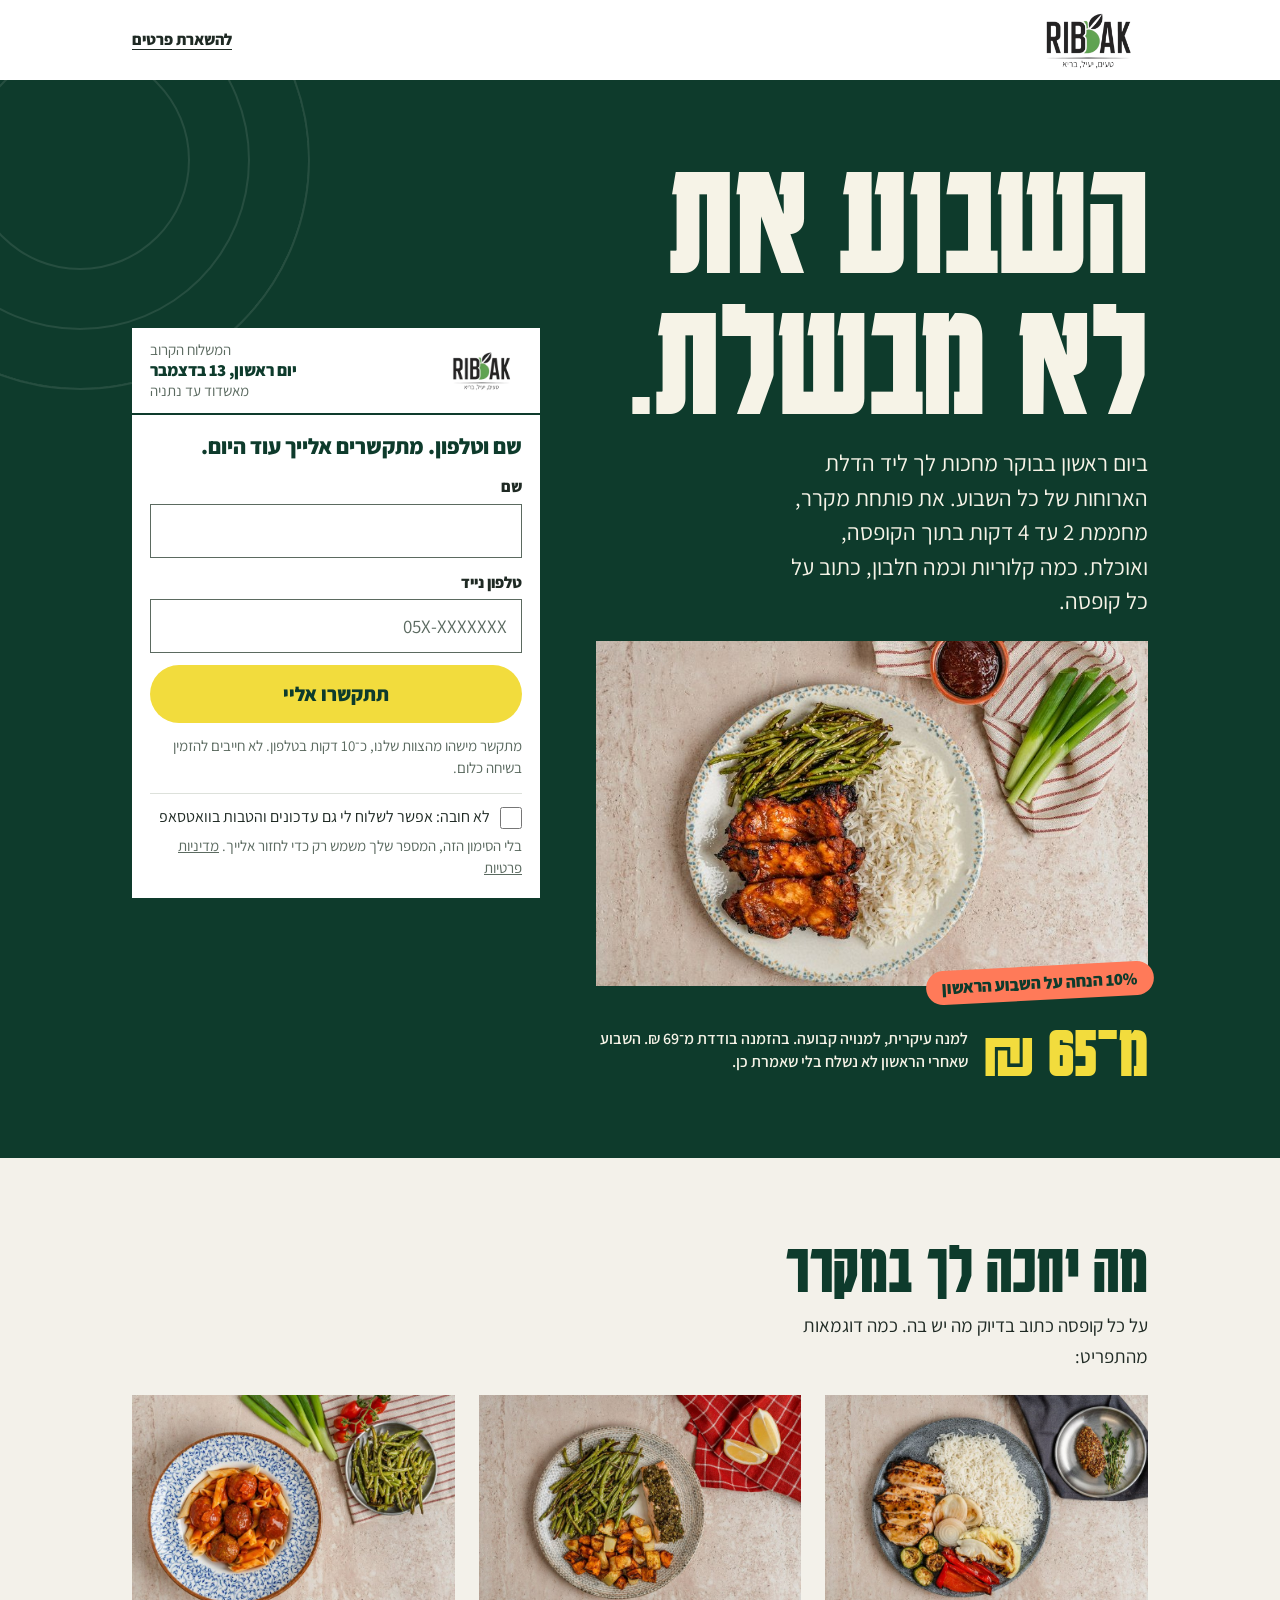
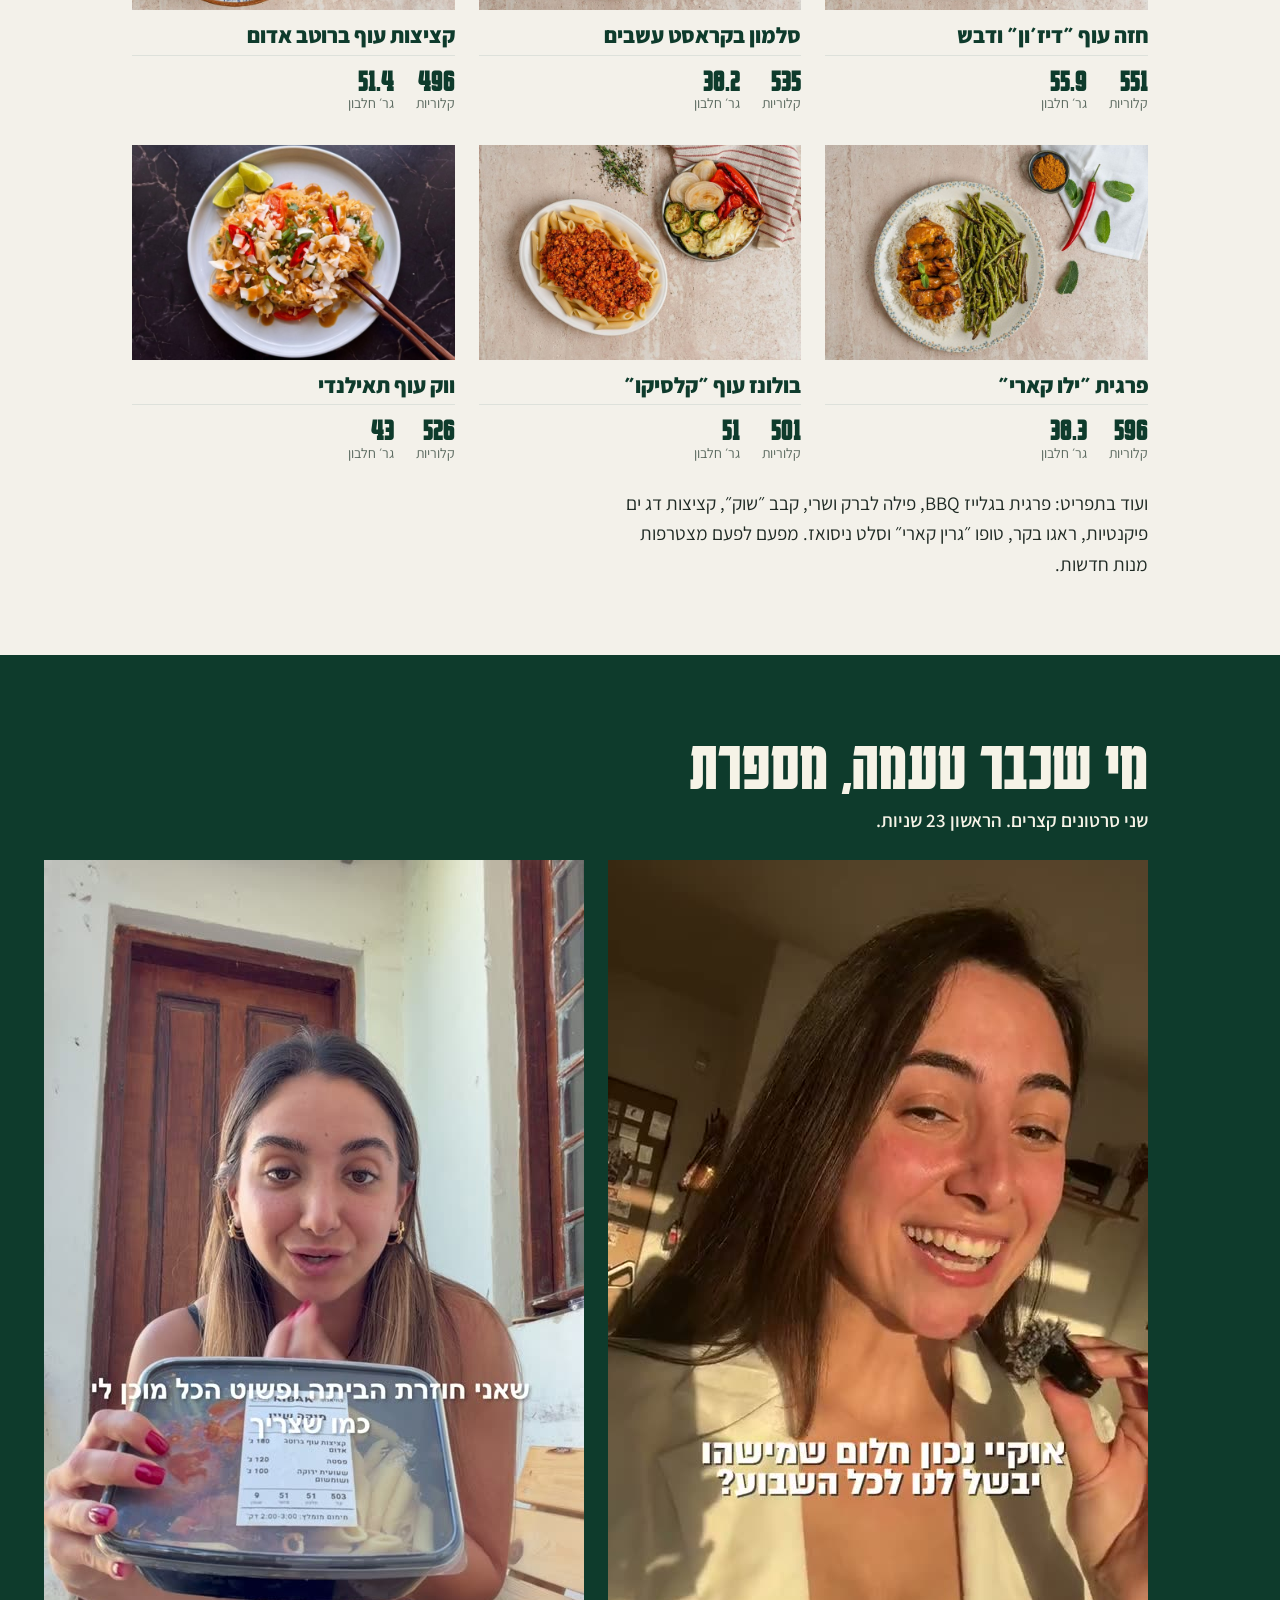
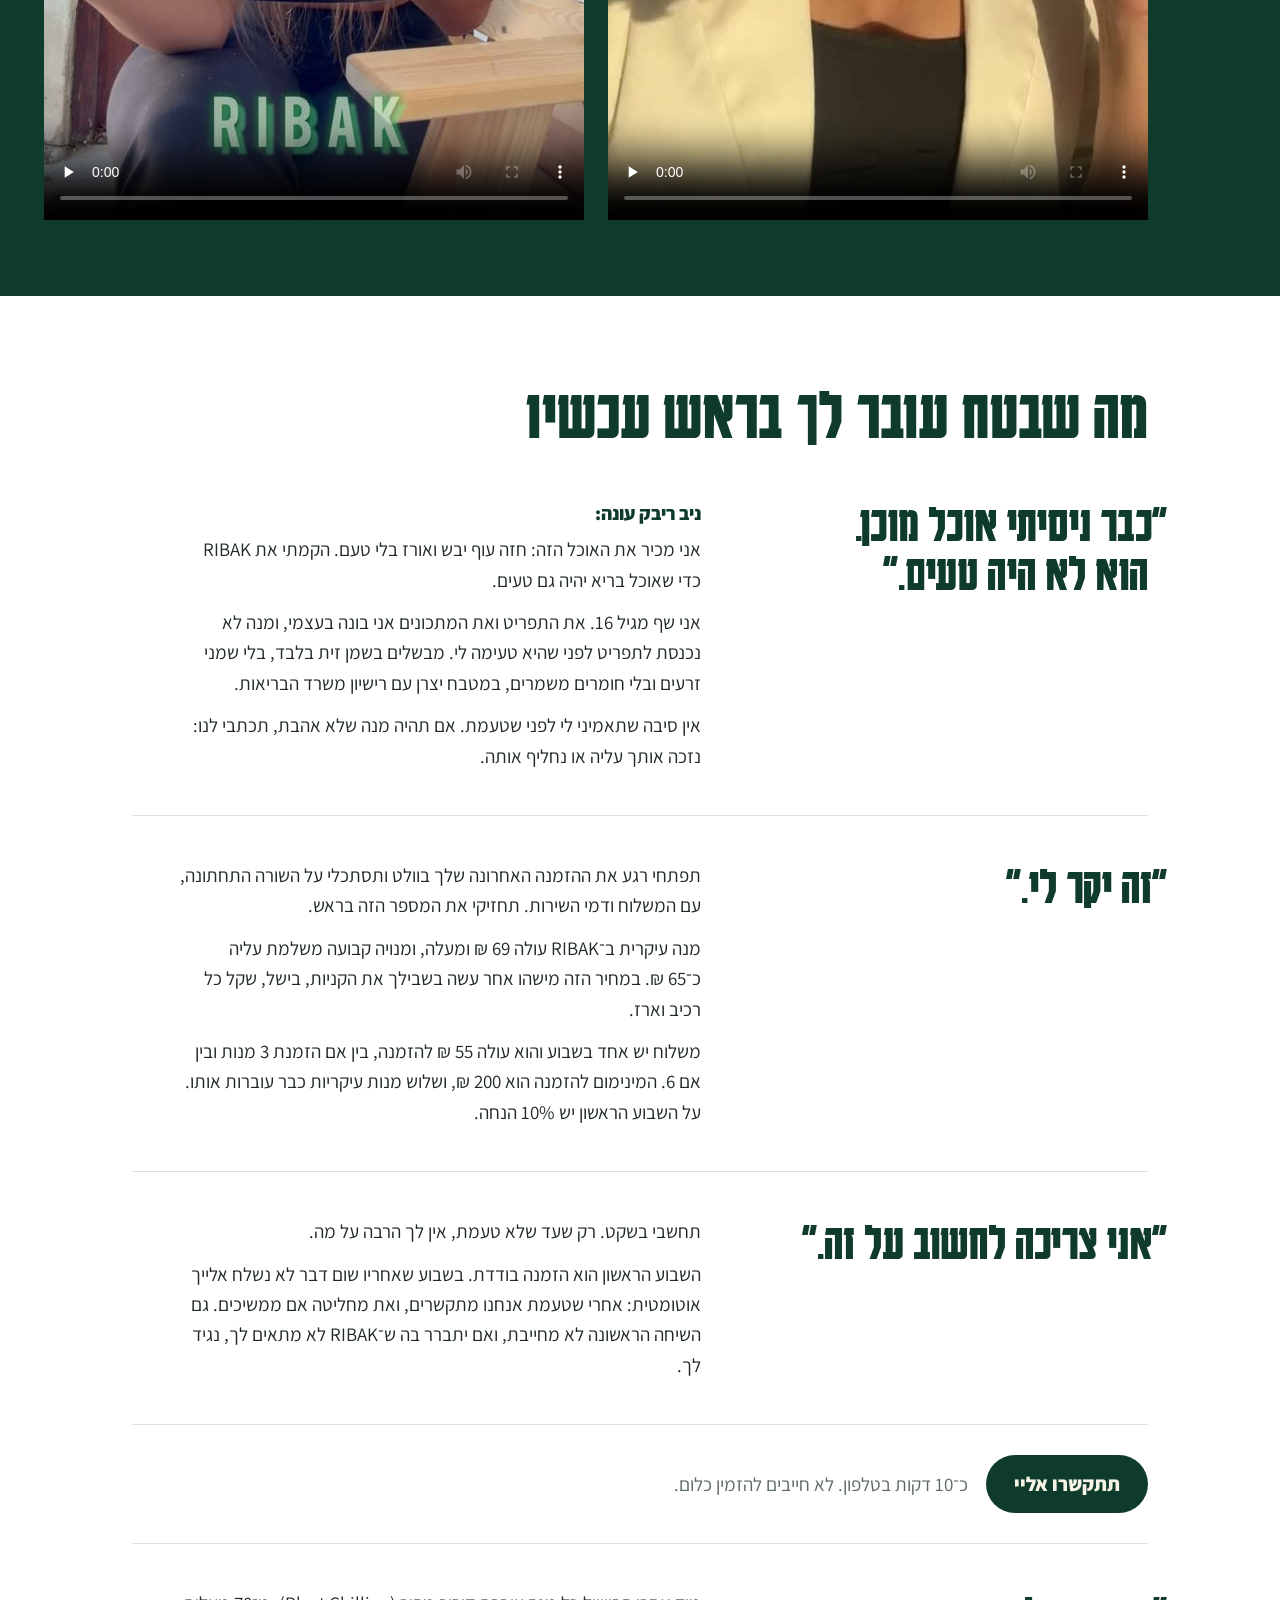
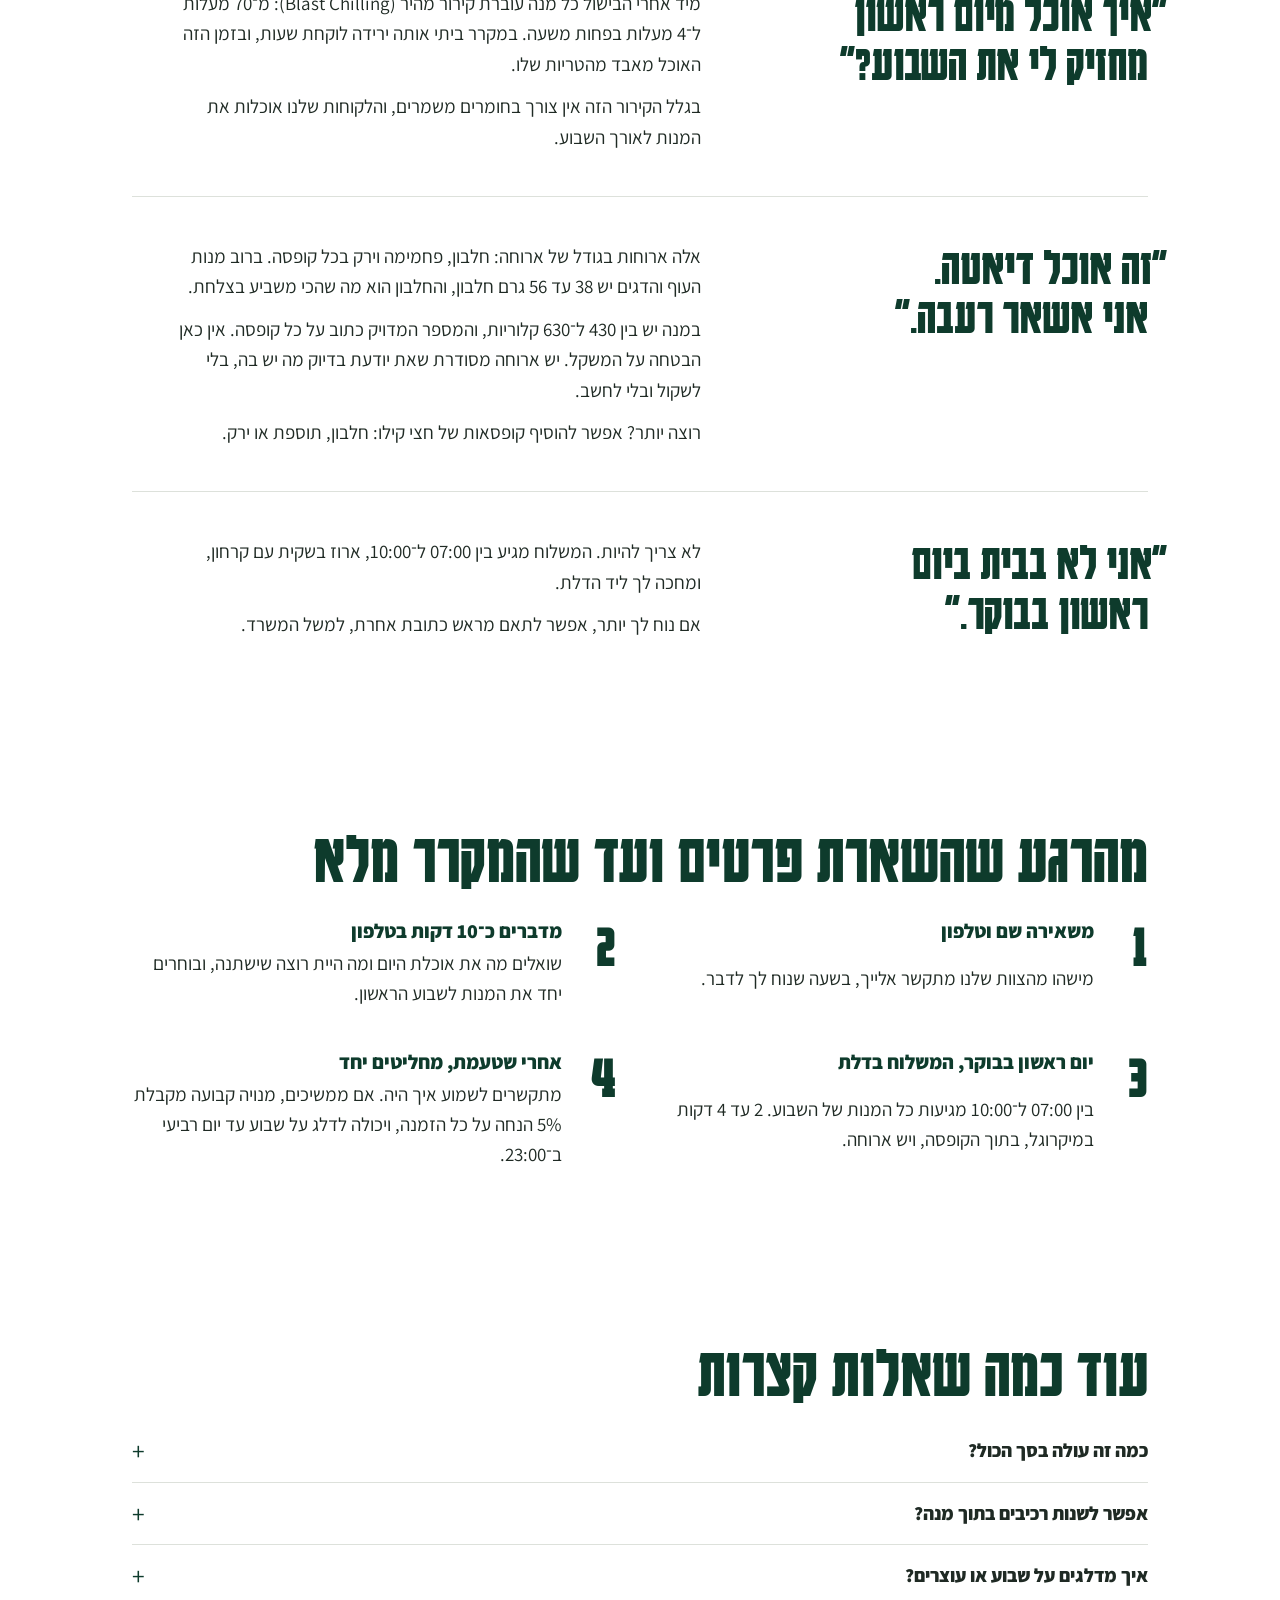
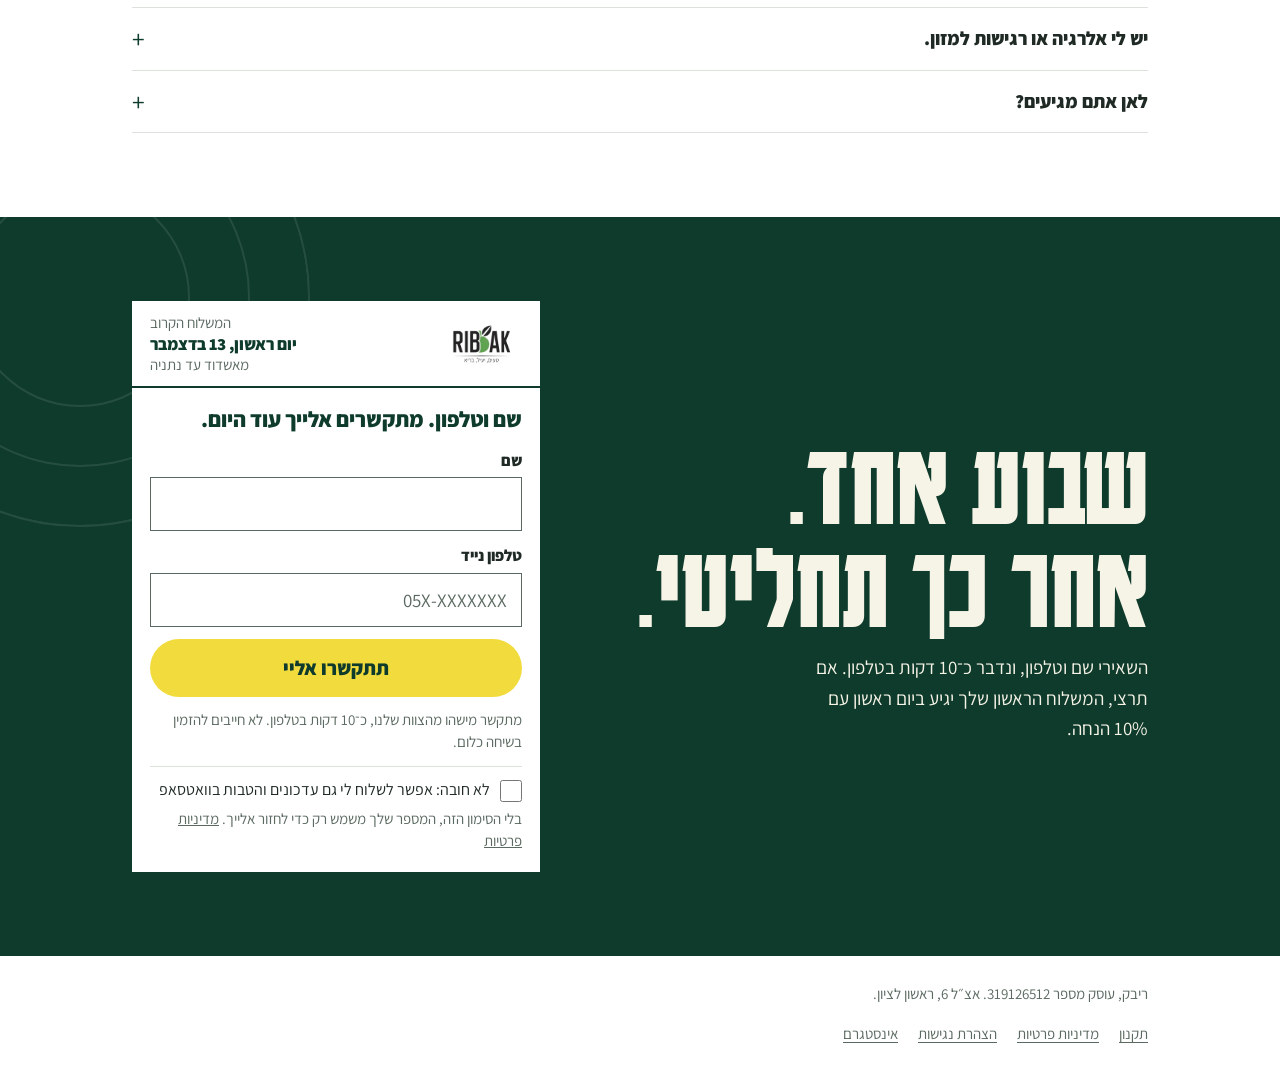
==== index.html @ 4ce4525b "RIBAK landing page: review preview Co-Authored-By: Claude Fable 5.2 <noreply@anthropic.com>" ====
<!doctype html>
<html lang="he" dir="rtl">
<head>
<meta charset="utf-8">
<meta name="viewport" content="width=device-width, initial-scale=1">
<title>RIBAK | השבוע את לא מבשלת</title>
<meta name="description" content="מנות שף טריות ושקולות, עם ערכים תזונתיים על כל מנה, מגיעות אלייך ביום ראשון בבוקר. השאירי פרטים ונחזור אלייך עוד היום.">
<meta name="robots" content="noindex">
<meta name="theme-color" content="#0e3b2c">
<meta property="og:title" content="RIBAK | השבוע את לא מבשלת">
<meta property="og:description" content="מנות שף טריות ושקולות, מגיעות אלייך ביום ראשון בבוקר. 10% הנחה על השבוע הראשון.">
<meta property="og:image" content="assets/og.jpg">
<meta property="og:type" content="website">
<link rel="icon" href="assets/logo.png">
<link rel="preconnect" href="https://fonts.googleapis.com">
<link rel="preconnect" href="https://fonts.gstatic.com" crossorigin>
<link href="https://fonts.googleapis.com/css2?family=Assistant:wght@400;600;800&family=Karantina:wght@700&display=swap" rel="stylesheet">
<link rel="stylesheet" href="styles.css">
</head>
<body>

<a class="skip" href="#call">דלגי לטופס</a>

<header class="top">
  <div class="wrap top__in">
    <img class="top__logo" src="assets/logo.png" alt="RIBAK. טעים, יעיל, בריא" width="121" height="60">
    <a class="top__link" href="#start">להשארת פרטים</a>
  </div>
</header>

<main>

<!-- ============ פתיחה ============ -->
<section class="hero">
  <div class="wrap hero__in">
    <div class="hero__copy">
      <h1>השבוע את<br>לא מבשלת.</h1>
      <p class="hero__sub">ביום ראשון בבוקר מחכות לך ליד הדלת הארוחות של כל השבוע. את פותחת מקרר, מחממת 2 עד 4 דקות בתוך הקופסה, ואוכלת. כמה קלוריות וכמה חלבון, כתוב על כל קופסה.</p>
      <figure class="hero__plate">
        <img src="assets/dishes/pargit-bbq.jpg" alt="פרגית בגלייז BBQ עם אורז לבן ושעועית ירוקה" width="800" height="534">
        <figcaption class="hero__off">10% הנחה על השבוע הראשון</figcaption>
      </figure>
      <p class="hero__price"><b>מ־<span class="nw">65 ₪</span></b><span>למנה עיקרית, למנויה קבועה. בהזמנה בודדת מ־<span class="nw">69 ₪</span>. השבוע שאחרי הראשון לא נשלח בלי שאמרת כן.</span></p>
    </div>

    <form class="tag" id="start" data-lead novalidate>
      <div class="tag__head">
        <img src="assets/logo.png" alt="" width="89" height="44">
        <p class="tag__when">המשלוח הקרוב<br><strong data-next-sunday>יום ראשון</strong><br>מאשדוד עד נתניה</p>
      </div>
      <div class="tag__body">
        <h2 class="tag__title">שם וטלפון. <span data-callback>מתקשרים אלייך עוד היום.</span></h2>
        <label class="field">
          <span class="field__label">שם</span>
          <input type="text" name="name" autocomplete="given-name" maxlength="60" required>
        </label>
        <label class="field">
          <span class="field__label">טלפון נייד</span>
          <input type="tel" name="phone" inputmode="tel" autocomplete="tel" dir="ltr" placeholder="05X-XXXXXXX" maxlength="16" required>
        </label>
        <label class="trap" aria-hidden="true">אין למלא<input type="text" name="company" tabindex="-1" autocomplete="off"></label>
        <p class="tag__error" role="alert" hidden></p>
        <button class="btn" type="submit">תתקשרו אליי</button>
        <p class="tag__fine tag__fine--call">מתקשר מישהו מהצוות שלנו, כ־10 דקות בטלפון. לא חייבים להזמין בשיחה כלום.</p>
        <label class="check">
          <input type="checkbox" name="consent">
          <span>לא חובה: אפשר לשלוח לי גם עדכונים והטבות בוואטסאפ</span>
        </label>
        <p class="tag__fine">בלי הסימון הזה, המספר שלך משמש רק כדי לחזור אלייך. <a href="https://www.ribakfood.co.il/privacy" target="_blank" rel="noopener">מדיניות פרטיות</a></p>
      </div>
      <div class="tag__done" aria-live="polite" hidden>
        <p class="stamp" aria-hidden="true">נרשם ✓</p>
        <p class="tag__thanks" data-thanks></p>
        <p data-thanks-when></p>
      </div>
    </form>
  </div>
</section>

<!-- ============ המנות ============ -->
<section class="menu" aria-labelledby="menu-h">
  <div class="wrap">
    <h2 id="menu-h">מה יחכה לך במקרר</h2>
    <p class="menu__lead">על כל קופסה כתוב בדיוק מה יש בה. כמה דוגמאות מהתפריט:</p>
  </div>
  <div class="dishes" tabindex="0" role="region" aria-label="מנות מהתפריט, אפשר לגלול הצידה">
    <article class="dish">
      <img src="assets/dishes/chicken-dijon.jpg" alt="חזה עוף בזיגוג חרדל ודבש עם אורז לבן ואנטיפסטי" width="800" height="534" loading="lazy">
      <h3>חזה עוף ״דיז׳ון״ ודבש</h3>
      <p class="dish__nums"><span><b>551</b> קלוריות</span><span><b>55.9</b> גר׳ חלבון</span></p>
    </article>
    <article class="dish">
      <img src="assets/dishes/salmon.jpg" alt="סלמון בקראסט עשבים עם תפוחי אדמה, בטטה ושעועית ירוקה" width="800" height="534" loading="lazy">
      <h3>סלמון בקראסט עשבים</h3>
      <p class="dish__nums"><span><b>535</b> קלוריות</span><span><b>38.2</b> גר׳ חלבון</span></p>
    </article>
    <article class="dish">
      <img src="assets/dishes/chicken-meatballs.jpg" alt="קציצות עוף ברוטב אדום עם פסטה ושעועית ירוקה" width="800" height="534" loading="lazy">
      <h3>קציצות עוף ברוטב אדום</h3>
      <p class="dish__nums"><span><b>496</b> קלוריות</span><span><b>51.4</b> גר׳ חלבון</span></p>
    </article>
    <article class="dish">
      <img src="assets/dishes/pargit-yellow-curry.jpg" alt="פרגית בקארי צהוב עם אורז לבן ושעועית ירוקה" width="800" height="534" loading="lazy">
      <h3>פרגית ״ילו קארי״</h3>
      <p class="dish__nums"><span><b>596</b> קלוריות</span><span><b>38.3</b> גר׳ חלבון</span></p>
    </article>
    <article class="dish">
      <img src="assets/dishes/bolognese-chicken.jpg" alt="בולונז עוף על פסטה עם אנטיפסטי" width="800" height="534" loading="lazy">
      <h3>בולונז עוף ״קלסיקו״</h3>
      <p class="dish__nums"><span><b>501</b> קלוריות</span><span><b>51</b> גר׳ חלבון</span></p>
    </article>
    <article class="dish">
      <img src="assets/dishes/wok.jpg" alt="ווק עוף תאילנדי עם אטריות שעועית וירקות" width="794" height="800" loading="lazy">
      <h3>ווק עוף תאילנדי</h3>
      <p class="dish__nums"><span><b>526</b> קלוריות</span><span><b>43</b> גר׳ חלבון</span></p>
    </article>
  </div>
  <div class="wrap">
    <p class="menu__more">ועוד בתפריט: פרגית בגלייז BBQ, פילה לברק ושרי, קבב ״שוק״, קציצות דג ים פיקנטיות, ראגו בקר, טופו ״גרין קארי״ וסלט ניסואז. מפעם לפעם מצטרפות מנות חדשות.</p>
  </div>
</section>

<!-- ============ מי שכבר טעמה ============ -->
<section class="voices" aria-labelledby="voices-h">
  <div class="wrap">
    <h2 id="voices-h">מי שכבר טעמה, מספרת</h2>
    <p class="voices__lead">שני סרטונים קצרים. הראשון 23 שניות.</p>
  </div>
  <div class="reels" tabindex="0" role="region" aria-label="שני סרטונים, אפשר לגלול הצידה">
    <video controls playsinline preload="none" poster="assets/video/ugc-2.jpg" width="540" height="960" aria-label="סרטון: חלום שמישהו יבשל לנו לכל השבוע">
      <source src="assets/video/ugc-2.mp4" type="video/mp4">
    </video>
    <video controls playsinline preload="none" poster="assets/video/ugc-1.jpg" width="540" height="960" aria-label="סרטון: הקופסה, המדבקה והערכים שעליה">
      <source src="assets/video/ugc-1.mp4" type="video/mp4">
    </video>
  </div>
  <!-- צילומי מסך של המלצות: להוסיף כאן כשיגיעו לתיקייה assets/reviews -->
</section>

<!-- ============ ההתנגדויות ============ -->
<section class="doubts" aria-labelledby="doubts-h">
  <div class="wrap">
    <h2 id="doubts-h">מה שבטח עובר לך בראש עכשיו</h2>

    <article class="doubt">
      <h3 class="doubt__q">״כבר ניסיתי אוכל מוכן. הוא לא היה טעים.״</h3>
      <div class="doubt__a">
        <p class="doubt__by">ניב ריבק עונה:</p>
        <p>אני מכיר את האוכל הזה: חזה עוף יבש ואורז בלי טעם. הקמתי את RIBAK כדי שאוכל בריא יהיה גם טעים.</p>
        <p>אני שף מגיל 16. את התפריט ואת המתכונים אני בונה בעצמי, ומנה לא נכנסת לתפריט לפני שהיא טעימה לי. מבשלים בשמן זית בלבד, בלי שמני זרעים ובלי חומרים משמרים, במטבח יצרן עם רישיון משרד הבריאות.</p>
        <p>אין סיבה שתאמיני לי לפני שטעמת. אם תהיה מנה שלא אהבת, תכתבי לנו: נזכה אותך עליה או נחליף אותה.</p>
      </div>
    </article>

    <article class="doubt">
      <h3 class="doubt__q">״זה יקר לי.״</h3>
      <div class="doubt__a">
        <p>תפתחי רגע את ההזמנה האחרונה שלך בוולט ותסתכלי על השורה התחתונה, עם המשלוח ודמי השירות. תחזיקי את המספר הזה בראש.</p>
        <p>מנה עיקרית ב־RIBAK עולה <span class="nw">69 ₪</span> ומעלה, ומנויה קבועה משלמת עליה כ־<span class="nw">65 ₪</span>. במחיר הזה מישהו אחר עשה בשבילך את הקניות, בישל, שקל כל רכיב וארז.</p>
        <p>משלוח יש אחד בשבוע והוא עולה <span class="nw">55 ₪</span> להזמנה, בין אם הזמנת 3 מנות ובין אם 6. המינימום להזמנה הוא <span class="nw">200 ₪</span>, ושלוש מנות עיקריות כבר עוברות אותו. על השבוע הראשון יש 10% הנחה.</p>
      </div>
    </article>

    <article class="doubt">
      <h3 class="doubt__q">״אני צריכה לחשוב על זה.״</h3>
      <div class="doubt__a">
        <p>תחשבי בשקט. רק שעד שלא טעמת, אין לך הרבה על מה.</p>
        <p>השבוע הראשון הוא הזמנה בודדת. בשבוע שאחריו שום דבר לא נשלח אלייך אוטומטית: אחרי שטעמת אנחנו מתקשרים, ואת מחליטה אם ממשיכים. גם השיחה הראשונה לא מחייבת, ואם יתברר בה ש־RIBAK לא מתאים לך, נגיד לך.</p>
      </div>
    </article>

    <p class="doubts__cta"><a class="btn btn--dark" href="#call">תתקשרו אליי</a><span>כ־10 דקות בטלפון. לא חייבים להזמין כלום.</span></p>

    <article class="doubt">
      <h3 class="doubt__q">״איך אוכל מיום ראשון מחזיק לי את השבוע?״</h3>
      <div class="doubt__a">
        <p>מיד אחרי הבישול כל מנה עוברת קירור מהיר (Blast Chilling): מ־70 מעלות ל־4 מעלות בפחות משעה. במקרר ביתי אותה ירידה לוקחת שעות, ובזמן הזה האוכל מאבד מהטריות שלו.</p>
        <p>בגלל הקירור הזה אין צורך בחומרים משמרים, והלקוחות שלנו אוכלות את המנות לאורך השבוע.</p>
      </div>
    </article>

    <article class="doubt">
      <h3 class="doubt__q">״זה אוכל דיאטה. אני אשאר רעבה.״</h3>
      <div class="doubt__a">
        <p>אלה ארוחות בגודל של ארוחה: חלבון, פחמימה וירק בכל קופסה. ברוב מנות העוף והדגים יש 38 עד 56 גרם חלבון, והחלבון הוא מה שהכי משביע בצלחת.</p>
        <p>במנה יש בין 430 ל־630 קלוריות, והמספר המדויק כתוב על כל קופסה. אין כאן הבטחה על המשקל. יש ארוחה מסודרת שאת יודעת בדיוק מה יש בה, בלי לשקול ובלי לחשב.</p>
        <p>רוצה יותר? אפשר להוסיף קופסאות של חצי קילו: חלבון, תוספת או ירק.</p>
      </div>
    </article>

    <article class="doubt">
      <h3 class="doubt__q">״אני לא בבית ביום ראשון בבוקר.״</h3>
      <div class="doubt__a">
        <p>לא צריך להיות. המשלוח מגיע בין 07:00 ל־10:00, ארוז בשקית עם קרחון, ומחכה לך ליד הדלת.</p>
        <p>אם נוח לך יותר, אפשר לתאם מראש כתובת אחרת, למשל המשרד.</p>
      </div>
    </article>
  </div>
</section>

<!-- ============ איך זה עובד ============ -->
<section class="steps" aria-labelledby="steps-h">
  <div class="wrap">
    <h2 id="steps-h">מהרגע שהשארת פרטים ועד שהמקרר מלא</h2>
    <ol class="steps__list">
      <li>
        <h3>משאירה שם וטלפון</h3>
        <p>מישהו מהצוות שלנו מתקשר אלייך, בשעה שנוח לך לדבר.</p>
      </li>
      <li>
        <h3>מדברים כ־10 דקות בטלפון</h3>
        <p>שואלים מה את אוכלת היום ומה היית רוצה שישתנה, ובוחרים יחד את המנות לשבוע הראשון.</p>
      </li>
      <li>
        <h3>יום ראשון בבוקר, המשלוח בדלת</h3>
        <p>בין 07:00 ל־10:00 מגיעות כל המנות של השבוע. 2 עד 4 דקות במיקרוגל, בתוך הקופסה, ויש ארוחה.</p>
      </li>
      <li>
        <h3>אחרי שטעמת, מחליטים יחד</h3>
        <p>מתקשרים לשמוע איך היה. אם ממשיכים, מנויה קבועה מקבלת 5% הנחה על כל הזמנה, ויכולה לדלג על שבוע עד יום רביעי ב־23:00.</p>
      </li>
    </ol>
  </div>
</section>

<!-- ============ שאלות קצרות ============ -->
<section class="faq" aria-labelledby="faq-h">
  <div class="wrap">
    <h2 id="faq-h">עוד כמה שאלות קצרות</h2>
    <details>
      <summary>כמה זה עולה בסך הכול?</summary>
      <p>ניקח שבוע של 4 מנות עיקריות ב־<span class="nw">69 ₪</span>: <span class="nw">276 ₪</span> על המנות ועוד <span class="nw">55 ₪</span> משלוח, <span class="nw">331 ₪</span>. דמי המשלוח נשארים <span class="nw">55 ₪</span> גם אם הזמנת 6 מנות. מחיר מנה נע בין 59 ל־<span class="nw">99 ₪</span> לפי המנה, והמינימום להזמנה הוא <span class="nw">200 ₪</span>. מנויה קבועה מקבלת 5% הנחה על כל הזמנה.</p>
    </details>
    <details>
      <summary>אפשר לשנות רכיבים בתוך מנה?</summary>
      <p>לא. כל מנה נבנית ונשקלת כהרכב אחד, וזה מה שמאפשר לנו לכתוב עליה ערכים תזונתיים מדויקים ולשמור על אותו טעם בכל שבוע. את בוחרת אילו מנות יגיעו אלייך, ואם חסר לך משהו אפשר להוסיף קופסאות של חצי קילו של חלבון, תוספת או ירק.</p>
    </details>
    <details>
      <summary>איך מדלגים על שבוע או עוצרים?</summary>
      <p>בפורטל המנויות, עד יום רביעי ב־23:00. לפני כן נשלחת אלייך הודעת תזכורת, כך שלא יוצא משלוח שלא רצית.</p>
    </details>
    <details>
      <summary>יש לי אלרגיה או רגישות למזון.</summary>
      <p>חשוב שתדעי: המטבח שלנו לא מותאם לאלרגיות ואינו נקי מאלרגנים. אם יש לך אלרגיה או רגישות, ספרי לנו בשיחה לפני שמזמינים.</p>
    </details>
    <details>
      <summary>לאן אתם מגיעים?</summary>
      <p>לכל האזור שבין אשדוד לנתניה, ולא מזרחית מראש העין. אם את לא בטוחה שהכתובת שלך בפנים, השאירי פרטים ונבדוק.</p>
    </details>
  </div>
</section>

<!-- ============ סיום ============ -->
<section class="final" id="call" aria-labelledby="final-h">
  <div class="wrap final__in">
    <div class="final__copy">
      <h2 id="final-h">שבוע אחד.<br>אחר כך תחליטי.</h2>
      <p>השאירי שם וטלפון, ונדבר כ־10 דקות בטלפון. אם תרצי, המשלוח הראשון שלך יגיע ביום ראשון עם 10% הנחה.</p>
    </div>

    <form class="tag" data-lead novalidate>
      <div class="tag__head">
        <img src="assets/logo.png" alt="" width="89" height="44">
        <p class="tag__when">המשלוח הקרוב<br><strong data-next-sunday>יום ראשון</strong><br>מאשדוד עד נתניה</p>
      </div>
      <div class="tag__body">
        <h3 class="tag__title">שם וטלפון. <span data-callback>מתקשרים אלייך עוד היום.</span></h3>
        <label class="field">
          <span class="field__label">שם</span>
          <input type="text" name="name" autocomplete="given-name" maxlength="60" required>
        </label>
        <label class="field">
          <span class="field__label">טלפון נייד</span>
          <input type="tel" name="phone" inputmode="tel" autocomplete="tel" dir="ltr" placeholder="05X-XXXXXXX" maxlength="16" required>
        </label>
        <label class="trap" aria-hidden="true">אין למלא<input type="text" name="company" tabindex="-1" autocomplete="off"></label>
        <p class="tag__error" role="alert" hidden></p>
        <button class="btn" type="submit">תתקשרו אליי</button>
        <p class="tag__fine tag__fine--call">מתקשר מישהו מהצוות שלנו, כ־10 דקות בטלפון. לא חייבים להזמין בשיחה כלום.</p>
        <label class="check">
          <input type="checkbox" name="consent">
          <span>לא חובה: אפשר לשלוח לי גם עדכונים והטבות בוואטסאפ</span>
        </label>
        <p class="tag__fine">בלי הסימון הזה, המספר שלך משמש רק כדי לחזור אלייך. <a href="https://www.ribakfood.co.il/privacy" target="_blank" rel="noopener">מדיניות פרטיות</a></p>
      </div>
      <div class="tag__done" aria-live="polite" hidden>
        <p class="stamp" aria-hidden="true">נרשם ✓</p>
        <p class="tag__thanks" data-thanks></p>
        <p data-thanks-when></p>
      </div>
    </form>
  </div>
</section>

</main>

<footer class="foot">
  <div class="wrap foot__in">
    <p>ריבק, עוסק מספר 319126512. אצ״ל 6, ראשון לציון.</p>
    <p class="foot__links">
      <a href="https://www.ribakfood.co.il/terms" target="_blank" rel="noopener">תקנון</a>
      <a href="https://www.ribakfood.co.il/privacy" target="_blank" rel="noopener">מדיניות פרטיות</a>
      <a href="https://www.ribakfood.co.il/accessibility" target="_blank" rel="noopener">הצהרת נגישות</a>
      <a href="https://www.instagram.com/ribak.food/" target="_blank" rel="noopener">אינסטגרם</a>
    </p>
  </div>
</footer>

<a class="dock" href="#call" data-dock>
  <span>10% הנחה על השבוע הראשון</span>
  <strong>תתקשרו אליי</strong>
</a>

<script src="main.js" defer></script>
</body>
</html>
---- styles.css ----
/* RIBAK landing page
   Tokens are the RIBAK design system's: forest, cream and lemon, coral once,
   Karantina for headlines and numbers, Assistant for everything else.
   Page mode: white ground, straight corners, rules instead of shadowed cards;
   forest blocks carry the offer. */
:root {
  --forest: #0e3b2c;
  --cream: #f6f3e7;
  --lemon: #f2dc3d;
  --coral: #ff7a59;
  --turmeric: #e5a93a;
  --bg: #ffffff;
  --surface: #f3f1ea;
  --ink: #0e3b2c;
  --text-c: #1f2a24;
  --muted: #5b6a60;
  --rule: #dde1db;
  --chili: #b8321b;
  --ok: #1e6b43;

  /* names the rules below were first written with */
  --paper: var(--bg);
  --stone: var(--surface);
  --line: var(--rule);
  --bottle: var(--forest);
  --bottle-deep: var(--forest);
  --leaf: var(--forest);
  --butter: var(--lemon);
  --error: var(--chili);

  --display: "Karantina", "Arial Narrow", sans-serif;
  --text: "Assistant", system-ui, -apple-system, "Segoe UI", Arial, sans-serif;

  --gutter: 20px;
  --max: 1080px;
}

*, *::before, *::after { box-sizing: border-box; }

html { scroll-behavior: smooth; -webkit-text-size-adjust: 100%; }

body {
  margin: 0;
  background: var(--bg);
  color: var(--text-c);
  font-family: var(--text);
  font-size: 1.125rem;
  line-height: 1.6;
  padding-bottom: 76px; /* room for the mobile dock */
}

img, video { max-width: 100%; height: auto; display: block; }

h1, h2, h3, p, ul, ol { margin: 0; }
ul, ol { padding: 0; list-style: none; }

h1, h2, .doubt__q {
  font-family: var(--display);
  font-weight: 700;
  line-height: 0.92;
  color: var(--ink);
  text-wrap: balance;
}
.hero h1, .final__copy h2, .voices h2 { color: var(--cream); }

h2 { font-size: clamp(2.9rem, 11vw, 4.5rem); }

a { color: inherit; }
.nw { white-space: nowrap; }

.wrap {
  width: 100%;
  max-width: var(--max);
  margin-inline: auto;
  padding-inline: var(--gutter);
}

.skip {
  position: absolute;
  inset-inline-start: 8px;
  top: -60px;
  background: var(--butter);
  color: var(--ink);
  padding: 10px 14px;
  border-radius: 8px;
  font-weight: 800;
  z-index: 20;
}
.skip:focus { top: 8px; }

:focus-visible { outline: 3px solid var(--turmeric); outline-offset: 3px; }

/* ---------- top bar ---------- */
.top { background: var(--paper); }
.top__in {
  display: flex;
  align-items: center;
  justify-content: space-between;
  padding-block: 10px;
}
.top__logo { width: 97px; height: auto; }
.top__link {
  font-weight: 800;
  font-size: 1rem;
  text-underline-offset: 4px;
  padding: 10px 0;
}

/* ---------- button ---------- */
.btn {
  display: inline-flex;
  align-items: center;
  justify-content: center;
  width: 100%;
  min-height: 58px;
  padding: 12px 28px;
  border: 0;
  border-radius: 999px;
  background: var(--lemon);
  color: var(--forest);
  font: inherit;
  font-weight: 800;
  font-size: 1.25rem;
  text-decoration: none;
  cursor: pointer;
  transition: transform 0.12s ease, background-color 0.12s ease;
}
.btn:hover { background: var(--turmeric); }
.btn:active { transform: scale(0.98); }
.btn[disabled] { opacity: 0.6; cursor: progress; }
.btn--dark { background: var(--forest); color: var(--cream); width: auto; }
.btn--dark:hover { background: var(--text-c); }

/* ---------- hero ---------- */
.hero {
  background: var(--forest);
  color: var(--cream);
  padding-block: 32px 44px;
  position: relative;
  overflow: hidden;
}
/* the design system's motif: thin concentric rings in cream, in a corner of forest */
.hero::before, .final::before {
  content: "";
  position: absolute;
  inset-inline-end: -150px;
  top: -150px;
  width: 460px;
  height: 460px;
  border-radius: 50%;
  border: 2px solid rgba(246, 243, 231, 0.1);
  box-shadow:
    inset 0 0 0 58px var(--forest), inset 0 0 0 60px rgba(246, 243, 231, 0.1),
    inset 0 0 0 118px var(--forest), inset 0 0 0 120px rgba(246, 243, 231, 0.1);
  pointer-events: none;
}
.hero__in, .final__in { position: relative; }
.hero__in { display: grid; gap: 32px; }
.hero h1 {
  font-size: clamp(5.4rem, 27vw, 10.5rem);
  line-height: 0.84;
}
.hero__sub {
  margin-top: 20px;
  font-size: 1.25rem;
  line-height: 1.5;
  max-width: 34ch;
}
/* food on the first screen, like the ad she clicked. Coral is used once on the page: here. */
.hero__plate { margin: 22px 0 0; position: relative; }
.hero__plate img { width: 100%; aspect-ratio: 16 / 10; object-fit: cover; }
.hero__off {
  position: absolute;
  inset-inline-start: -6px;
  bottom: -15px;
  background: var(--coral);
  color: var(--forest);
  font-weight: 800;
  font-size: 1.0625rem;
  line-height: 1.2;
  border-radius: 999px;
  padding: 7px 16px;
  transform: rotate(-3deg);
}
.hero__price { display: flex; align-items: center; gap: 16px; margin-top: 32px; }
.hero__price b {
  flex: none;
  font-family: var(--display);
  font-weight: 700;
  font-size: 4.75rem;
  line-height: 0.85;
  color: var(--lemon);
  white-space: nowrap;
}
.hero__price > span { font-size: 1rem; line-height: 1.45; font-weight: 600; }

/* ---------- the tag: the form, dressed as the label on the box ---------- */
.tag {
  background: var(--bg);
  color: var(--text-c);
  border-radius: 0;
  overflow: hidden;
  position: relative;
}
.tag__head {
  display: flex;
  align-items: center;
  justify-content: space-between;
  gap: 12px;
  padding: 12px 18px;
  border-bottom: 2px solid var(--ink);
}
.tag__head img { width: 82px; height: auto; }
.tag__when {
  font-size: 0.9375rem;
  line-height: 1.3;
  text-align: end;
  color: var(--muted);
}
.tag__when strong { color: var(--ink); font-size: 1.0625rem; font-weight: 800; }
.tag__body { padding: 18px 18px 20px; }
.tag__title {
  font-family: var(--text);
  font-weight: 800;
  font-size: 1.375rem;
  line-height: 1.25;
  color: var(--ink);
  margin-bottom: 14px;
  text-wrap: balance;
}
.field { display: block; margin-bottom: 12px; }
.field__label {
  display: block;
  font-size: 1rem;
  font-weight: 800;
  margin-bottom: 4px;
}
.field input {
  width: 100%;
  min-height: 54px;
  padding: 10px 14px;
  border: 1.5px solid var(--muted);
  border-radius: 0;
  background: var(--bg);
  color: var(--text-c);
  font: inherit;
  font-size: 1.1875rem;
}
.field input[dir="ltr"] { text-align: right; }
.field input::placeholder { color: var(--muted); }
.field input[aria-invalid="true"] { border-color: var(--error); border-width: 2px; }
.trap { position: absolute; left: -9999px; width: 1px; height: 1px; overflow: hidden; }
.check {
  display: flex;
  gap: 10px;
  align-items: flex-start;
  font-size: 1rem;
  line-height: 1.4;
  margin: 14px 0 6px;
  padding-top: 12px;
  border-top: 1px solid var(--rule);
  cursor: pointer;
}
.check input {
  flex: none;
  width: 22px;
  height: 22px;
  margin: 1px 0 0;
  accent-color: var(--bottle);
}
.tag__error {
  color: var(--error);
  font-weight: 800;
  font-size: 1rem;
  margin: -4px 0 12px;
}
.tag__fine--call { color: var(--text-c); margin-bottom: 4px; }
.check + .tag__fine { margin-top: 0; }
.tag__fine {
  margin-top: 12px;
  font-size: 0.9375rem;
  line-height: 1.45;
  color: var(--muted);
}
.tag__done { padding: 26px 18px 30px; position: relative; }
.tag__thanks {
  font-family: var(--display);
  font-weight: 700;
  font-size: 3rem;
  line-height: 0.92;
  color: var(--ink);
  margin-bottom: 8px;
  max-width: 12ch;
}
.stamp {
  position: absolute;
  inset-inline-end: 18px;
  top: 20px;
  border: 3px solid var(--ok);
  color: var(--ok);
  border-radius: 0;
  padding: 4px 12px;
  font-weight: 800;
  font-size: 1.125rem;
  transform: rotate(-7deg);
  animation: stamp 0.3s cubic-bezier(0.2, 1.4, 0.4, 1) both;
}
@keyframes stamp {
  from { transform: rotate(-7deg) scale(1.8); opacity: 0; }
  to { transform: rotate(-7deg) scale(1); opacity: 1; }
}

/* ---------- menu ---------- */
.menu { background: var(--stone); padding-block: 48px; }
.menu__lead { margin-top: 10px; max-width: 46ch; }
.dishes {
  display: flex;
  gap: 14px;
  margin-top: 24px;
  padding-inline: var(--gutter);
  overflow-x: auto;
  scroll-snap-type: x mandatory;
  scroll-padding-inline: var(--gutter);
  -webkit-overflow-scrolling: touch;
  scrollbar-width: none;
}
.dishes::-webkit-scrollbar { display: none; }
.dish {
  flex: 0 0 76%;
  max-width: 320px;
  scroll-snap-align: start;
}
.dish img {
  width: 100%;
  aspect-ratio: 3 / 2;
  object-fit: cover;
}
.dish h3 {
  font-family: var(--text);
  font-weight: 800;
  font-size: 1.375rem;
  line-height: 1.2;
  color: var(--ink);
  margin-top: 12px;
}
/* numbers, not adjectives: the figure in Karantina, its label small under it */
.dish__nums {
  display: flex;
  gap: 22px;
  margin-top: 6px;
  padding-top: 8px;
  border-top: 1px solid var(--rule);
}
.dish__nums span {
  display: grid;
  font-size: 0.875rem;
  line-height: 1.3;
  color: var(--muted);
}
.dish__nums b {
  font-family: var(--display);
  font-weight: 700;
  font-size: 2.125rem;
  line-height: 0.9;
  color: var(--ink);
}
.menu__more { margin-top: 26px; max-width: 60ch; }

/* ---------- doubts ---------- */
.doubts { padding-block: 56px 40px; }
.doubts h2 { margin-bottom: 8px; }
.doubt {
  padding-block: 30px;
  border-bottom: 1px solid var(--line);
  display: grid;
  gap: 14px;
}
.doubt:last-of-type { border-bottom: 0; }
/* smaller than the section heading, so six doubts do not out-shout the answers;
   the opening quote mark hangs in the margin */
.doubt__q {
  font-size: clamp(2.25rem, 9vw, 3.25rem);
  line-height: 0.95;
  text-indent: -0.36em;
}
.doubt__by { font-weight: 800; color: var(--ink); margin-bottom: -6px; }
.doubt__a { display: grid; gap: 12px; max-width: 58ch; }
.doubts__cta {
  display: flex;
  flex-wrap: wrap;
  align-items: center;
  gap: 12px 18px;
  padding-block: 30px;
  border-bottom: 1px solid var(--line);
  color: var(--muted);
}

/* ---------- voices ---------- */
.voices { background: var(--forest); color: var(--cream); padding-block: 48px; }
.voices__lead { margin-top: 8px; font-weight: 600; }
.reels {
  display: flex;
  gap: 14px;
  margin-top: 24px;
  padding-inline: var(--gutter);
  overflow-x: auto;
  scroll-snap-type: x mandatory;
  scroll-padding-inline: var(--gutter);
  scrollbar-width: none;
}
.reels::-webkit-scrollbar { display: none; }
.reels video {
  flex: 0 0 72%;
  max-width: 300px;
  aspect-ratio: 9 / 16;
  object-fit: cover;
  background: #000;
  scroll-snap-align: start;
}

/* ---------- steps ---------- */
.steps { padding-block: 56px; }
.steps__list {
  counter-reset: step;
  margin-top: 28px;
  display: grid;
  gap: 26px;
}
.steps__list li {
  counter-increment: step;
  display: grid;
  grid-template-columns: 40px 1fr;
  column-gap: 14px;
  align-items: start;
}
.steps__list li::before {
  content: counter(step);
  grid-row: span 2;
  font-family: var(--display);
  font-weight: 700;
  font-size: 4rem;
  line-height: 0.8;
  color: var(--ink);
}
.steps__list h3 { font-size: 1.25rem; font-weight: 800; line-height: 1.3; color: var(--ink); }
.steps__list p { grid-column: 2; margin-top: 4px; max-width: 52ch; }

/* ---------- about ---------- */
.about { background: var(--stone); padding-block: 48px; }
.about__in { display: grid; gap: 24px; }
.about h2 { margin-bottom: 14px; }
.about p { max-width: 58ch; }
.about p + p { margin-top: 12px; }
.about img { width: 100%; max-width: 360px; }

/* ---------- faq ---------- */
.faq { padding-block: 56px; }
.faq h2 { margin-bottom: 16px; }
.faq details { border-bottom: 1px solid var(--line); }
.faq summary {
  list-style: none;
  cursor: pointer;
  padding: 18px 0;
  font-weight: 800;
  font-size: 1.1875rem;
  line-height: 1.35;
  display: flex;
  justify-content: space-between;
  gap: 16px;
}
.faq summary::-webkit-details-marker { display: none; }
.faq summary::after {
  content: "+";
  flex: none;
  font-weight: 400;
  font-size: 1.6rem;
  line-height: 1;
  color: var(--ink);
}
.faq details[open] summary::after { content: "–"; }
.faq details p { padding-bottom: 20px; max-width: 60ch; }

/* ---------- final ---------- */
#start { scroll-margin-top: 12px; }
.final {
  background: var(--forest);
  color: var(--cream);
  padding-block: 52px 56px;
  scroll-margin-top: 12px;
  position: relative;
  overflow: hidden;
}
.final__in { display: grid; gap: 28px; }
.final h2 { font-size: clamp(4.2rem, 19vw, 7.5rem); line-height: 0.86; }
.final__copy p { margin-top: 16px; font-size: 1.1875rem; max-width: 38ch; }

/* ---------- footer ---------- */
.foot { padding-block: 26px; font-size: 0.9375rem; color: var(--muted); }
.foot__in { display: grid; gap: 10px; }
.foot__links { display: flex; flex-wrap: wrap; gap: 6px 20px; }
.foot__links a { padding: 6px 0; text-underline-offset: 3px; }

/* ---------- mobile dock ---------- */
.dock {
  position: fixed;
  inset-inline: 0;
  bottom: 0;
  z-index: 10;
  display: flex;
  align-items: center;
  justify-content: space-between;
  gap: 12px;
  padding: 10px var(--gutter) calc(10px + env(safe-area-inset-bottom));
  background: var(--forest);
  color: var(--cream);
  border-top: 1px solid rgba(246, 243, 231, 0.18);
  text-decoration: none;
  font-weight: 600;
  font-size: 1rem;
  transform: translateY(110%);
  transition: transform 0.2s ease;
}
.dock[data-show="true"] { transform: none; }
.dock strong {
  flex: none;
  background: var(--lemon);
  color: var(--forest);
  border-radius: 999px;
  padding: 11px 22px;
  font-weight: 800;
  font-size: 1.0625rem;
}

/* ---------- wider screens ---------- */
@media (min-width: 860px) {
  :root { --gutter: 32px; }
  body { font-size: 1.1875rem; padding-bottom: 0; }
  .dock { display: none; }
  .top__logo { width: 121px; }

  .hero { padding-block: 64px 76px; }
  .hero__in {
    grid-template-columns: minmax(0, 1.15fr) minmax(340px, 0.85fr);
    align-items: center;
    gap: 56px;
  }
  .hero__sub { font-size: 1.4375rem; }

  .menu, .voices, .about { padding-block: 76px; }
  .dishes, .reels {
    max-width: var(--max);
    margin-inline: auto;
    overflow: visible;
  }
  .dishes { display: grid; grid-template-columns: repeat(3, 1fr); gap: 32px 24px; }
  .dish { max-width: none; }
  .reels { gap: 24px; }
  .reels video { flex: 0 0 270px; max-width: none; }

  .doubts { padding-block: 84px 56px; }
  .doubt {
    grid-template-columns: minmax(0, 5fr) minmax(0, 7fr);
    gap: 40px;
    padding-block: 44px;
  }

  .steps, .faq { padding-block: 84px; }
  .steps__list { grid-template-columns: repeat(2, 1fr); gap: 40px 48px; }

  .final { padding-block: 84px; }
  .final__in {
    grid-template-columns: minmax(0, 1.15fr) minmax(340px, 0.85fr);
    align-items: center;
    gap: 56px;
  }
  .about__in:has(img) { grid-template-columns: auto 1fr; align-items: center; gap: 48px; }
}

@media (prefers-reduced-motion: reduce) {
  html { scroll-behavior: auto; }
  .stamp { animation: none; }
  .btn, .dock { transition: none; }
}
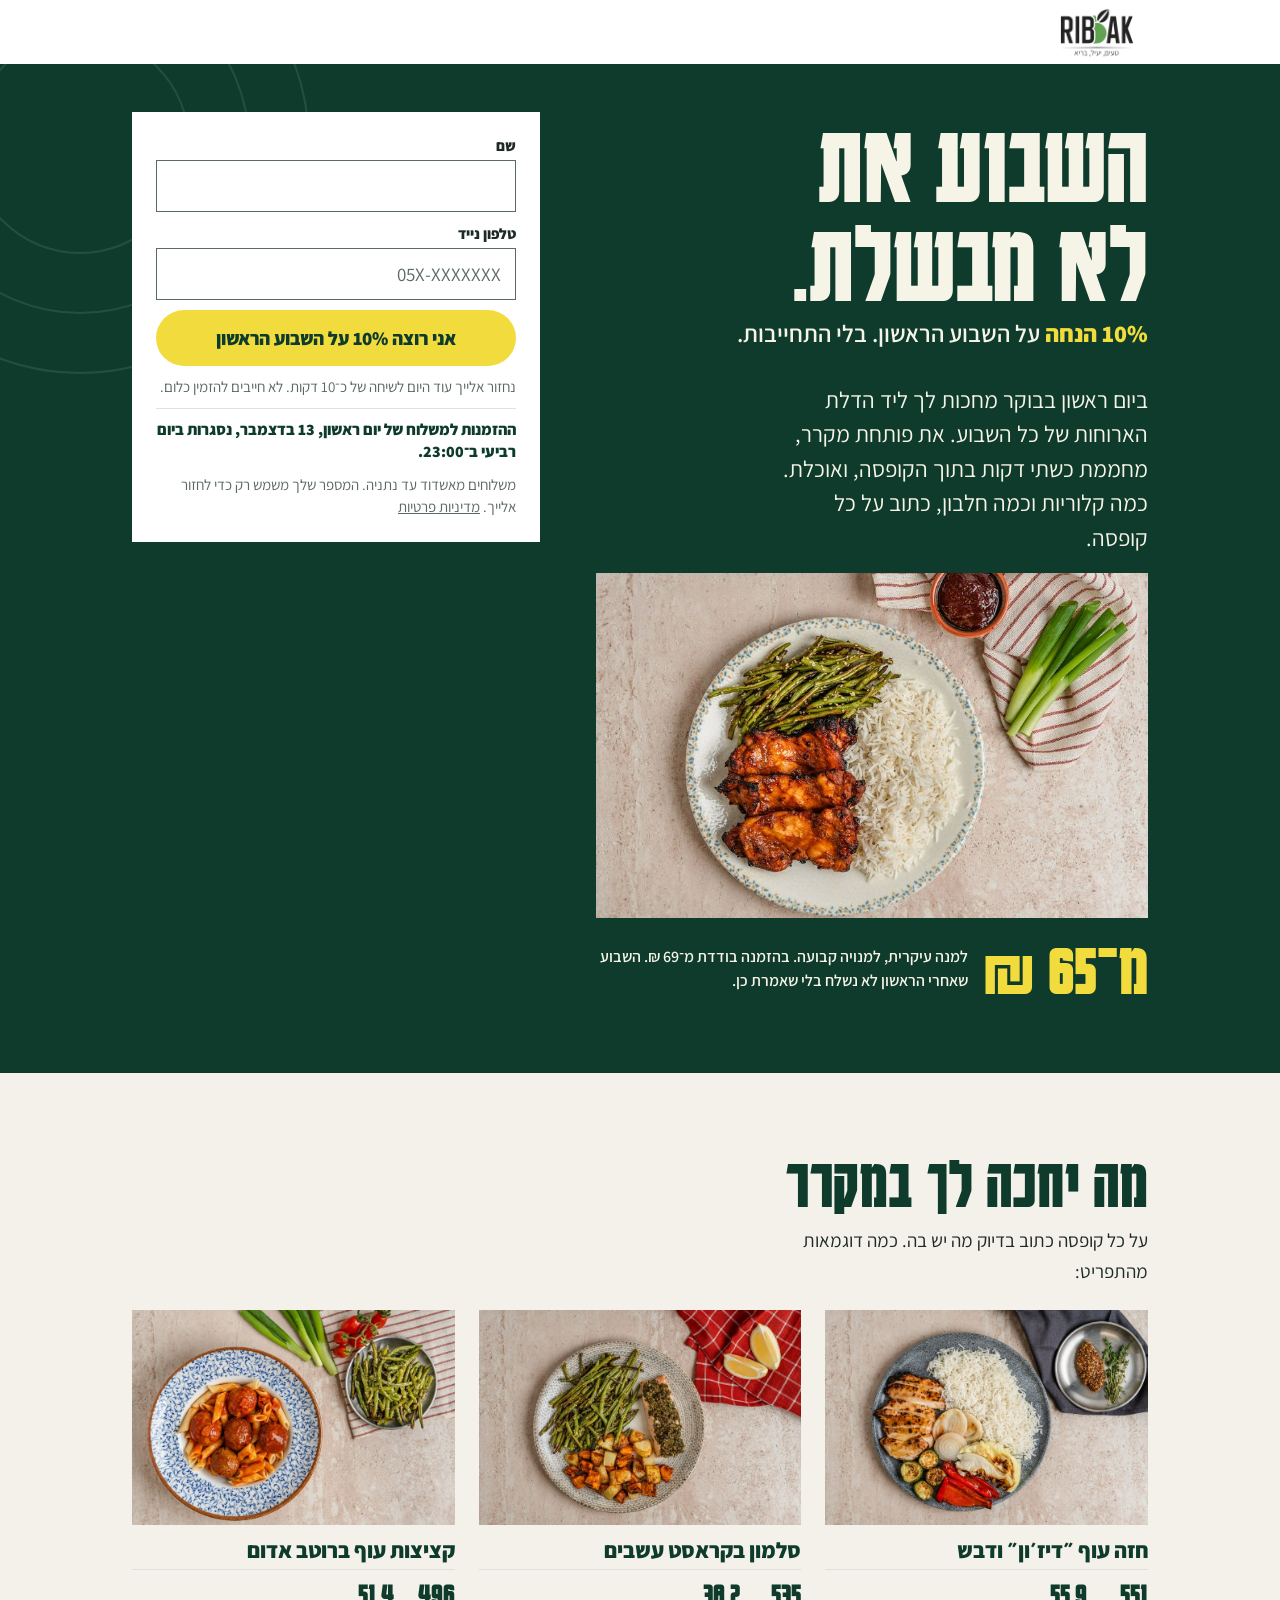
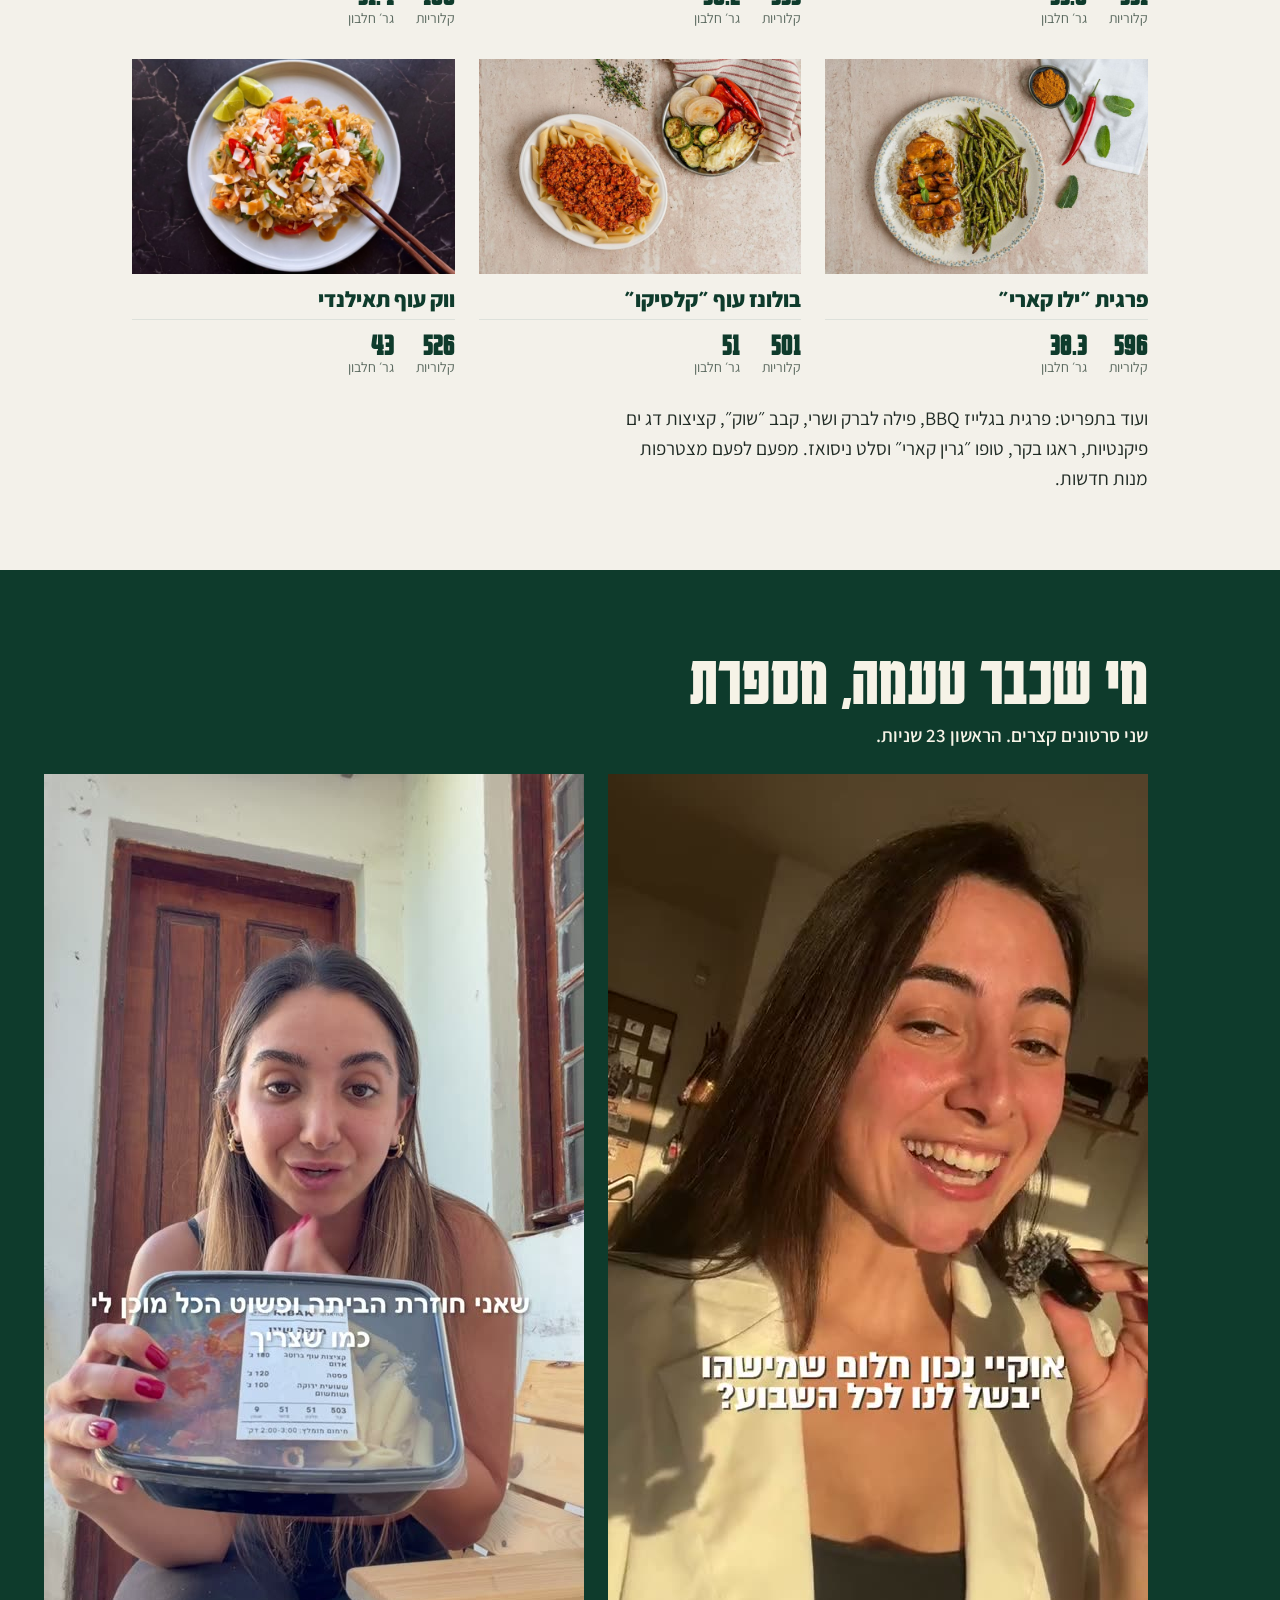
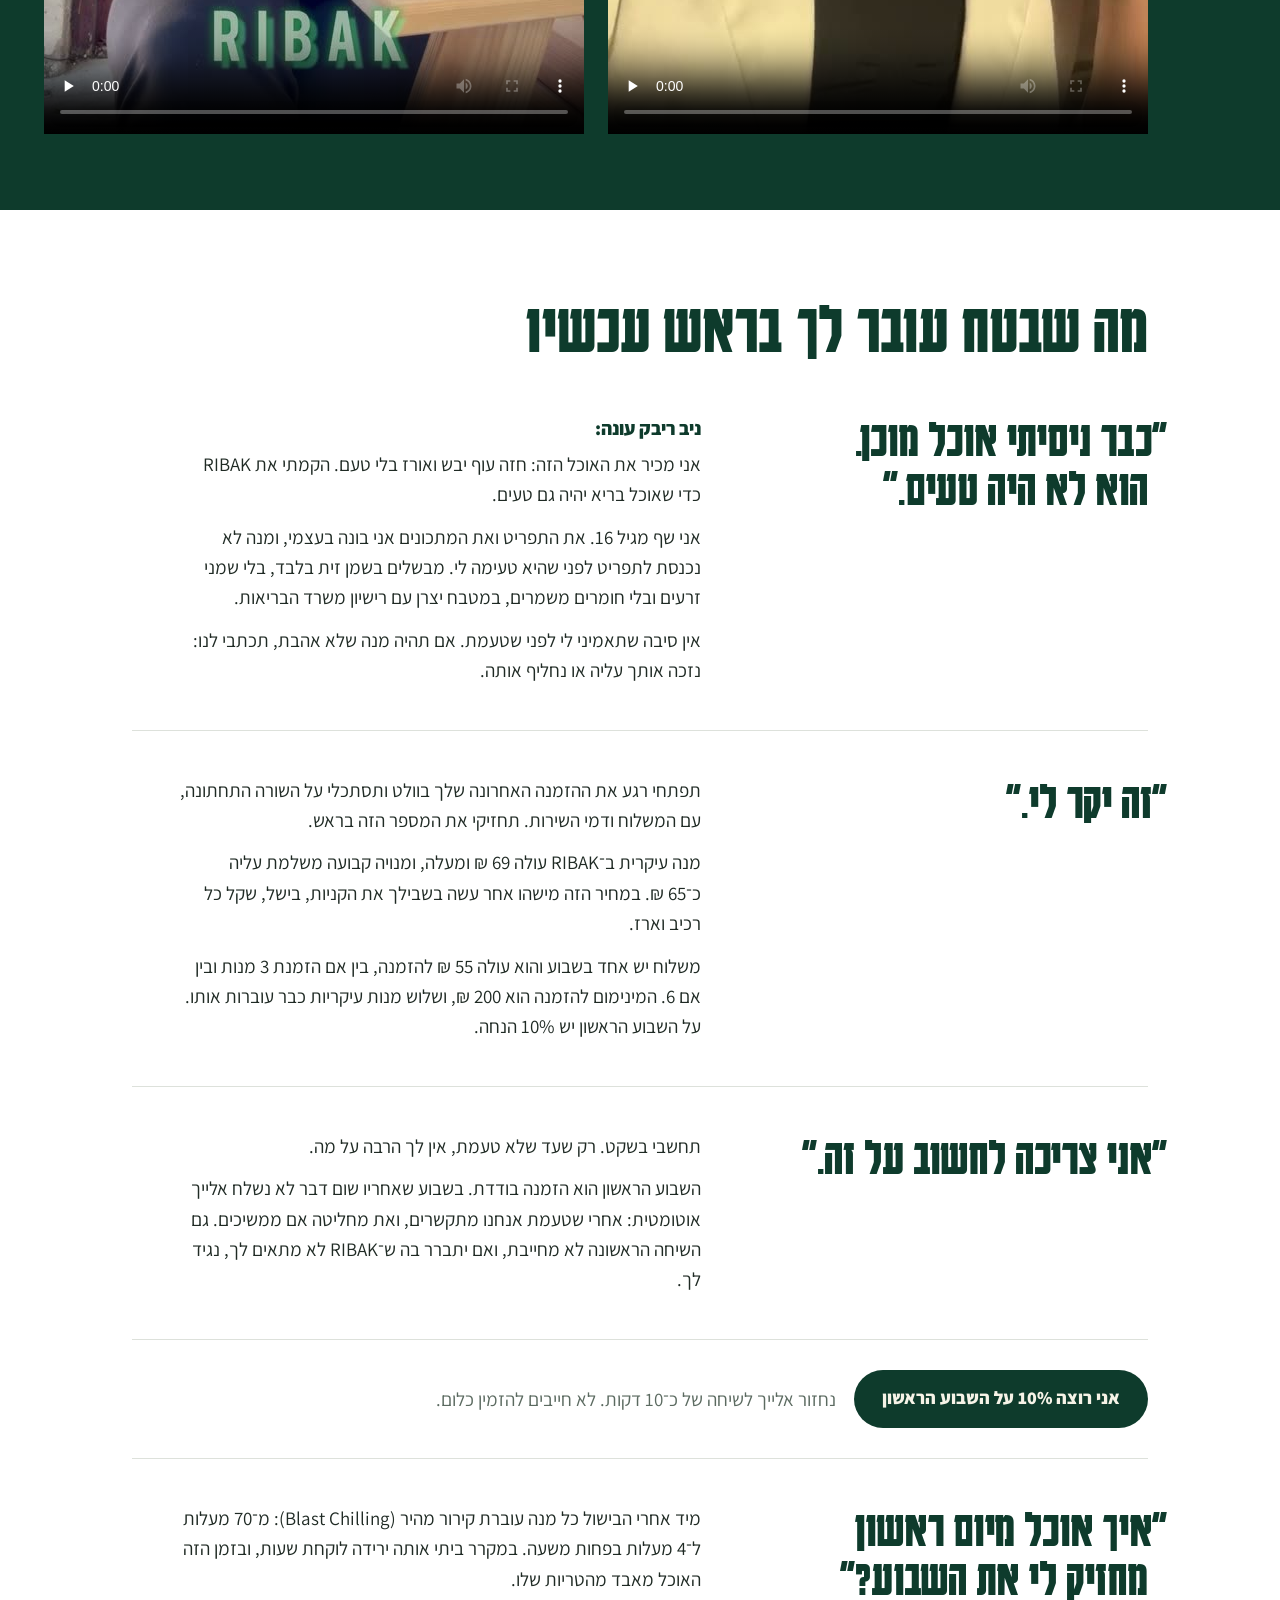
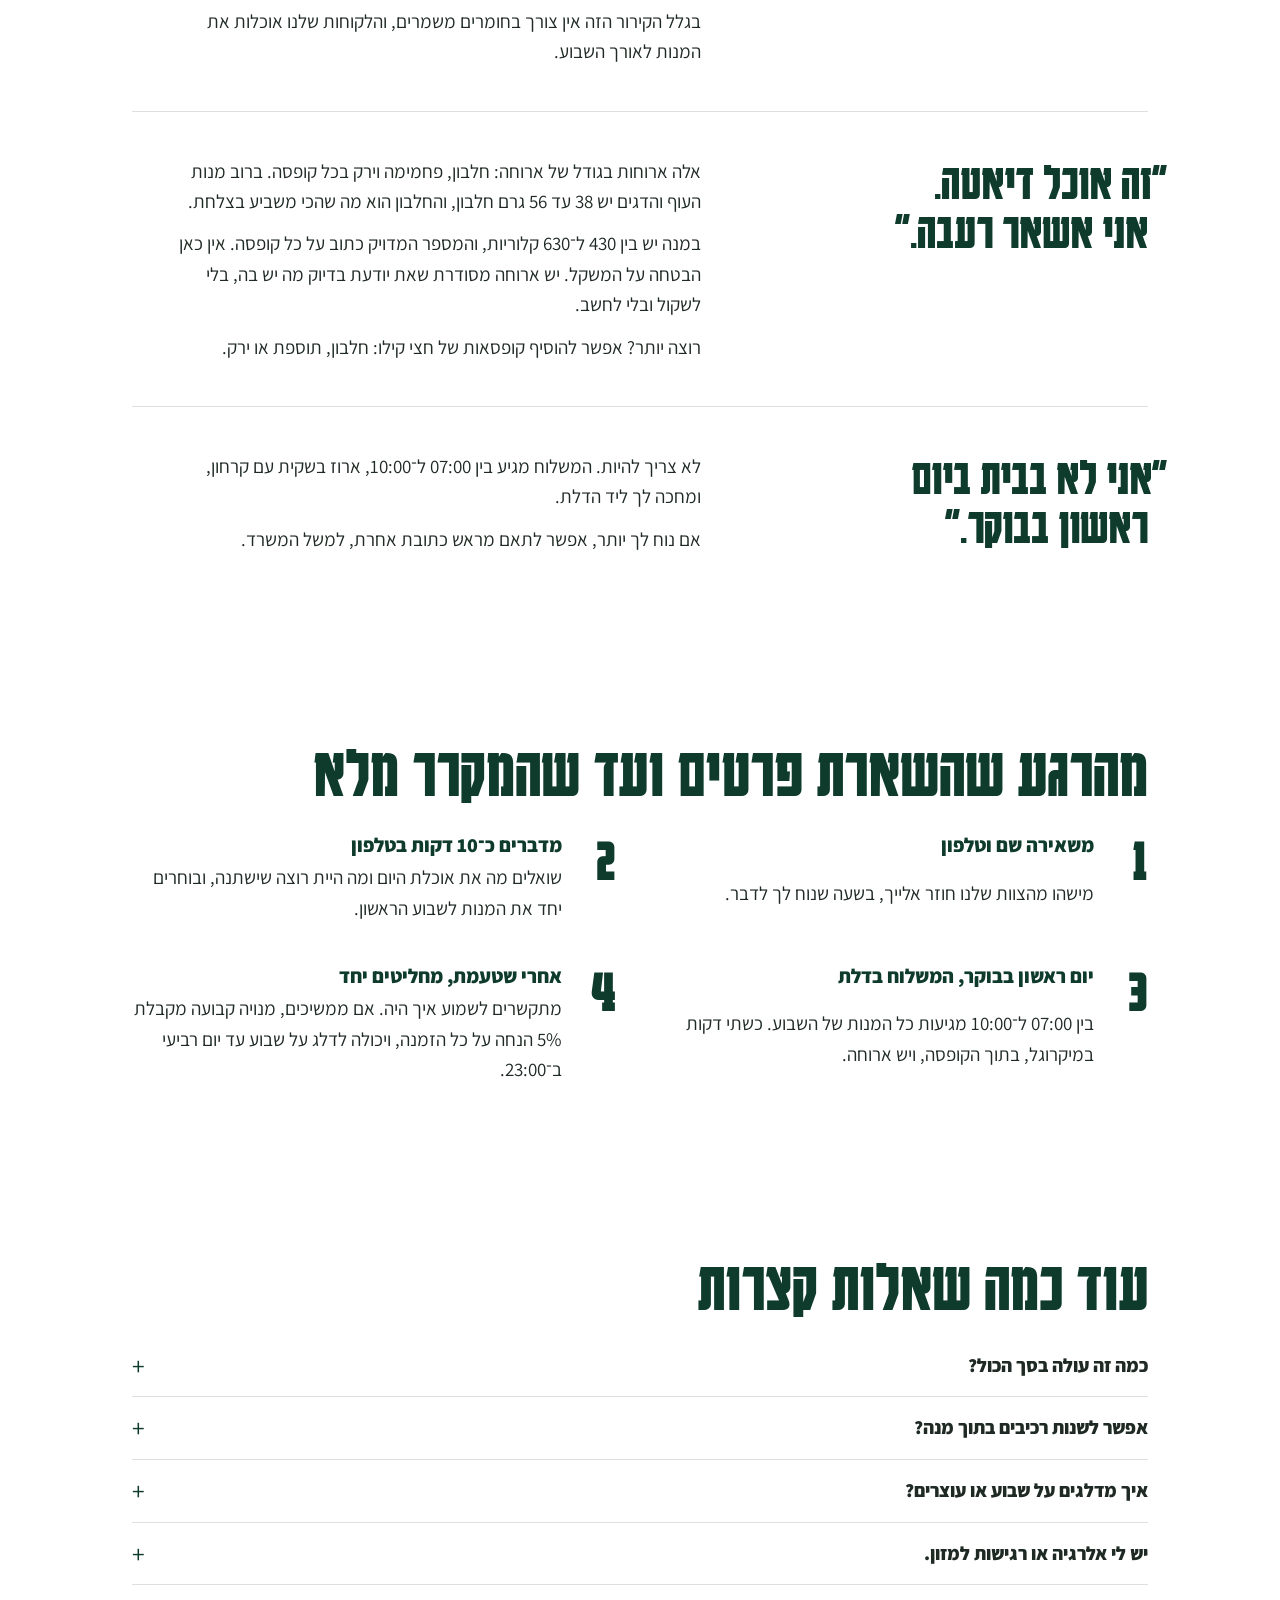
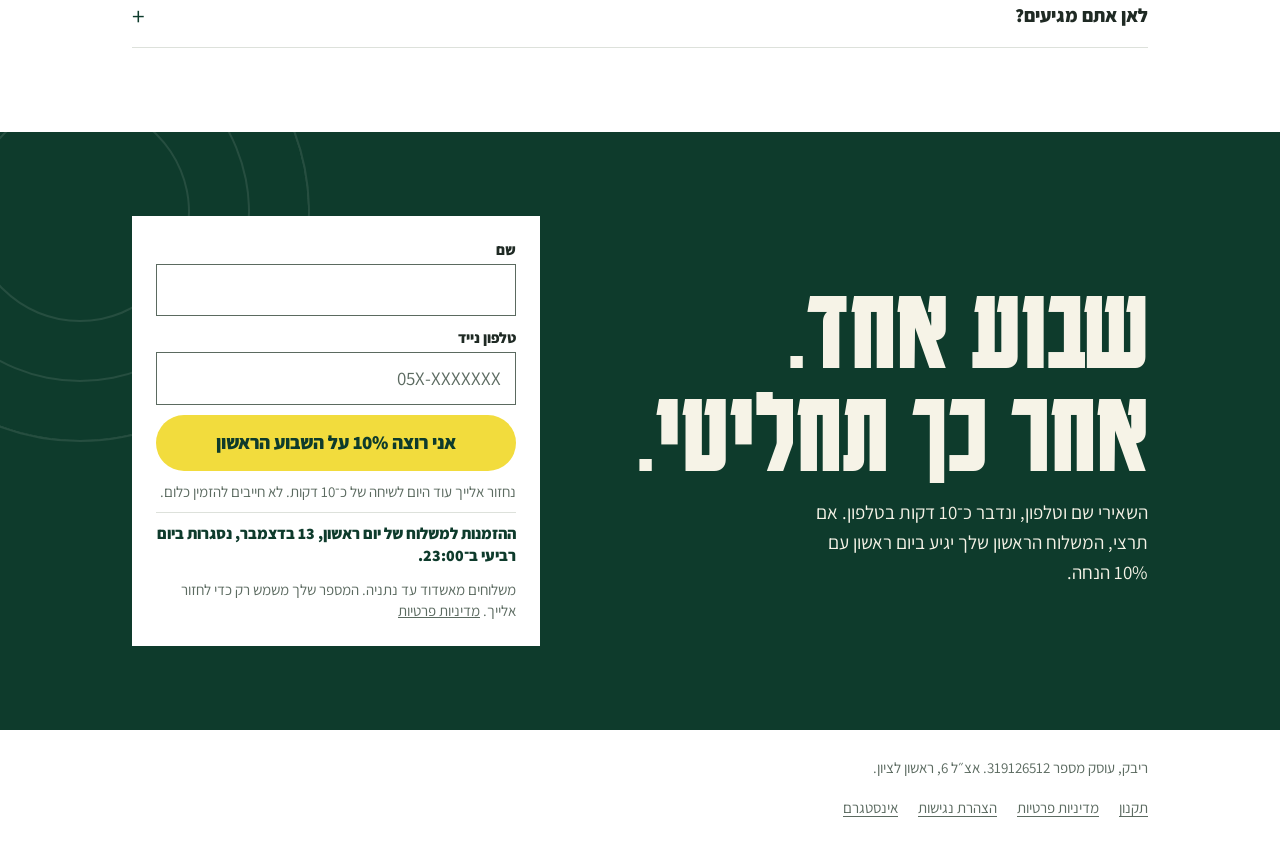
==== commit 8df76f4c: "Put the form on the first screen and continue the ad she came from The form (name, phone, button) no" ====
--- a/index.html
+++ b/index.html
@@ -24,7 +24,6 @@
 <header class="top">
   <div class="wrap top__in">
     <img class="top__logo" src="assets/logo.png" alt="RIBAK. טעים, יעיל, בריא" width="121" height="60">
-    <a class="top__link" href="#start">להשארת פרטים</a>
   </div>
 </header>
 
@@ -33,47 +32,52 @@
 <!-- ============ פתיחה ============ -->
 <section class="hero">
   <div class="wrap hero__in">
-    <div class="hero__copy">
-      <h1>השבוע את<br>לא מבשלת.</h1>
-      <p class="hero__sub">ביום ראשון בבוקר מחכות לך ליד הדלת הארוחות של כל השבוע. את פותחת מקרר, מחממת 2 עד 4 דקות בתוך הקופסה, ואוכלת. כמה קלוריות וכמה חלבון, כתוב על כל קופסה.</p>
-      <figure class="hero__plate">
-        <img src="assets/dishes/pargit-bbq.jpg" alt="פרגית בגלייז BBQ עם אורז לבן ושעועית ירוקה" width="800" height="534">
-        <figcaption class="hero__off">10% הנחה על השבוע הראשון</figcaption>
-      </figure>
-      <p class="hero__price"><b>מ־<span class="nw">65 ₪</span></b><span>למנה עיקרית, למנויה קבועה. בהזמנה בודדת מ־<span class="nw">69 ₪</span>. השבוע שאחרי הראשון לא נשלח בלי שאמרת כן.</span></p>
+    <div class="hero__lead">
+      <button class="adq" type="button" data-adq hidden>
+        <img class="adq__img" data-adq-img alt="" width="56" height="56">
+        <span class="adq__body"><span class="adq__q" data-adq-q></span><span class="adq__src" data-adq-src></span></span>
+        <svg class="adq__play" viewBox="0 0 24 24" width="26" height="26" fill="none" stroke="currentColor" stroke-width="2.2" stroke-linecap="round" stroke-linejoin="round" aria-hidden="true"><circle cx="12" cy="12" r="10"/><path d="M10 8.5v7l6-3.5z"/></svg>
+      </button>
+      <h1>השבוע את לא מבשלת.</h1>
+      <p class="hero__offer"><b>10% הנחה</b> על השבוע הראשון. בלי התחייבות.</p>
     </div>
 
     <form class="tag" id="start" data-lead novalidate>
-      <div class="tag__head">
-        <img src="assets/logo.png" alt="" width="89" height="44">
-        <p class="tag__when">המשלוח הקרוב<br><strong data-next-sunday>יום ראשון</strong><br>מאשדוד עד נתניה</p>
-      </div>
       <div class="tag__body">
-        <h2 class="tag__title">שם וטלפון. <span data-callback>מתקשרים אלייך עוד היום.</span></h2>
         <label class="field">
           <span class="field__label">שם</span>
-          <input type="text" name="name" autocomplete="given-name" maxlength="60" required>
+          <input type="text" name="name" autocomplete="given-name" autocapitalize="words" enterkeyhint="next" maxlength="60" required>
         </label>
         <label class="field">
           <span class="field__label">טלפון נייד</span>
-          <input type="tel" name="phone" inputmode="tel" autocomplete="tel" dir="ltr" placeholder="05X-XXXXXXX" maxlength="16" required>
+          <input type="tel" name="phone" inputmode="tel" autocomplete="tel" enterkeyhint="send" dir="ltr" placeholder="05X-XXXXXXX" maxlength="16" required>
         </label>
-        <label class="trap" aria-hidden="true">אין למלא<input type="text" name="company" tabindex="-1" autocomplete="off"></label>
+        <label class="trap" aria-hidden="true">אין למלא<input type="text" name="rbk_check" tabindex="-1" autocomplete="off" data-lpignore="true" data-1p-ignore></label>
         <p class="tag__error" role="alert" hidden></p>
-        <button class="btn" type="submit">תתקשרו אליי</button>
-        <p class="tag__fine tag__fine--call">מתקשר מישהו מהצוות שלנו, כ־10 דקות בטלפון. לא חייבים להזמין בשיחה כלום.</p>
-        <label class="check">
-          <input type="checkbox" name="consent">
-          <span>לא חובה: אפשר לשלוח לי גם עדכונים והטבות בוואטסאפ</span>
-        </label>
-        <p class="tag__fine">בלי הסימון הזה, המספר שלך משמש רק כדי לחזור אלייך. <a href="https://www.ribakfood.co.il/privacy" target="_blank" rel="noopener">מדיניות פרטיות</a></p>
+        <button class="btn" type="submit">אני רוצה 10% על השבוע הראשון</button>
+        <p class="tag__fine tag__fine--call"><span data-callback>נחזור אלייך עוד היום</span> לשיחה של כ־10 דקות. לא חייבים להזמין כלום.</p>
+        <p class="tag__deadline" data-deadline hidden></p>
+        <!-- המלצה אמיתית של לקוחה: להוסיף כאן צילום מסך אחד כשניב ישלח (assets/reviews) -->
+        <p class="tag__fine">משלוחים מאשדוד עד נתניה. המספר שלך משמש רק כדי לחזור אלייך. <a href="https://www.ribakfood.co.il/privacy" target="_blank" rel="noopener">מדיניות פרטיות</a></p>
       </div>
       <div class="tag__done" aria-live="polite" hidden>
         <p class="stamp" aria-hidden="true">נרשם ✓</p>
         <p class="tag__thanks" data-thanks></p>
         <p data-thanks-when></p>
+        <div class="tag__wa" data-wa>
+          <p>רוצה לקבל מאיתנו גם עדכונים והטבות בוואטסאפ?</p>
+          <button class="btn btn--line" type="button" data-wa-yes>כן, שלחו לי</button>
+        </div>
       </div>
     </form>
+
+    <div class="hero__more">
+      <p class="hero__sub">ביום ראשון בבוקר מחכות לך ליד הדלת הארוחות של כל השבוע. את פותחת מקרר, מחממת כשתי דקות בתוך הקופסה, ואוכלת. כמה קלוריות וכמה חלבון, כתוב על כל קופסה.</p>
+      <figure class="hero__plate">
+        <img src="assets/dishes/pargit-bbq.jpg" alt="פרגית בגלייז BBQ עם אורז לבן ושעועית ירוקה" width="800" height="534" loading="lazy">
+      </figure>
+      <p class="hero__price"><b><span class="nw">מ־65 ₪</span></b><span>למנה עיקרית, למנויה קבועה. בהזמנה בודדת מ־<span class="nw">69 ₪</span>. השבוע שאחרי הראשון לא נשלח בלי שאמרת כן.</span></p>
+    </div>
   </div>
 </section>
 
@@ -169,7 +173,7 @@
       </div>
     </article>
 
-    <p class="doubts__cta"><a class="btn btn--dark" href="#call">תתקשרו אליי</a><span>כ־10 דקות בטלפון. לא חייבים להזמין כלום.</span></p>
+    <p class="doubts__cta"><a class="btn btn--dark" href="#call">אני רוצה 10% על השבוע הראשון</a><span>נחזור אלייך לשיחה של כ־10 דקות. לא חייבים להזמין כלום.</span></p>
 
     <article class="doubt">
       <h3 class="doubt__q">״איך אוכל מיום ראשון מחזיק לי את השבוע?״</h3>
@@ -205,7 +209,7 @@
     <ol class="steps__list">
       <li>
         <h3>משאירה שם וטלפון</h3>
-        <p>מישהו מהצוות שלנו מתקשר אלייך, בשעה שנוח לך לדבר.</p>
+        <p>מישהו מהצוות שלנו חוזר אלייך, בשעה שנוח לך לדבר.</p>
       </li>
       <li>
         <h3>מדברים כ־10 דקות בטלפון</h3>
@@ -213,7 +217,7 @@
       </li>
       <li>
         <h3>יום ראשון בבוקר, המשלוח בדלת</h3>
-        <p>בין 07:00 ל־10:00 מגיעות כל המנות של השבוע. 2 עד 4 דקות במיקרוגל, בתוך הקופסה, ויש ארוחה.</p>
+        <p>בין 07:00 ל־10:00 מגיעות כל המנות של השבוע. כשתי דקות במיקרוגל, בתוך הקופסה, ויש ארוחה.</p>
       </li>
       <li>
         <h3>אחרי שטעמת, מחליטים יחד</h3>
@@ -259,34 +263,31 @@
     </div>
 
     <form class="tag" data-lead novalidate>
-      <div class="tag__head">
-        <img src="assets/logo.png" alt="" width="89" height="44">
-        <p class="tag__when">המשלוח הקרוב<br><strong data-next-sunday>יום ראשון</strong><br>מאשדוד עד נתניה</p>
-      </div>
       <div class="tag__body">
-        <h3 class="tag__title">שם וטלפון. <span data-callback>מתקשרים אלייך עוד היום.</span></h3>
         <label class="field">
           <span class="field__label">שם</span>
-          <input type="text" name="name" autocomplete="given-name" maxlength="60" required>
+          <input type="text" name="name" autocomplete="given-name" autocapitalize="words" enterkeyhint="next" maxlength="60" required>
         </label>
         <label class="field">
           <span class="field__label">טלפון נייד</span>
-          <input type="tel" name="phone" inputmode="tel" autocomplete="tel" dir="ltr" placeholder="05X-XXXXXXX" maxlength="16" required>
+          <input type="tel" name="phone" inputmode="tel" autocomplete="tel" enterkeyhint="send" dir="ltr" placeholder="05X-XXXXXXX" maxlength="16" required>
         </label>
-        <label class="trap" aria-hidden="true">אין למלא<input type="text" name="company" tabindex="-1" autocomplete="off"></label>
+        <label class="trap" aria-hidden="true">אין למלא<input type="text" name="rbk_check" tabindex="-1" autocomplete="off" data-lpignore="true" data-1p-ignore></label>
         <p class="tag__error" role="alert" hidden></p>
-        <button class="btn" type="submit">תתקשרו אליי</button>
-        <p class="tag__fine tag__fine--call">מתקשר מישהו מהצוות שלנו, כ־10 דקות בטלפון. לא חייבים להזמין בשיחה כלום.</p>
-        <label class="check">
-          <input type="checkbox" name="consent">
-          <span>לא חובה: אפשר לשלוח לי גם עדכונים והטבות בוואטסאפ</span>
-        </label>
-        <p class="tag__fine">בלי הסימון הזה, המספר שלך משמש רק כדי לחזור אלייך. <a href="https://www.ribakfood.co.il/privacy" target="_blank" rel="noopener">מדיניות פרטיות</a></p>
+        <button class="btn" type="submit">אני רוצה 10% על השבוע הראשון</button>
+        <p class="tag__fine tag__fine--call"><span data-callback>נחזור אלייך עוד היום</span> לשיחה של כ־10 דקות. לא חייבים להזמין כלום.</p>
+        <p class="tag__deadline" data-deadline hidden></p>
+        <!-- המלצה אמיתית של לקוחה: להוסיף כאן צילום מסך אחד כשניב ישלח (assets/reviews) -->
+        <p class="tag__fine">משלוחים מאשדוד עד נתניה. המספר שלך משמש רק כדי לחזור אלייך. <a href="https://www.ribakfood.co.il/privacy" target="_blank" rel="noopener">מדיניות פרטיות</a></p>
       </div>
       <div class="tag__done" aria-live="polite" hidden>
         <p class="stamp" aria-hidden="true">נרשם ✓</p>
         <p class="tag__thanks" data-thanks></p>
         <p data-thanks-when></p>
+        <div class="tag__wa" data-wa>
+          <p>רוצה לקבל מאיתנו גם עדכונים והטבות בוואטסאפ?</p>
+          <button class="btn btn--line" type="button" data-wa-yes>כן, שלחו לי</button>
+        </div>
       </div>
     </form>
   </div>
@@ -306,10 +307,15 @@
   </div>
 </footer>
 
-<a class="dock" href="#call" data-dock>
+<a class="dock" href="#start" data-dock>
   <span>10% הנחה על השבוע הראשון</span>
-  <strong>תתקשרו אליי</strong>
+  <strong>אני רוצה</strong>
 </a>
+
+<dialog class="player" data-player aria-label="הסרטון מהמודעה">
+  <button class="player__x" type="button" data-player-close aria-label="סגירת הסרטון">סגירה</button>
+  <div data-player-slot></div>
+</dialog>
 
 <script src="main.js" defer></script>
 </body>
--- a/styles.css
+++ b/styles.css
@@ -157,8 +157,8 @@
 .hero__in, .final__in { position: relative; }
 .hero__in { display: grid; gap: 32px; }
 .hero h1 {
-  font-size: clamp(5.4rem, 27vw, 10.5rem);
-  line-height: 0.84;
+  font-size: clamp(3.4rem, 15.5vw, 4.4rem);
+  line-height: 0.86;
 }
 .hero__sub {
   margin-top: 20px;
@@ -531,6 +531,90 @@
   font-size: 1.0625rem;
 }
 
+/* ---------- first screen: headline, one line, the form ---------- */
+.top__in { padding-block: 6px; }
+.top__logo { width: 76px; }
+.hero { padding-block: 14px 40px; }
+.hero__in { gap: 14px; }
+.hero__offer { margin-top: 8px; font-size: 1.1875rem; line-height: 1.3; font-weight: 600; }
+.hero__offer b { color: var(--lemon); font-weight: 800; }
+.hero__more { display: grid; gap: 18px; margin-top: 12px; }
+.hero__sub { margin-top: 0; }
+.hero__plate { margin: 0; }
+.hero__price { margin-top: 0; }
+
+/* the sentence from the ad she has just watched */
+.adq {
+  display: flex;
+  align-items: center;
+  gap: 12px;
+  width: 100%;
+  margin: 0 0 12px;
+  padding: 8px 10px;
+  background: rgba(246, 243, 231, 0.08);
+  border: 1px solid rgba(246, 243, 231, 0.3);
+  color: var(--cream);
+  font: inherit;
+  text-align: start;
+  cursor: pointer;
+}
+.adq[hidden] { display: none; }
+.adq__img { flex: none; width: 56px; height: 56px; object-fit: cover; }
+.adq__body { flex: 1; min-width: 0; }
+.adq__q { display: block; font-weight: 800; font-size: 1.0625rem; line-height: 1.25; }
+.adq__src { display: block; margin-top: 2px; font-size: 0.875rem; line-height: 1.3; opacity: 0.85; }
+.adq__play { flex: none; color: var(--lemon); }
+
+/* the form, compact enough to sit whole on the first phone screen */
+.tag__body { padding: 14px 16px 16px; }
+.field { margin-bottom: 10px; }
+.field__label { font-size: 0.9375rem; margin-bottom: 2px; }
+.field input { min-height: 50px; }
+.tag .btn { font-size: 1.1875rem; padding-inline: 12px; min-height: 56px; }
+.tag__fine--call { margin-top: 10px; }
+.tag__deadline {
+  margin-top: 10px;
+  padding-top: 10px;
+  border-top: 1px solid var(--rule);
+  font-weight: 800;
+  font-size: 1rem;
+  line-height: 1.35;
+  color: var(--ink);
+}
+.tag__wa { margin-top: 16px; padding-top: 14px; border-top: 1px solid var(--rule); }
+.btn--line {
+  margin-top: 10px;
+  min-height: 48px;
+  background: transparent;
+  border: 2px solid var(--forest);
+  color: var(--forest);
+  font-size: 1.0625rem;
+}
+.btn--line:hover { background: var(--surface); }
+.doubts__cta .btn { font-size: 1.125rem; }
+
+/* the ad's video, opened on tap */
+.player {
+  width: min(92vw, 400px);
+  padding: 0;
+  border: 0;
+  background: var(--forest);
+  color: var(--cream);
+}
+.player::backdrop { background: rgba(14, 59, 44, 0.88); }
+.player video { display: block; width: 100%; max-height: 78vh; background: #000; }
+.player__x {
+  display: block;
+  width: 100%;
+  min-height: 46px;
+  background: var(--forest);
+  border: 0;
+  color: var(--cream);
+  font: inherit;
+  font-weight: 800;
+  cursor: pointer;
+}
+
 /* ---------- wider screens ---------- */
 @media (min-width: 860px) {
   :root { --gutter: 32px; }
@@ -581,3 +665,19 @@
   .stamp { animation: none; }
   .btn, .dock { transition: none; }
 }
+
+@media (min-width: 860px) {
+  .top__logo { width: 104px; }
+  .hero { padding-block: 48px 72px; }
+  .hero__in {
+    grid-template-areas: "lead form" "more form";
+    align-items: start;
+    gap: 22px 56px;
+  }
+  .hero__lead { grid-area: lead; }
+  .hero__in > .tag { grid-area: form; }
+  .hero__more { grid-area: more; }
+  .hero h1 { font-size: clamp(5.5rem, 9vw, 8rem); }
+  .hero__offer { font-size: 1.5rem; }
+  .tag__body { padding: 22px 24px 24px; }
+}
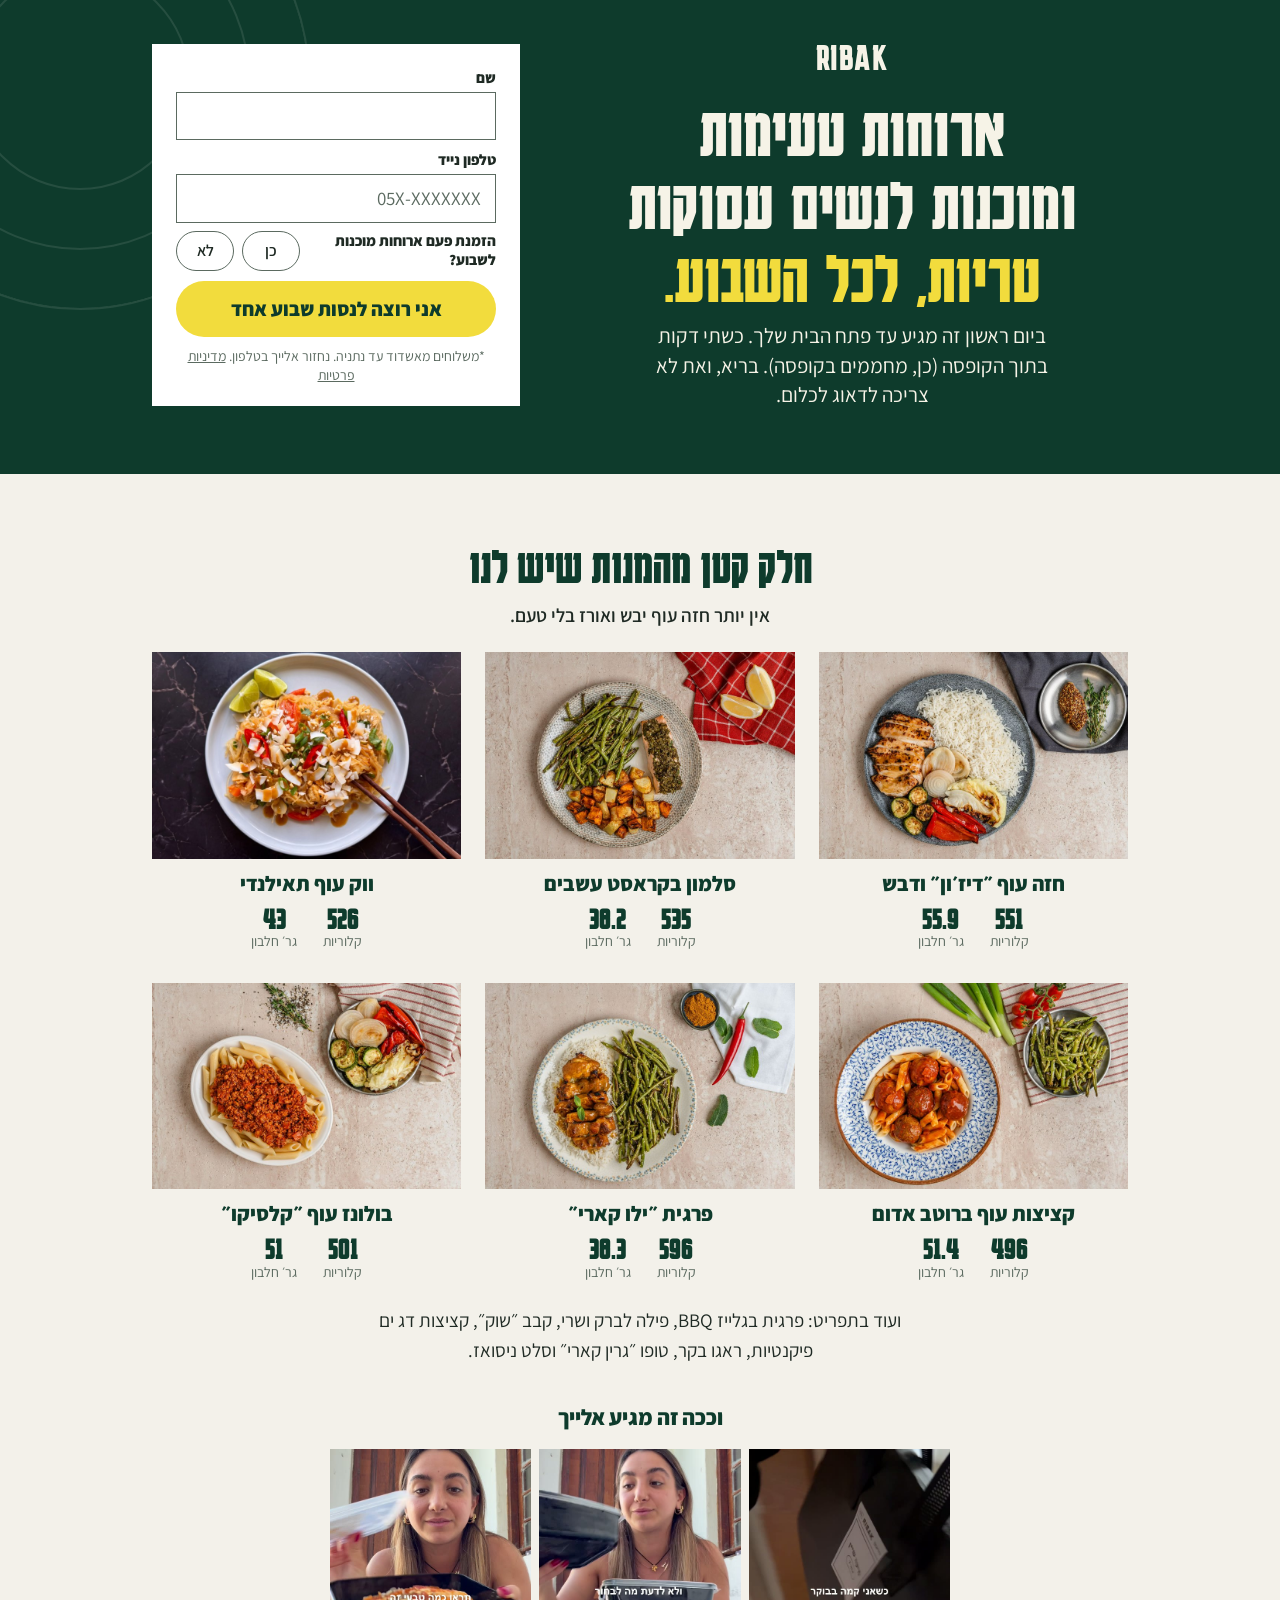
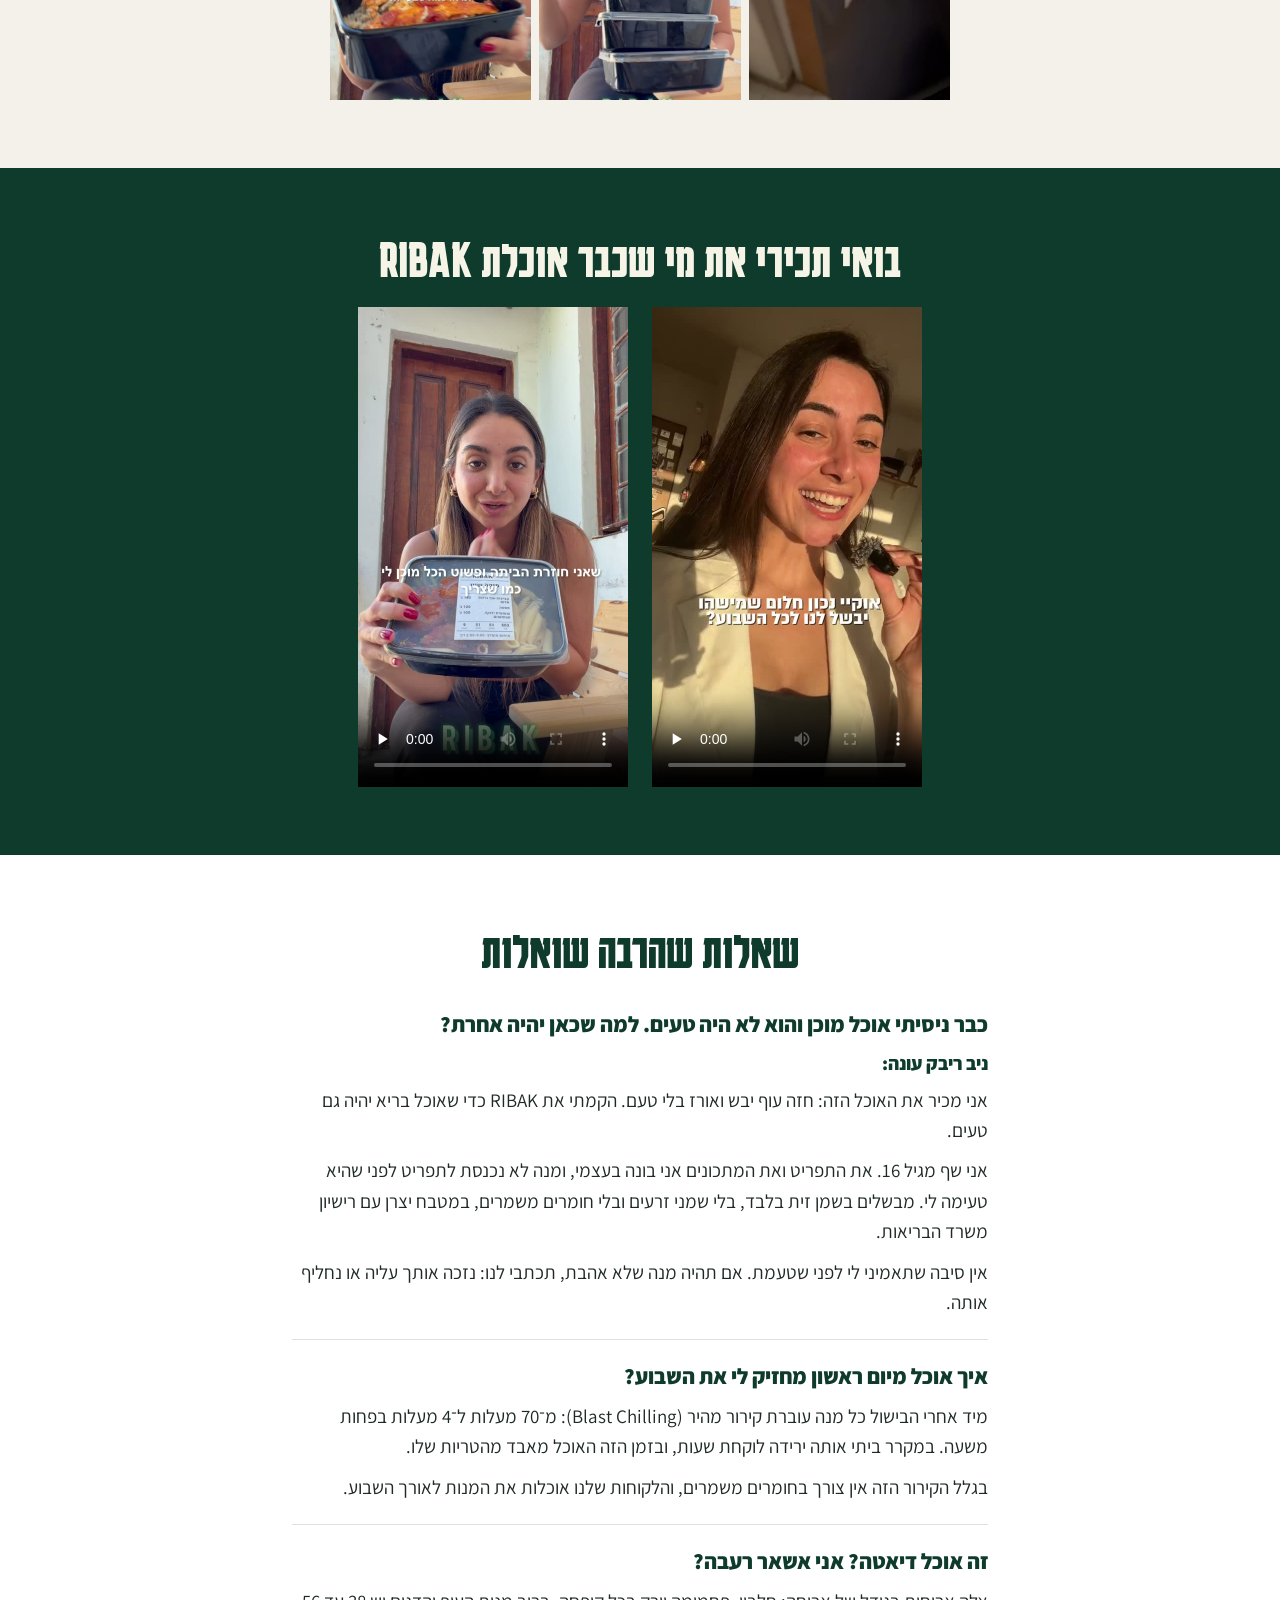
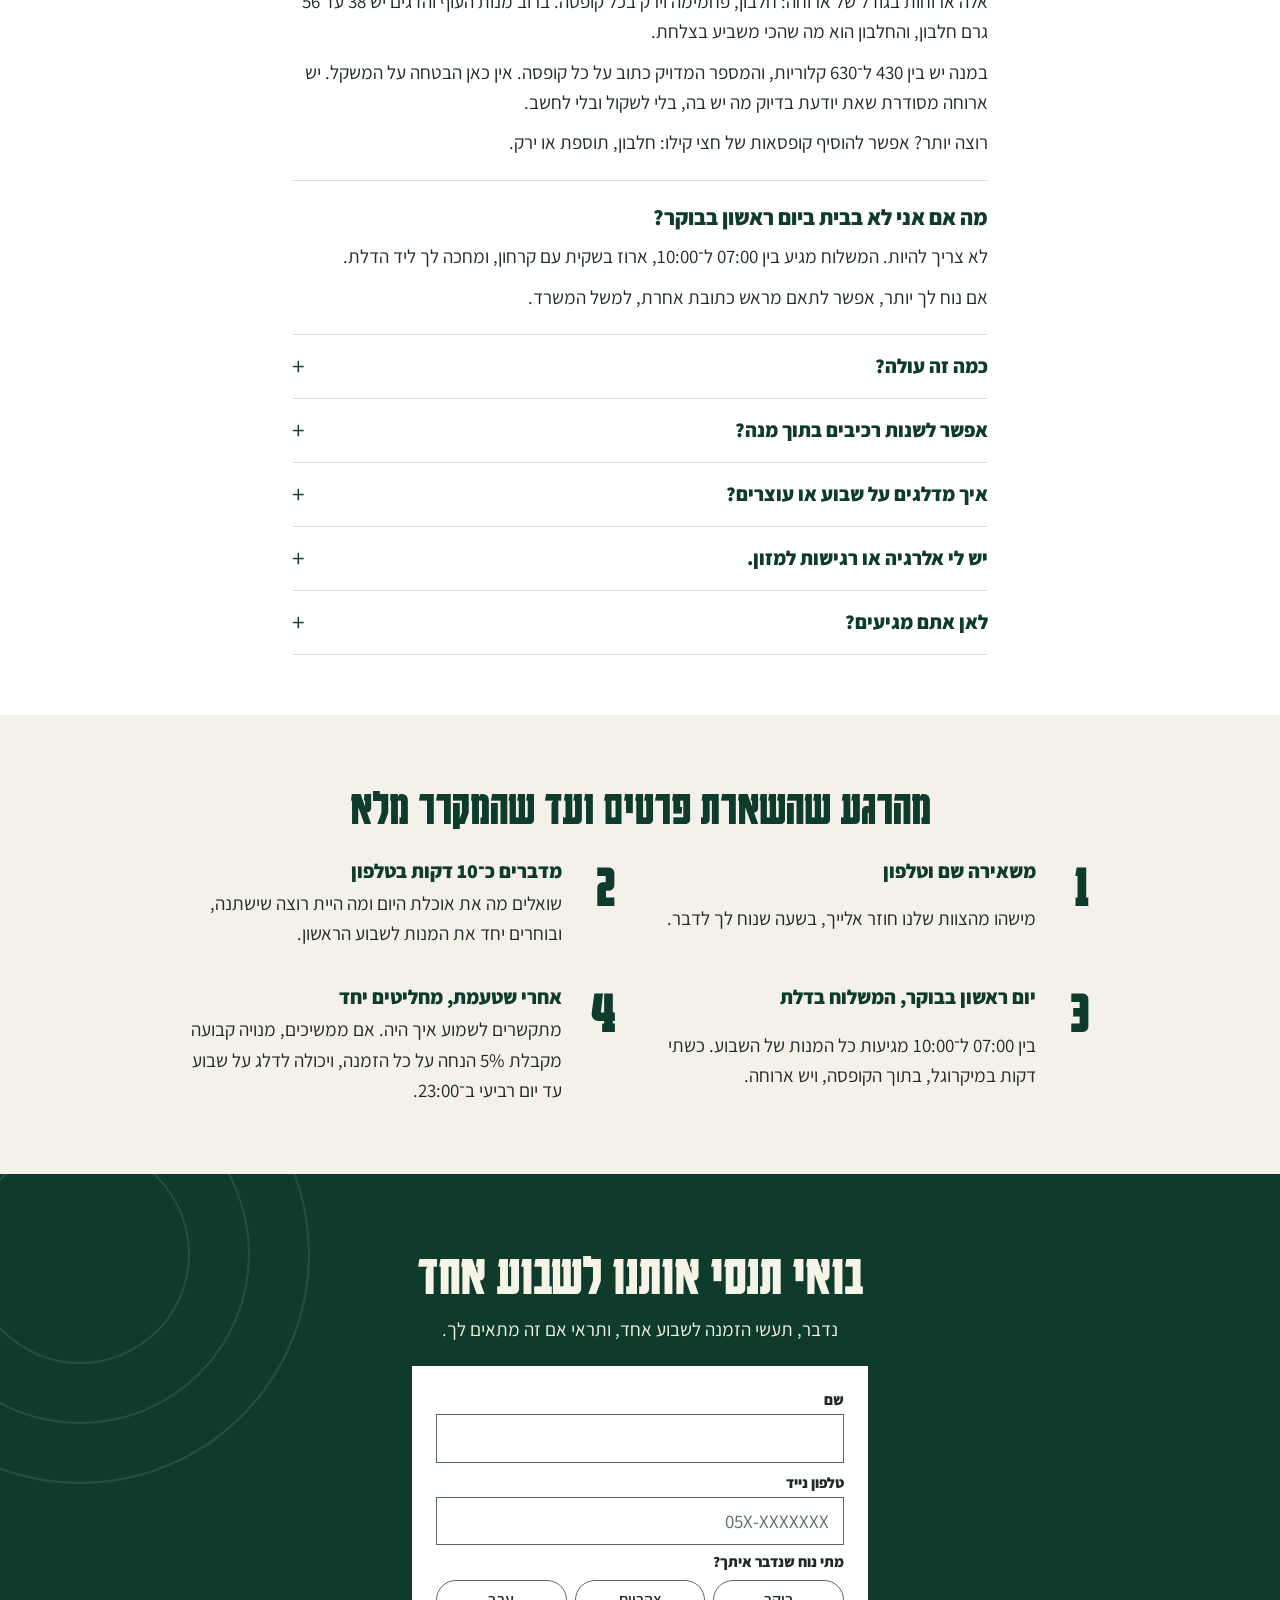
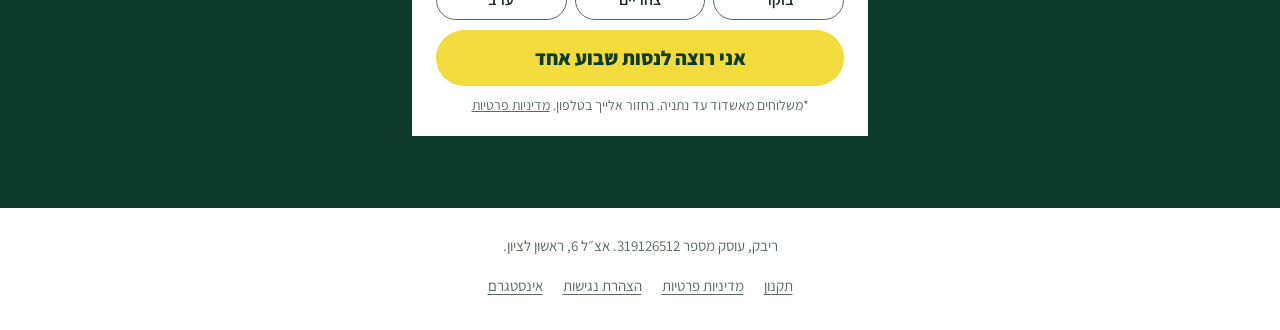
==== commit 28ced8f1: "Rework the page on the marketing consultant's notes Clear headline for busy women instead of the cle" ====
--- a/index.html
+++ b/index.html
@@ -3,12 +3,12 @@
 <head>
 <meta charset="utf-8">
 <meta name="viewport" content="width=device-width, initial-scale=1">
-<title>RIBAK | השבוע את לא מבשלת</title>
-<meta name="description" content="מנות שף טריות ושקולות, עם ערכים תזונתיים על כל מנה, מגיעות אלייך ביום ראשון בבוקר. השאירי פרטים ונחזור אלייך עוד היום.">
+<title>RIBAK | ארוחות טעימות ומוכנות לנשים עסוקות</title>
+<meta name="description" content="ארוחות טעימות ומוכנות לנשים עסוקות, טריות, לכל השבוע. ביום ראשון זה מגיע עד פתח הבית שלך.">
 <meta name="robots" content="noindex">
 <meta name="theme-color" content="#0e3b2c">
-<meta property="og:title" content="RIBAK | השבוע את לא מבשלת">
-<meta property="og:description" content="מנות שף טריות ושקולות, מגיעות אלייך ביום ראשון בבוקר. 10% הנחה על השבוע הראשון.">
+<meta property="og:title" content="RIBAK | ארוחות טעימות ומוכנות לנשים עסוקות">
+<meta property="og:description" content="טריות, לכל השבוע. ביום ראשון זה מגיע עד פתח הבית שלך.">
 <meta property="og:image" content="assets/og.jpg">
 <meta property="og:type" content="website">
 <link rel="icon" href="assets/logo.png">
@@ -19,27 +19,22 @@
 </head>
 <body>
 
-<a class="skip" href="#call">דלגי לטופס</a>
-
-<header class="top">
-  <div class="wrap top__in">
-    <img class="top__logo" src="assets/logo.png" alt="RIBAK. טעים, יעיל, בריא" width="121" height="60">
-  </div>
-</header>
+<a class="skip" href="#start">דלגי לטופס</a>
 
 <main>
 
-<!-- ============ פתיחה ============ -->
+<!-- ============ פתיחה: הדף מתחיל ישר מהירוק ============ -->
 <section class="hero">
   <div class="wrap hero__in">
     <div class="hero__lead">
+      <p class="brand">RIBAK</p>
       <button class="adq" type="button" data-adq hidden>
         <img class="adq__img" data-adq-img alt="" width="56" height="56">
         <span class="adq__body"><span class="adq__q" data-adq-q></span><span class="adq__src" data-adq-src></span></span>
         <svg class="adq__play" viewBox="0 0 24 24" width="26" height="26" fill="none" stroke="currentColor" stroke-width="2.2" stroke-linecap="round" stroke-linejoin="round" aria-hidden="true"><circle cx="12" cy="12" r="10"/><path d="M10 8.5v7l6-3.5z"/></svg>
       </button>
-      <h1>השבוע את לא מבשלת.</h1>
-      <p class="hero__offer"><b>10% הנחה</b> על השבוע הראשון. בלי התחייבות.</p>
+      <h1>ארוחות טעימות ומוכנות לנשים עסוקות<span>טריות, לכל השבוע.</span></h1>
+      <p class="hero__sub">ביום ראשון זה מגיע עד פתח הבית שלך. כשתי דקות בתוך הקופסה (כן, מחממים בקופסה). בריא, ואת לא צריכה לדאוג לכלום.</p>
     </div>
 
     <form class="tag" id="start" data-lead novalidate>
@@ -52,13 +47,16 @@
           <span class="field__label">טלפון נייד</span>
           <input type="tel" name="phone" inputmode="tel" autocomplete="tel" enterkeyhint="send" dir="ltr" placeholder="05X-XXXXXXX" maxlength="16" required>
         </label>
+        <div class="pick" role="radiogroup" aria-label="הזמנת פעם ארוחות מוכנות לשבוע?">
+          <span class="pick__q">הזמנת פעם ארוחות מוכנות לשבוע?</span>
+          <label><input type="radio" name="tried" value="כן"><span>כן</span></label>
+          <label><input type="radio" name="tried" value="לא"><span>לא</span></label>
+        </div>
         <label class="trap" aria-hidden="true">אין למלא<input type="text" name="rbk_check" tabindex="-1" autocomplete="off" data-lpignore="true" data-1p-ignore></label>
         <p class="tag__error" role="alert" hidden></p>
-        <button class="btn" type="submit">אני רוצה 10% על השבוע הראשון</button>
-        <p class="tag__fine tag__fine--call"><span data-callback>נחזור אלייך עוד היום</span> לשיחה של כ־10 דקות. לא חייבים להזמין כלום.</p>
-        <p class="tag__deadline" data-deadline hidden></p>
+        <button class="btn" type="submit">אני רוצה לנסות שבוע אחד</button>
         <!-- המלצה אמיתית של לקוחה: להוסיף כאן צילום מסך אחד כשניב ישלח (assets/reviews) -->
-        <p class="tag__fine">משלוחים מאשדוד עד נתניה. המספר שלך משמש רק כדי לחזור אלייך. <a href="https://www.ribakfood.co.il/privacy" target="_blank" rel="noopener">מדיניות פרטיות</a></p>
+        <p class="tag__fine">*משלוחים מאשדוד עד נתניה. נחזור אלייך בטלפון. <a href="https://www.ribakfood.co.il/privacy" target="_blank" rel="noopener">מדיניות פרטיות</a></p>
       </div>
       <div class="tag__done" aria-live="polite" hidden>
         <p class="stamp" aria-hidden="true">נרשם ✓</p>
@@ -70,22 +68,14 @@
         </div>
       </div>
     </form>
-
-    <div class="hero__more">
-      <p class="hero__sub">ביום ראשון בבוקר מחכות לך ליד הדלת הארוחות של כל השבוע. את פותחת מקרר, מחממת כשתי דקות בתוך הקופסה, ואוכלת. כמה קלוריות וכמה חלבון, כתוב על כל קופסה.</p>
-      <figure class="hero__plate">
-        <img src="assets/dishes/pargit-bbq.jpg" alt="פרגית בגלייז BBQ עם אורז לבן ושעועית ירוקה" width="800" height="534" loading="lazy">
-      </figure>
-      <p class="hero__price"><b><span class="nw">מ־65 ₪</span></b><span>למנה עיקרית, למנויה קבועה. בהזמנה בודדת מ־<span class="nw">69 ₪</span>. השבוע שאחרי הראשון לא נשלח בלי שאמרת כן.</span></p>
-    </div>
-  </div>
-</section>
-
-<!-- ============ המנות ============ -->
+  </div>
+</section>
+
+<!-- ============ המנות, ואיך זה מגיע ============ -->
 <section class="menu" aria-labelledby="menu-h">
   <div class="wrap">
-    <h2 id="menu-h">מה יחכה לך במקרר</h2>
-    <p class="menu__lead">על כל קופסה כתוב בדיוק מה יש בה. כמה דוגמאות מהתפריט:</p>
+    <h2 id="menu-h">חלק קטן מהמנות שיש לנו</h2>
+    <p class="lead">אין יותר חזה עוף יבש ואורז בלי טעם.</p>
   </div>
   <div class="dishes" tabindex="0" role="region" aria-label="מנות מהתפריט, אפשר לגלול הצידה">
     <article class="dish">
@@ -99,6 +89,11 @@
       <p class="dish__nums"><span><b>535</b> קלוריות</span><span><b>38.2</b> גר׳ חלבון</span></p>
     </article>
     <article class="dish">
+      <img src="assets/dishes/wok.jpg" alt="ווק עוף תאילנדי עם אטריות שעועית וירקות" width="794" height="800" loading="lazy">
+      <h3>ווק עוף תאילנדי</h3>
+      <p class="dish__nums"><span><b>526</b> קלוריות</span><span><b>43</b> גר׳ חלבון</span></p>
+    </article>
+    <article class="dish">
       <img src="assets/dishes/chicken-meatballs.jpg" alt="קציצות עוף ברוטב אדום עם פסטה ושעועית ירוקה" width="800" height="534" loading="lazy">
       <h3>קציצות עוף ברוטב אדום</h3>
       <p class="dish__nums"><span><b>496</b> קלוריות</span><span><b>51.4</b> גר׳ חלבון</span></p>
@@ -113,22 +108,23 @@
       <h3>בולונז עוף ״קלסיקו״</h3>
       <p class="dish__nums"><span><b>501</b> קלוריות</span><span><b>51</b> גר׳ חלבון</span></p>
     </article>
-    <article class="dish">
-      <img src="assets/dishes/wok.jpg" alt="ווק עוף תאילנדי עם אטריות שעועית וירקות" width="794" height="800" loading="lazy">
-      <h3>ווק עוף תאילנדי</h3>
-      <p class="dish__nums"><span><b>526</b> קלוריות</span><span><b>43</b> גר׳ חלבון</span></p>
-    </article>
-  </div>
-  <div class="wrap">
-    <p class="menu__more">ועוד בתפריט: פרגית בגלייז BBQ, פילה לברק ושרי, קבב ״שוק״, קציצות דג ים פיקנטיות, ראגו בקר, טופו ״גרין קארי״ וסלט ניסואז. מפעם לפעם מצטרפות מנות חדשות.</p>
-  </div>
-</section>
-
-<!-- ============ מי שכבר טעמה ============ -->
+  </div>
+  <div class="wrap">
+    <p class="menu__more">ועוד בתפריט: פרגית בגלייז BBQ, פילה לברק ושרי, קבב ״שוק״, קציצות דג ים פיקנטיות, ראגו בקר, טופו ״גרין קארי״ וסלט ניסואז.</p>
+
+    <h3 class="arrive__h">וככה זה מגיע אלייך</h3>
+    <div class="arrive">
+      <img src="assets/real/bag.jpg" alt="שקית צידנית שחורה של RIBAK עם מדבקה" width="540" height="675" loading="lazy">
+      <img src="assets/real/box-stack.jpg" alt="שלוש קופסאות שחורות של RIBAK אחת על השנייה" width="540" height="675" loading="lazy">
+      <img src="assets/real/box-open.jpg" alt="קופסה פתוחה של RIBAK עם מנה מוכנה" width="540" height="675" loading="lazy">
+    </div>
+  </div>
+</section>
+
+<!-- ============ הלקוחות ============ -->
 <section class="voices" aria-labelledby="voices-h">
   <div class="wrap">
-    <h2 id="voices-h">מי שכבר טעמה, מספרת</h2>
-    <p class="voices__lead">שני סרטונים קצרים. הראשון 23 שניות.</p>
+    <h2 id="voices-h">בואי תכירי את מי שכבר אוכלת RIBAK</h2>
   </div>
   <div class="reels" tabindex="0" role="region" aria-label="שני סרטונים, אפשר לגלול הצידה">
     <video controls playsinline preload="none" poster="assets/video/ugc-2.jpg" width="540" height="960" aria-label="סרטון: חלום שמישהו יבשל לנו לכל השבוע">
@@ -141,64 +137,58 @@
   <!-- צילומי מסך של המלצות: להוסיף כאן כשיגיעו לתיקייה assets/reviews -->
 </section>
 
-<!-- ============ ההתנגדויות ============ -->
-<section class="doubts" aria-labelledby="doubts-h">
-  <div class="wrap">
-    <h2 id="doubts-h">מה שבטח עובר לך בראש עכשיו</h2>
-
-    <article class="doubt">
-      <h3 class="doubt__q">״כבר ניסיתי אוכל מוכן. הוא לא היה טעים.״</h3>
-      <div class="doubt__a">
-        <p class="doubt__by">ניב ריבק עונה:</p>
-        <p>אני מכיר את האוכל הזה: חזה עוף יבש ואורז בלי טעם. הקמתי את RIBAK כדי שאוכל בריא יהיה גם טעים.</p>
-        <p>אני שף מגיל 16. את התפריט ואת המתכונים אני בונה בעצמי, ומנה לא נכנסת לתפריט לפני שהיא טעימה לי. מבשלים בשמן זית בלבד, בלי שמני זרעים ובלי חומרים משמרים, במטבח יצרן עם רישיון משרד הבריאות.</p>
-        <p>אין סיבה שתאמיני לי לפני שטעמת. אם תהיה מנה שלא אהבת, תכתבי לנו: נזכה אותך עליה או נחליף אותה.</p>
-      </div>
-    </article>
-
-    <article class="doubt">
-      <h3 class="doubt__q">״זה יקר לי.״</h3>
-      <div class="doubt__a">
-        <p>תפתחי רגע את ההזמנה האחרונה שלך בוולט ותסתכלי על השורה התחתונה, עם המשלוח ודמי השירות. תחזיקי את המספר הזה בראש.</p>
-        <p>מנה עיקרית ב־RIBAK עולה <span class="nw">69 ₪</span> ומעלה, ומנויה קבועה משלמת עליה כ־<span class="nw">65 ₪</span>. במחיר הזה מישהו אחר עשה בשבילך את הקניות, בישל, שקל כל רכיב וארז.</p>
-        <p>משלוח יש אחד בשבוע והוא עולה <span class="nw">55 ₪</span> להזמנה, בין אם הזמנת 3 מנות ובין אם 6. המינימום להזמנה הוא <span class="nw">200 ₪</span>, ושלוש מנות עיקריות כבר עוברות אותו. על השבוע הראשון יש 10% הנחה.</p>
-      </div>
-    </article>
-
-    <article class="doubt">
-      <h3 class="doubt__q">״אני צריכה לחשוב על זה.״</h3>
-      <div class="doubt__a">
-        <p>תחשבי בשקט. רק שעד שלא טעמת, אין לך הרבה על מה.</p>
-        <p>השבוע הראשון הוא הזמנה בודדת. בשבוע שאחריו שום דבר לא נשלח אלייך אוטומטית: אחרי שטעמת אנחנו מתקשרים, ואת מחליטה אם ממשיכים. גם השיחה הראשונה לא מחייבת, ואם יתברר בה ש־RIBAK לא מתאים לך, נגיד לך.</p>
-      </div>
-    </article>
-
-    <p class="doubts__cta"><a class="btn btn--dark" href="#call">אני רוצה 10% על השבוע הראשון</a><span>נחזור אלייך לשיחה של כ־10 דקות. לא חייבים להזמין כלום.</span></p>
-
-    <article class="doubt">
-      <h3 class="doubt__q">״איך אוכל מיום ראשון מחזיק לי את השבוע?״</h3>
-      <div class="doubt__a">
-        <p>מיד אחרי הבישול כל מנה עוברת קירור מהיר (Blast Chilling): מ־70 מעלות ל־4 מעלות בפחות משעה. במקרר ביתי אותה ירידה לוקחת שעות, ובזמן הזה האוכל מאבד מהטריות שלו.</p>
-        <p>בגלל הקירור הזה אין צורך בחומרים משמרים, והלקוחות שלנו אוכלות את המנות לאורך השבוע.</p>
-      </div>
-    </article>
-
-    <article class="doubt">
-      <h3 class="doubt__q">״זה אוכל דיאטה. אני אשאר רעבה.״</h3>
-      <div class="doubt__a">
-        <p>אלה ארוחות בגודל של ארוחה: חלבון, פחמימה וירק בכל קופסה. ברוב מנות העוף והדגים יש 38 עד 56 גרם חלבון, והחלבון הוא מה שהכי משביע בצלחת.</p>
-        <p>במנה יש בין 430 ל־630 קלוריות, והמספר המדויק כתוב על כל קופסה. אין כאן הבטחה על המשקל. יש ארוחה מסודרת שאת יודעת בדיוק מה יש בה, בלי לשקול ובלי לחשב.</p>
-        <p>רוצה יותר? אפשר להוסיף קופסאות של חצי קילו: חלבון, תוספת או ירק.</p>
-      </div>
-    </article>
-
-    <article class="doubt">
-      <h3 class="doubt__q">״אני לא בבית ביום ראשון בבוקר.״</h3>
-      <div class="doubt__a">
-        <p>לא צריך להיות. המשלוח מגיע בין 07:00 ל־10:00, ארוז בשקית עם קרחון, ומחכה לך ליד הדלת.</p>
-        <p>אם נוח לך יותר, אפשר לתאם מראש כתובת אחרת, למשל המשרד.</p>
-      </div>
-    </article>
+<!-- ============ שאלות ============ -->
+<section class="qa" aria-labelledby="qa-h">
+  <div class="wrap qa__in">
+    <h2 id="qa-h">שאלות שהרבה שואלות</h2>
+
+    <article class="q">
+      <h3>כבר ניסיתי אוכל מוכן והוא לא היה טעים. למה שכאן יהיה אחרת?</h3>
+      <p class="q__by">ניב ריבק עונה:</p>
+      <p>אני מכיר את האוכל הזה: חזה עוף יבש ואורז בלי טעם. הקמתי את RIBAK כדי שאוכל בריא יהיה גם טעים.</p>
+      <p>אני שף מגיל 16. את התפריט ואת המתכונים אני בונה בעצמי, ומנה לא נכנסת לתפריט לפני שהיא טעימה לי. מבשלים בשמן זית בלבד, בלי שמני זרעים ובלי חומרים משמרים, במטבח יצרן עם רישיון משרד הבריאות.</p>
+      <p>אין סיבה שתאמיני לי לפני שטעמת. אם תהיה מנה שלא אהבת, תכתבי לנו: נזכה אותך עליה או נחליף אותה.</p>
+    </article>
+
+    <article class="q">
+      <h3>איך אוכל מיום ראשון מחזיק לי את השבוע?</h3>
+      <p>מיד אחרי הבישול כל מנה עוברת קירור מהיר (Blast Chilling): מ־70 מעלות ל־4 מעלות בפחות משעה. במקרר ביתי אותה ירידה לוקחת שעות, ובזמן הזה האוכל מאבד מהטריות שלו.</p>
+      <p>בגלל הקירור הזה אין צורך בחומרים משמרים, והלקוחות שלנו אוכלות את המנות לאורך השבוע.</p>
+    </article>
+
+    <article class="q">
+      <h3>זה אוכל דיאטה? אני אשאר רעבה?</h3>
+      <p>אלה ארוחות בגודל של ארוחה: חלבון, פחמימה וירק בכל קופסה. ברוב מנות העוף והדגים יש 38 עד 56 גרם חלבון, והחלבון הוא מה שהכי משביע בצלחת.</p>
+      <p>במנה יש בין 430 ל־630 קלוריות, והמספר המדויק כתוב על כל קופסה. אין כאן הבטחה על המשקל. יש ארוחה מסודרת שאת יודעת בדיוק מה יש בה, בלי לשקול ובלי לחשב.</p>
+      <p>רוצה יותר? אפשר להוסיף קופסאות של חצי קילו: חלבון, תוספת או ירק.</p>
+    </article>
+
+    <article class="q">
+      <h3>מה אם אני לא בבית ביום ראשון בבוקר?</h3>
+      <p>לא צריך להיות. המשלוח מגיע בין 07:00 ל־10:00, ארוז בשקית עם קרחון, ומחכה לך ליד הדלת.</p>
+      <p>אם נוח לך יותר, אפשר לתאם מראש כתובת אחרת, למשל המשרד.</p>
+    </article>
+
+    <details>
+      <summary>כמה זה עולה?</summary>
+      <p>מחיר מנה נע בין <span class="nw">59 ₪</span> ל־<span class="nw">99 ₪</span>, לפי המנה. ניקח שבוע של 4 מנות עיקריות ב־<span class="nw">69 ₪</span>: <span class="nw">276 ₪</span> על המנות ועוד <span class="nw">55 ₪</span> משלוח, <span class="nw">331 ₪</span>. דמי המשלוח נשארים <span class="nw">55 ₪</span> גם אם הזמנת 6 מנות, והמינימום להזמנה הוא <span class="nw">200 ₪</span>. מנויה קבועה מקבלת 5% הנחה על כל הזמנה.</p>
+    </details>
+    <details>
+      <summary>אפשר לשנות רכיבים בתוך מנה?</summary>
+      <p>לא. כל מנה נבנית ונשקלת כהרכב אחד, וזה מה שמאפשר לנו לכתוב עליה ערכים תזונתיים מדויקים ולשמור על אותו טעם בכל שבוע. את בוחרת אילו מנות יגיעו אלייך, ואם חסר לך משהו אפשר להוסיף קופסאות של חצי קילו של חלבון, תוספת או ירק.</p>
+    </details>
+    <details>
+      <summary>איך מדלגים על שבוע או עוצרים?</summary>
+      <p>בפורטל המנויות, עד יום רביעי ב־23:00. לפני כן נשלחת אלייך הודעת תזכורת, כך שלא יוצא משלוח שלא רצית.</p>
+    </details>
+    <details>
+      <summary>יש לי אלרגיה או רגישות למזון.</summary>
+      <p>חשוב שתדעי: המטבח שלנו לא מותאם לאלרגיות ואינו נקי מאלרגנים. אם יש לך אלרגיה או רגישות, ספרי לנו בשיחה לפני שמזמינים.</p>
+    </details>
+    <details>
+      <summary>לאן אתם מגיעים?</summary>
+      <p>לכל האזור שבין אשדוד לנתניה, ולא מזרחית מראש העין. אם את לא בטוחה שהכתובת שלך בפנים, השאירי פרטים ונבדוק.</p>
+    </details>
   </div>
 </section>
 
@@ -227,39 +217,12 @@
   </div>
 </section>
 
-<!-- ============ שאלות קצרות ============ -->
-<section class="faq" aria-labelledby="faq-h">
-  <div class="wrap">
-    <h2 id="faq-h">עוד כמה שאלות קצרות</h2>
-    <details>
-      <summary>כמה זה עולה בסך הכול?</summary>
-      <p>ניקח שבוע של 4 מנות עיקריות ב־<span class="nw">69 ₪</span>: <span class="nw">276 ₪</span> על המנות ועוד <span class="nw">55 ₪</span> משלוח, <span class="nw">331 ₪</span>. דמי המשלוח נשארים <span class="nw">55 ₪</span> גם אם הזמנת 6 מנות. מחיר מנה נע בין 59 ל־<span class="nw">99 ₪</span> לפי המנה, והמינימום להזמנה הוא <span class="nw">200 ₪</span>. מנויה קבועה מקבלת 5% הנחה על כל הזמנה.</p>
-    </details>
-    <details>
-      <summary>אפשר לשנות רכיבים בתוך מנה?</summary>
-      <p>לא. כל מנה נבנית ונשקלת כהרכב אחד, וזה מה שמאפשר לנו לכתוב עליה ערכים תזונתיים מדויקים ולשמור על אותו טעם בכל שבוע. את בוחרת אילו מנות יגיעו אלייך, ואם חסר לך משהו אפשר להוסיף קופסאות של חצי קילו של חלבון, תוספת או ירק.</p>
-    </details>
-    <details>
-      <summary>איך מדלגים על שבוע או עוצרים?</summary>
-      <p>בפורטל המנויות, עד יום רביעי ב־23:00. לפני כן נשלחת אלייך הודעת תזכורת, כך שלא יוצא משלוח שלא רצית.</p>
-    </details>
-    <details>
-      <summary>יש לי אלרגיה או רגישות למזון.</summary>
-      <p>חשוב שתדעי: המטבח שלנו לא מותאם לאלרגיות ואינו נקי מאלרגנים. אם יש לך אלרגיה או רגישות, ספרי לנו בשיחה לפני שמזמינים.</p>
-    </details>
-    <details>
-      <summary>לאן אתם מגיעים?</summary>
-      <p>לכל האזור שבין אשדוד לנתניה, ולא מזרחית מראש העין. אם את לא בטוחה שהכתובת שלך בפנים, השאירי פרטים ונבדוק.</p>
-    </details>
-  </div>
-</section>
-
-<!-- ============ סיום ============ -->
+<!-- ============ ההצעה ============ -->
 <section class="final" id="call" aria-labelledby="final-h">
   <div class="wrap final__in">
     <div class="final__copy">
-      <h2 id="final-h">שבוע אחד.<br>אחר כך תחליטי.</h2>
-      <p>השאירי שם וטלפון, ונדבר כ־10 דקות בטלפון. אם תרצי, המשלוח הראשון שלך יגיע ביום ראשון עם 10% הנחה.</p>
+      <h2 id="final-h">בואי תנסי אותנו לשבוע אחד</h2>
+      <p>נדבר, תעשי הזמנה לשבוע אחד, ותראי אם זה מתאים לך.</p>
     </div>
 
     <form class="tag" data-lead novalidate>
@@ -272,13 +235,16 @@
           <span class="field__label">טלפון נייד</span>
           <input type="tel" name="phone" inputmode="tel" autocomplete="tel" enterkeyhint="send" dir="ltr" placeholder="05X-XXXXXXX" maxlength="16" required>
         </label>
+        <div class="pick pick--stack" role="radiogroup" aria-label="מתי נוח שנדבר איתך?">
+          <span class="pick__q">מתי נוח שנדבר איתך?</span>
+          <label><input type="radio" name="when" value="בוקר"><span>בוקר</span></label>
+          <label><input type="radio" name="when" value="צהריים"><span>צהריים</span></label>
+          <label><input type="radio" name="when" value="ערב"><span>ערב</span></label>
+        </div>
         <label class="trap" aria-hidden="true">אין למלא<input type="text" name="rbk_check" tabindex="-1" autocomplete="off" data-lpignore="true" data-1p-ignore></label>
         <p class="tag__error" role="alert" hidden></p>
-        <button class="btn" type="submit">אני רוצה 10% על השבוע הראשון</button>
-        <p class="tag__fine tag__fine--call"><span data-callback>נחזור אלייך עוד היום</span> לשיחה של כ־10 דקות. לא חייבים להזמין כלום.</p>
-        <p class="tag__deadline" data-deadline hidden></p>
-        <!-- המלצה אמיתית של לקוחה: להוסיף כאן צילום מסך אחד כשניב ישלח (assets/reviews) -->
-        <p class="tag__fine">משלוחים מאשדוד עד נתניה. המספר שלך משמש רק כדי לחזור אלייך. <a href="https://www.ribakfood.co.il/privacy" target="_blank" rel="noopener">מדיניות פרטיות</a></p>
+        <button class="btn" type="submit">אני רוצה לנסות שבוע אחד</button>
+        <p class="tag__fine">*משלוחים מאשדוד עד נתניה. נחזור אלייך בטלפון. <a href="https://www.ribakfood.co.il/privacy" target="_blank" rel="noopener">מדיניות פרטיות</a></p>
       </div>
       <div class="tag__done" aria-live="polite" hidden>
         <p class="stamp" aria-hidden="true">נרשם ✓</p>
@@ -308,8 +274,8 @@
 </footer>
 
 <a class="dock" href="#start" data-dock>
-  <span>10% הנחה על השבוע הראשון</span>
-  <strong>אני רוצה</strong>
+  <span>שבוע אחד, בלי התחייבות</span>
+  <strong>אני רוצה לנסות</strong>
 </a>
 
 <dialog class="player" data-player aria-label="הסרטון מהמודעה">
--- a/styles.css
+++ b/styles.css
@@ -1,13 +1,11 @@
 /* RIBAK landing page
-   Tokens are the RIBAK design system's: forest, cream and lemon, coral once,
+   Tokens are the RIBAK design system's: forest, cream and lemon,
    Karantina for headlines and numbers, Assistant for everything else.
-   Page mode: white ground, straight corners, rules instead of shadowed cards;
-   forest blocks carry the offer. */
+   The page opens straight on forest; headings and blocks are centred. */
 :root {
   --forest: #0e3b2c;
   --cream: #f6f3e7;
   --lemon: #f2dc3d;
-  --coral: #ff7a59;
   --turmeric: #e5a93a;
   --bg: #ffffff;
   --surface: #f3f1ea;
@@ -18,21 +16,11 @@
   --chili: #b8321b;
   --ok: #1e6b43;
 
-  /* names the rules below were first written with */
-  --paper: var(--bg);
-  --stone: var(--surface);
-  --line: var(--rule);
-  --bottle: var(--forest);
-  --bottle-deep: var(--forest);
-  --leaf: var(--forest);
-  --butter: var(--lemon);
-  --error: var(--chili);
-
   --display: "Karantina", "Arial Narrow", sans-serif;
   --text: "Assistant", system-ui, -apple-system, "Segoe UI", Arial, sans-serif;
 
   --gutter: 20px;
-  --max: 1080px;
+  --max: 1040px;
 }
 
 *, *::before, *::after { box-sizing: border-box; }
@@ -50,23 +38,28 @@
 }
 
 img, video { max-width: 100%; height: auto; display: block; }
-
 h1, h2, h3, p, ul, ol { margin: 0; }
 ul, ol { padding: 0; list-style: none; }
-
-h1, h2, .doubt__q {
+a { color: inherit; }
+.nw { white-space: nowrap; }
+
+h1, h2 {
   font-family: var(--display);
   font-weight: 700;
-  line-height: 0.92;
   color: var(--ink);
   text-wrap: balance;
 }
-.hero h1, .final__copy h2, .voices h2 { color: var(--cream); }
-
-h2 { font-size: clamp(2.9rem, 11vw, 4.5rem); }
-
-a { color: inherit; }
-.nw { white-space: nowrap; }
+h2 {
+  font-size: clamp(2.2rem, 8.6vw, 3.1rem);
+  line-height: 0.98;
+  text-align: center;
+}
+.lead {
+  margin: 10px auto 0;
+  max-width: 44ch;
+  text-align: center;
+  font-weight: 600;
+}
 
 .wrap {
   width: 100%;
@@ -79,32 +72,15 @@
   position: absolute;
   inset-inline-start: 8px;
   top: -60px;
-  background: var(--butter);
-  color: var(--ink);
+  background: var(--lemon);
+  color: var(--forest);
   padding: 10px 14px;
-  border-radius: 8px;
-  font-weight: 800;
-  z-index: 20;
+  font-weight: 800;
+  z-index: 40;
 }
 .skip:focus { top: 8px; }
 
 :focus-visible { outline: 3px solid var(--turmeric); outline-offset: 3px; }
-
-/* ---------- top bar ---------- */
-.top { background: var(--paper); }
-.top__in {
-  display: flex;
-  align-items: center;
-  justify-content: space-between;
-  padding-block: 10px;
-}
-.top__logo { width: 97px; height: auto; }
-.top__link {
-  font-weight: 800;
-  font-size: 1rem;
-  text-underline-offset: 4px;
-  padding: 10px 0;
-}
 
 /* ---------- button ---------- */
 .btn {
@@ -112,8 +88,8 @@
   align-items: center;
   justify-content: center;
   width: 100%;
-  min-height: 58px;
-  padding: 12px 28px;
+  min-height: 56px;
+  padding: 12px 20px;
   border: 0;
   border-radius: 999px;
   background: var(--lemon);
@@ -130,12 +106,21 @@
 .btn[disabled] { opacity: 0.6; cursor: progress; }
 .btn--dark { background: var(--forest); color: var(--cream); width: auto; }
 .btn--dark:hover { background: var(--text-c); }
+.btn--line {
+  margin-top: 10px;
+  min-height: 48px;
+  background: transparent;
+  border: 2px solid var(--forest);
+  color: var(--forest);
+  font-size: 1.0625rem;
+}
+.btn--line:hover { background: var(--surface); }
 
 /* ---------- hero ---------- */
 .hero {
   background: var(--forest);
   color: var(--cream);
-  padding-block: 32px 44px;
+  padding-block: 10px 36px;
   position: relative;
   overflow: hidden;
 }
@@ -154,91 +139,66 @@
     inset 0 0 0 118px var(--forest), inset 0 0 0 120px rgba(246, 243, 231, 0.1);
   pointer-events: none;
 }
-.hero__in, .final__in { position: relative; }
-.hero__in { display: grid; gap: 32px; }
-.hero h1 {
-  font-size: clamp(3.4rem, 15.5vw, 4.4rem);
-  line-height: 0.86;
-}
-.hero__sub {
-  margin-top: 20px;
-  font-size: 1.25rem;
-  line-height: 1.5;
-  max-width: 34ch;
-}
-/* food on the first screen, like the ad she clicked. Coral is used once on the page: here. */
-.hero__plate { margin: 22px 0 0; position: relative; }
-.hero__plate img { width: 100%; aspect-ratio: 16 / 10; object-fit: cover; }
-.hero__off {
-  position: absolute;
-  inset-inline-start: -6px;
-  bottom: -15px;
-  background: var(--coral);
-  color: var(--forest);
-  font-weight: 800;
-  font-size: 1.0625rem;
-  line-height: 1.2;
-  border-radius: 999px;
-  padding: 7px 16px;
-  transform: rotate(-3deg);
-}
-.hero__price { display: flex; align-items: center; gap: 16px; margin-top: 32px; }
-.hero__price b {
-  flex: none;
+.hero__in { display: grid; gap: 12px; position: relative; }
+.hero__lead { text-align: center; }
+.brand {
   font-family: var(--display);
   font-weight: 700;
-  font-size: 4.75rem;
-  line-height: 0.85;
-  color: var(--lemon);
-  white-space: nowrap;
-}
-.hero__price > span { font-size: 1rem; line-height: 1.45; font-weight: 600; }
-
-/* ---------- the tag: the form, dressed as the label on the box ---------- */
+  font-size: 1.75rem;
+  line-height: 1;
+  letter-spacing: 0.04em;
+  color: var(--cream);
+  margin-bottom: 8px;
+}
+.hero h1 {
+  color: var(--cream);
+  font-size: clamp(2.5rem, 10.8vw, 3.25rem);
+  line-height: 1.02;
+  word-spacing: 0.05em;
+}
+.hero h1 span { display: block; color: var(--lemon); }
+.hero__sub {
+  margin: 8px auto 0;
+  font-size: 1.0625rem;
+  line-height: 1.4;
+}
+
+/* the sentence from the ad she has just watched */
+.adq {
+  display: flex;
+  align-items: center;
+  gap: 12px;
+  width: 100%;
+  margin: 0 0 12px;
+  padding: 8px 10px;
+  background: rgba(246, 243, 231, 0.08);
+  border: 1px solid rgba(246, 243, 231, 0.3);
+  color: var(--cream);
+  font: inherit;
+  text-align: start;
+  cursor: pointer;
+}
+.adq[hidden] { display: none; }
+.adq__img { flex: none; width: 56px; height: 56px; object-fit: cover; }
+.adq__body { flex: 1; min-width: 0; }
+.adq__q { display: block; font-weight: 800; font-size: 1.0625rem; line-height: 1.25; }
+.adq__src { display: block; margin-top: 2px; font-size: 0.875rem; line-height: 1.3; opacity: 0.85; }
+.adq__play { flex: none; color: var(--lemon); }
+
+/* ---------- the form ---------- */
 .tag {
   background: var(--bg);
   color: var(--text-c);
-  border-radius: 0;
-  overflow: hidden;
   position: relative;
-}
-.tag__head {
-  display: flex;
-  align-items: center;
-  justify-content: space-between;
-  gap: 12px;
-  padding: 12px 18px;
-  border-bottom: 2px solid var(--ink);
-}
-.tag__head img { width: 82px; height: auto; }
-.tag__when {
-  font-size: 0.9375rem;
-  line-height: 1.3;
-  text-align: end;
-  color: var(--muted);
-}
-.tag__when strong { color: var(--ink); font-size: 1.0625rem; font-weight: 800; }
-.tag__body { padding: 18px 18px 20px; }
-.tag__title {
-  font-family: var(--text);
-  font-weight: 800;
-  font-size: 1.375rem;
-  line-height: 1.25;
-  color: var(--ink);
-  margin-bottom: 14px;
-  text-wrap: balance;
-}
-.field { display: block; margin-bottom: 12px; }
-.field__label {
-  display: block;
-  font-size: 1rem;
-  font-weight: 800;
-  margin-bottom: 4px;
-}
+  text-align: start;
+}
+.tag__body { padding: 12px 16px 14px; }
+.field { display: block; margin-bottom: 8px; }
+.field__label { display: block; font-size: 0.9375rem; font-weight: 800; margin-bottom: 2px; }
 .field input {
   width: 100%;
-  min-height: 54px;
-  padding: 10px 14px;
+  min-height: 48px;
+  padding: 8px 14px;
   border: 1.5px solid var(--muted);
   border-radius: 0;
   background: var(--bg);
@@ -248,41 +208,41 @@
 }
 .field input[dir="ltr"] { text-align: right; }
 .field input::placeholder { color: var(--muted); }
-.field input[aria-invalid="true"] { border-color: var(--error); border-width: 2px; }
+.field input[aria-invalid="true"] { border-color: var(--chili); border-width: 2px; }
 .trap { position: absolute; left: -9999px; width: 1px; height: 1px; overflow: hidden; }
-.check {
+
+/* one optional question, answered with a tap */
+.pick {
   display: flex;
-  gap: 10px;
-  align-items: flex-start;
+  flex-wrap: wrap;
+  align-items: center;
+  gap: 8px;
+  margin: 2px 0 10px;
+}
+.pick__q { flex: 1 1 0; min-width: 0; font-size: 0.9375rem; font-weight: 800; line-height: 1.25; }
+.pick--stack .pick__q { flex-basis: 100%; }
+.pick label { cursor: pointer; }
+.pick input { position: absolute; opacity: 0; width: 1px; height: 1px; }
+.pick label span {
+  display: inline-flex;
+  align-items: center;
+  justify-content: center;
+  min-width: 58px;
+  min-height: 40px;
+  padding: 4px 16px;
+  border: 1.5px solid var(--muted);
+  border-radius: 999px;
+  font-weight: 600;
   font-size: 1rem;
-  line-height: 1.4;
-  margin: 14px 0 6px;
-  padding-top: 12px;
-  border-top: 1px solid var(--rule);
-  cursor: pointer;
-}
-.check input {
-  flex: none;
-  width: 22px;
-  height: 22px;
-  margin: 1px 0 0;
-  accent-color: var(--bottle);
-}
-.tag__error {
-  color: var(--error);
-  font-weight: 800;
-  font-size: 1rem;
-  margin: -4px 0 12px;
-}
-.tag__fine--call { color: var(--text-c); margin-bottom: 4px; }
-.check + .tag__fine { margin-top: 0; }
-.tag__fine {
-  margin-top: 12px;
-  font-size: 0.9375rem;
-  line-height: 1.45;
-  color: var(--muted);
-}
-.tag__done { padding: 26px 18px 30px; position: relative; }
+}
+.pick--stack label { flex: 1; }
+.pick--stack label span { width: 100%; }
+.pick input:checked + span { background: var(--forest); border-color: var(--forest); color: var(--cream); font-weight: 800; }
+.pick input:focus-visible + span { outline: 3px solid var(--turmeric); outline-offset: 2px; }
+
+.tag__error { color: var(--chili); font-weight: 800; font-size: 1rem; margin: -4px 0 12px; }
+.tag__fine { margin-top: 10px; font-size: 0.875rem; line-height: 1.4; color: var(--muted); text-align: center; }
+.tag__done { padding: 26px 18px 26px; position: relative; }
 .tag__thanks {
   font-family: var(--display);
   font-weight: 700;
@@ -292,13 +252,13 @@
   margin-bottom: 8px;
   max-width: 12ch;
 }
+.tag__wa { margin-top: 16px; padding-top: 14px; border-top: 1px solid var(--rule); }
 .stamp {
   position: absolute;
   inset-inline-end: 18px;
   top: 20px;
   border: 3px solid var(--ok);
   color: var(--ok);
-  border-radius: 0;
   padding: 4px 12px;
   font-weight: 800;
   font-size: 1.125rem;
@@ -311,12 +271,11 @@
 }
 
 /* ---------- menu ---------- */
-.menu { background: var(--stone); padding-block: 48px; }
-.menu__lead { margin-top: 10px; max-width: 46ch; }
+.menu { background: var(--surface); padding-block: 44px; }
 .dishes {
   display: flex;
   gap: 14px;
-  margin-top: 24px;
+  margin-top: 22px;
   padding-inline: var(--gutter);
   overflow-x: auto;
   scroll-snap-type: x mandatory;
@@ -325,38 +284,18 @@
   scrollbar-width: none;
 }
 .dishes::-webkit-scrollbar { display: none; }
-.dish {
-  flex: 0 0 76%;
-  max-width: 320px;
-  scroll-snap-align: start;
-}
-.dish img {
-  width: 100%;
-  aspect-ratio: 3 / 2;
-  object-fit: cover;
-}
+.dish { flex: 0 0 76%; max-width: 320px; scroll-snap-align: start; text-align: center; }
+.dish img { width: 100%; aspect-ratio: 3 / 2; object-fit: cover; }
 .dish h3 {
-  font-family: var(--text);
-  font-weight: 800;
-  font-size: 1.375rem;
+  font-weight: 800;
+  font-size: 1.3125rem;
   line-height: 1.2;
   color: var(--ink);
   margin-top: 12px;
 }
 /* numbers, not adjectives: the figure in Karantina, its label small under it */
-.dish__nums {
-  display: flex;
-  gap: 22px;
-  margin-top: 6px;
-  padding-top: 8px;
-  border-top: 1px solid var(--rule);
-}
-.dish__nums span {
-  display: grid;
-  font-size: 0.875rem;
-  line-height: 1.3;
-  color: var(--muted);
-}
+.dish__nums { display: flex; justify-content: center; gap: 26px; margin-top: 6px; }
+.dish__nums span { display: grid; font-size: 0.875rem; line-height: 1.3; color: var(--muted); }
 .dish__nums b {
   font-family: var(--display);
   font-weight: 700;
@@ -364,44 +303,32 @@
   line-height: 0.9;
   color: var(--ink);
 }
-.menu__more { margin-top: 26px; max-width: 60ch; }
-
-/* ---------- doubts ---------- */
-.doubts { padding-block: 56px 40px; }
-.doubts h2 { margin-bottom: 8px; }
-.doubt {
-  padding-block: 30px;
-  border-bottom: 1px solid var(--line);
+.menu__more { margin: 24px auto 0; max-width: 60ch; text-align: center; }
+
+/* how it really arrives: frames from customers' own videos */
+.arrive__h {
+  margin-top: 34px;
+  text-align: center;
+  font-weight: 800;
+  font-size: 1.375rem;
+  color: var(--ink);
+}
+.arrive {
   display: grid;
-  gap: 14px;
-}
-.doubt:last-of-type { border-bottom: 0; }
-/* smaller than the section heading, so six doubts do not out-shout the answers;
-   the opening quote mark hangs in the margin */
-.doubt__q {
-  font-size: clamp(2.25rem, 9vw, 3.25rem);
-  line-height: 0.95;
-  text-indent: -0.36em;
-}
-.doubt__by { font-weight: 800; color: var(--ink); margin-bottom: -6px; }
-.doubt__a { display: grid; gap: 12px; max-width: 58ch; }
-.doubts__cta {
-  display: flex;
-  flex-wrap: wrap;
-  align-items: center;
-  gap: 12px 18px;
-  padding-block: 30px;
-  border-bottom: 1px solid var(--line);
-  color: var(--muted);
-}
-
-/* ---------- voices ---------- */
-.voices { background: var(--forest); color: var(--cream); padding-block: 48px; }
-.voices__lead { margin-top: 8px; font-weight: 600; }
+  grid-template-columns: repeat(3, 1fr);
+  gap: 8px;
+  max-width: 620px;
+  margin: 14px auto 0;
+}
+.arrive img { width: 100%; aspect-ratio: 4 / 5; object-fit: cover; }
+
+/* ---------- customers ---------- */
+.voices { background: var(--forest); color: var(--cream); padding-block: 44px; }
+.voices h2 { color: var(--cream); }
 .reels {
   display: flex;
   gap: 14px;
-  margin-top: 24px;
+  margin-top: 22px;
   padding-inline: var(--gutter);
   overflow-x: auto;
   scroll-snap-type: x mandatory;
@@ -418,13 +345,39 @@
   scroll-snap-align: start;
 }
 
+/* ---------- questions ---------- */
+.qa { padding-block: 48px 44px; }
+.qa__in { max-width: 760px; }
+.qa h2 { margin-bottom: 12px; }
+.q { padding-block: 22px; border-bottom: 1px solid var(--rule); display: grid; gap: 10px; }
+.q h3 { font-weight: 800; font-size: 1.375rem; line-height: 1.3; color: var(--ink); }
+.q__by { font-weight: 800; color: var(--ink); margin-bottom: -4px; }
+.qa details { border-bottom: 1px solid var(--rule); }
+.qa summary {
+  list-style: none;
+  cursor: pointer;
+  padding: 18px 0;
+  font-weight: 800;
+  font-size: 1.25rem;
+  line-height: 1.35;
+  color: var(--ink);
+  display: flex;
+  justify-content: space-between;
+  gap: 16px;
+}
+.qa summary::-webkit-details-marker { display: none; }
+.qa summary::after { content: "+"; flex: none; font-weight: 400; font-size: 1.6rem; line-height: 1; }
+.qa details[open] summary::after { content: "–"; }
+.qa details p { padding-bottom: 20px; }
+
 /* ---------- steps ---------- */
-.steps { padding-block: 56px; }
+.steps { background: var(--surface); padding-block: 48px; }
 .steps__list {
   counter-reset: step;
-  margin-top: 28px;
+  margin: 26px auto 0;
+  max-width: 760px;
   display: grid;
-  gap: 26px;
+  gap: 24px;
 }
 .steps__list li {
   counter-increment: step;
@@ -443,61 +396,27 @@
   color: var(--ink);
 }
 .steps__list h3 { font-size: 1.25rem; font-weight: 800; line-height: 1.3; color: var(--ink); }
-.steps__list p { grid-column: 2; margin-top: 4px; max-width: 52ch; }
-
-/* ---------- about ---------- */
-.about { background: var(--stone); padding-block: 48px; }
-.about__in { display: grid; gap: 24px; }
-.about h2 { margin-bottom: 14px; }
-.about p { max-width: 58ch; }
-.about p + p { margin-top: 12px; }
-.about img { width: 100%; max-width: 360px; }
-
-/* ---------- faq ---------- */
-.faq { padding-block: 56px; }
-.faq h2 { margin-bottom: 16px; }
-.faq details { border-bottom: 1px solid var(--line); }
-.faq summary {
-  list-style: none;
-  cursor: pointer;
-  padding: 18px 0;
-  font-weight: 800;
-  font-size: 1.1875rem;
-  line-height: 1.35;
-  display: flex;
-  justify-content: space-between;
-  gap: 16px;
-}
-.faq summary::-webkit-details-marker { display: none; }
-.faq summary::after {
-  content: "+";
-  flex: none;
-  font-weight: 400;
-  font-size: 1.6rem;
-  line-height: 1;
-  color: var(--ink);
-}
-.faq details[open] summary::after { content: "–"; }
-.faq details p { padding-bottom: 20px; max-width: 60ch; }
-
-/* ---------- final ---------- */
-#start { scroll-margin-top: 12px; }
+.steps__list p { grid-column: 2; margin-top: 4px; }
+
+/* ---------- the offer ---------- */
 .final {
   background: var(--forest);
   color: var(--cream);
-  padding-block: 52px 56px;
+  padding-block: 48px 52px;
   scroll-margin-top: 12px;
   position: relative;
   overflow: hidden;
 }
-.final__in { display: grid; gap: 28px; }
-.final h2 { font-size: clamp(4.2rem, 19vw, 7.5rem); line-height: 0.86; }
-.final__copy p { margin-top: 16px; font-size: 1.1875rem; max-width: 38ch; }
+#start { scroll-margin-top: 12px; }
+.final__in { display: grid; gap: 22px; position: relative; max-width: 520px; }
+.final__copy { text-align: center; }
+.final h2 { color: var(--cream); font-size: clamp(2.6rem, 10.5vw, 3.6rem); }
+.final__copy p { margin-top: 12px; font-size: 1.1875rem; }
 
 /* ---------- footer ---------- */
-.foot { padding-block: 26px; font-size: 0.9375rem; color: var(--muted); }
+.foot { padding-block: 26px; font-size: 0.9375rem; color: var(--muted); text-align: center; }
 .foot__in { display: grid; gap: 10px; }
-.foot__links { display: flex; flex-wrap: wrap; gap: 6px 20px; }
+.foot__links { display: flex; flex-wrap: wrap; justify-content: center; gap: 6px 20px; }
 .foot__links a { padding: 6px 0; text-underline-offset: 3px; }
 
 /* ---------- mobile dock ---------- */
@@ -526,74 +445,12 @@
   background: var(--lemon);
   color: var(--forest);
   border-radius: 999px;
-  padding: 11px 22px;
+  padding: 11px 20px;
   font-weight: 800;
   font-size: 1.0625rem;
 }
 
-/* ---------- first screen: headline, one line, the form ---------- */
-.top__in { padding-block: 6px; }
-.top__logo { width: 76px; }
-.hero { padding-block: 14px 40px; }
-.hero__in { gap: 14px; }
-.hero__offer { margin-top: 8px; font-size: 1.1875rem; line-height: 1.3; font-weight: 600; }
-.hero__offer b { color: var(--lemon); font-weight: 800; }
-.hero__more { display: grid; gap: 18px; margin-top: 12px; }
-.hero__sub { margin-top: 0; }
-.hero__plate { margin: 0; }
-.hero__price { margin-top: 0; }
-
-/* the sentence from the ad she has just watched */
-.adq {
-  display: flex;
-  align-items: center;
-  gap: 12px;
-  width: 100%;
-  margin: 0 0 12px;
-  padding: 8px 10px;
-  background: rgba(246, 243, 231, 0.08);
-  border: 1px solid rgba(246, 243, 231, 0.3);
-  color: var(--cream);
-  font: inherit;
-  text-align: start;
-  cursor: pointer;
-}
-.adq[hidden] { display: none; }
-.adq__img { flex: none; width: 56px; height: 56px; object-fit: cover; }
-.adq__body { flex: 1; min-width: 0; }
-.adq__q { display: block; font-weight: 800; font-size: 1.0625rem; line-height: 1.25; }
-.adq__src { display: block; margin-top: 2px; font-size: 0.875rem; line-height: 1.3; opacity: 0.85; }
-.adq__play { flex: none; color: var(--lemon); }
-
-/* the form, compact enough to sit whole on the first phone screen */
-.tag__body { padding: 14px 16px 16px; }
-.field { margin-bottom: 10px; }
-.field__label { font-size: 0.9375rem; margin-bottom: 2px; }
-.field input { min-height: 50px; }
-.tag .btn { font-size: 1.1875rem; padding-inline: 12px; min-height: 56px; }
-.tag__fine--call { margin-top: 10px; }
-.tag__deadline {
-  margin-top: 10px;
-  padding-top: 10px;
-  border-top: 1px solid var(--rule);
-  font-weight: 800;
-  font-size: 1rem;
-  line-height: 1.35;
-  color: var(--ink);
-}
-.tag__wa { margin-top: 16px; padding-top: 14px; border-top: 1px solid var(--rule); }
-.btn--line {
-  margin-top: 10px;
-  min-height: 48px;
-  background: transparent;
-  border: 2px solid var(--forest);
-  color: var(--forest);
-  font-size: 1.0625rem;
-}
-.btn--line:hover { background: var(--surface); }
-.doubts__cta .btn { font-size: 1.125rem; }
-
-/* the ad's video, opened on tap */
+/* ---------- the ad's video, opened on tap ---------- */
 .player {
   width: min(92vw, 400px);
   padding: 0;
@@ -620,44 +477,28 @@
   :root { --gutter: 32px; }
   body { font-size: 1.1875rem; padding-bottom: 0; }
   .dock { display: none; }
-  .top__logo { width: 121px; }
-
-  .hero { padding-block: 64px 76px; }
+
+  .hero { padding-block: 40px 64px; }
   .hero__in {
-    grid-template-columns: minmax(0, 1.15fr) minmax(340px, 0.85fr);
+    grid-template-columns: minmax(0, 1.2fr) minmax(340px, 0.8fr);
     align-items: center;
     gap: 56px;
   }
-  .hero__sub { font-size: 1.4375rem; }
-
-  .menu, .voices, .about { padding-block: 76px; }
-  .dishes, .reels {
-    max-width: var(--max);
-    margin-inline: auto;
-    overflow: visible;
-  }
+  .hero h1 { font-size: clamp(3.6rem, 5.6vw, 4.6rem); }
+  .hero__sub { font-size: 1.3125rem; max-width: 40ch; }
+  .brand { font-size: 2.25rem; margin-bottom: 18px; }
+  .tag__body { padding: 22px 24px 20px; }
+
+  .menu, .voices, .steps { padding-block: 68px; }
+  .dishes, .reels { max-width: var(--max); margin-inline: auto; overflow: visible; }
   .dishes { display: grid; grid-template-columns: repeat(3, 1fr); gap: 32px 24px; }
   .dish { max-width: none; }
-  .reels { gap: 24px; }
-  .reels video { flex: 0 0 270px; max-width: none; }
-
-  .doubts { padding-block: 84px 56px; }
-  .doubt {
-    grid-template-columns: minmax(0, 5fr) minmax(0, 7fr);
-    gap: 40px;
-    padding-block: 44px;
-  }
-
-  .steps, .faq { padding-block: 84px; }
-  .steps__list { grid-template-columns: repeat(2, 1fr); gap: 40px 48px; }
-
-  .final { padding-block: 84px; }
-  .final__in {
-    grid-template-columns: minmax(0, 1.15fr) minmax(340px, 0.85fr);
-    align-items: center;
-    gap: 56px;
-  }
-  .about__in:has(img) { grid-template-columns: auto 1fr; align-items: center; gap: 48px; }
+  .reels { justify-content: center; gap: 24px; }
+  .reels video { flex: 0 0 270px; width: 270px; min-width: 0; max-width: none; }
+
+  .qa { padding-block: 72px 60px; }
+  .steps__list { grid-template-columns: repeat(2, 1fr); gap: 36px 48px; max-width: 900px; }
+  .final { padding-block: 72px; }
 }
 
 @media (prefers-reduced-motion: reduce) {
@@ -665,19 +506,3 @@
   .stamp { animation: none; }
   .btn, .dock { transition: none; }
 }
-
-@media (min-width: 860px) {
-  .top__logo { width: 104px; }
-  .hero { padding-block: 48px 72px; }
-  .hero__in {
-    grid-template-areas: "lead form" "more form";
-    align-items: start;
-    gap: 22px 56px;
-  }
-  .hero__lead { grid-area: lead; }
-  .hero__in > .tag { grid-area: form; }
-  .hero__more { grid-area: more; }
-  .hero h1 { font-size: clamp(5.5rem, 9vw, 8rem); }
-  .hero__offer { font-size: 1.5rem; }
-  .tag__body { padding: 22px 24px 24px; }
-}
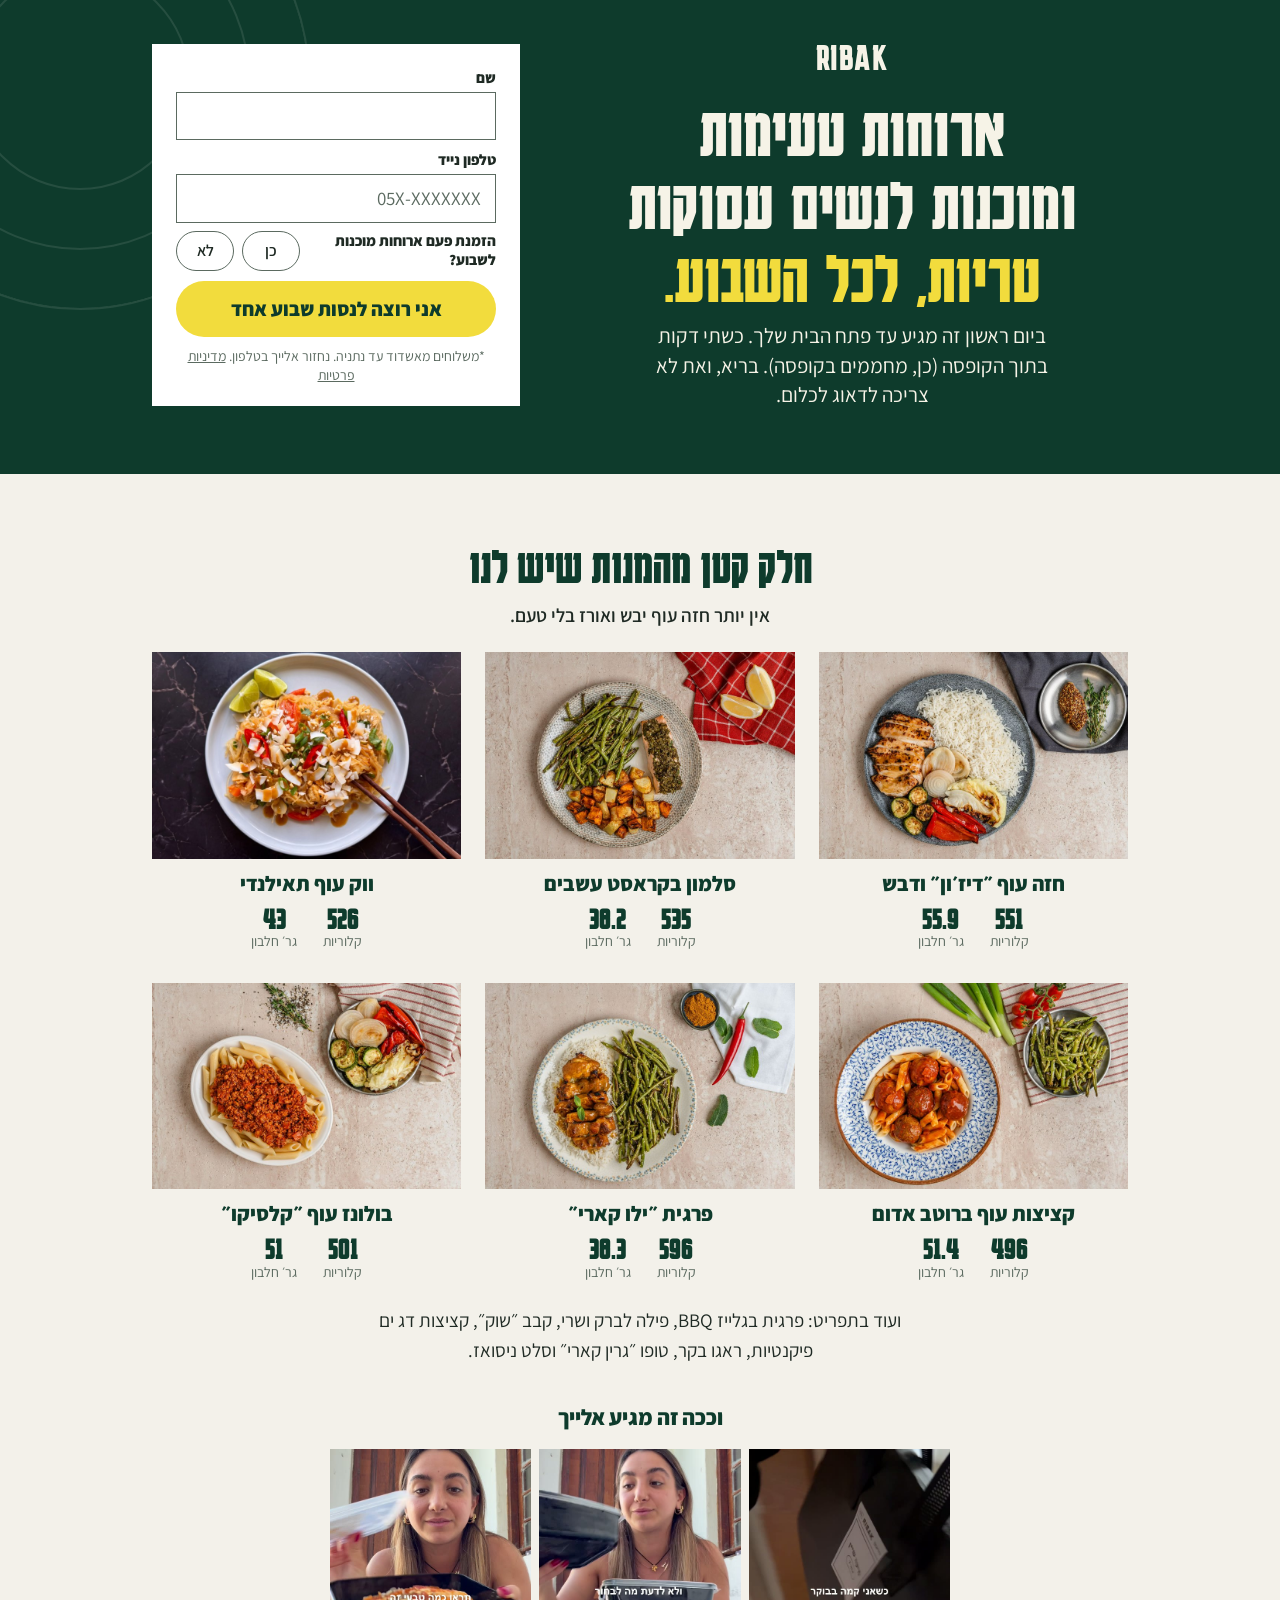
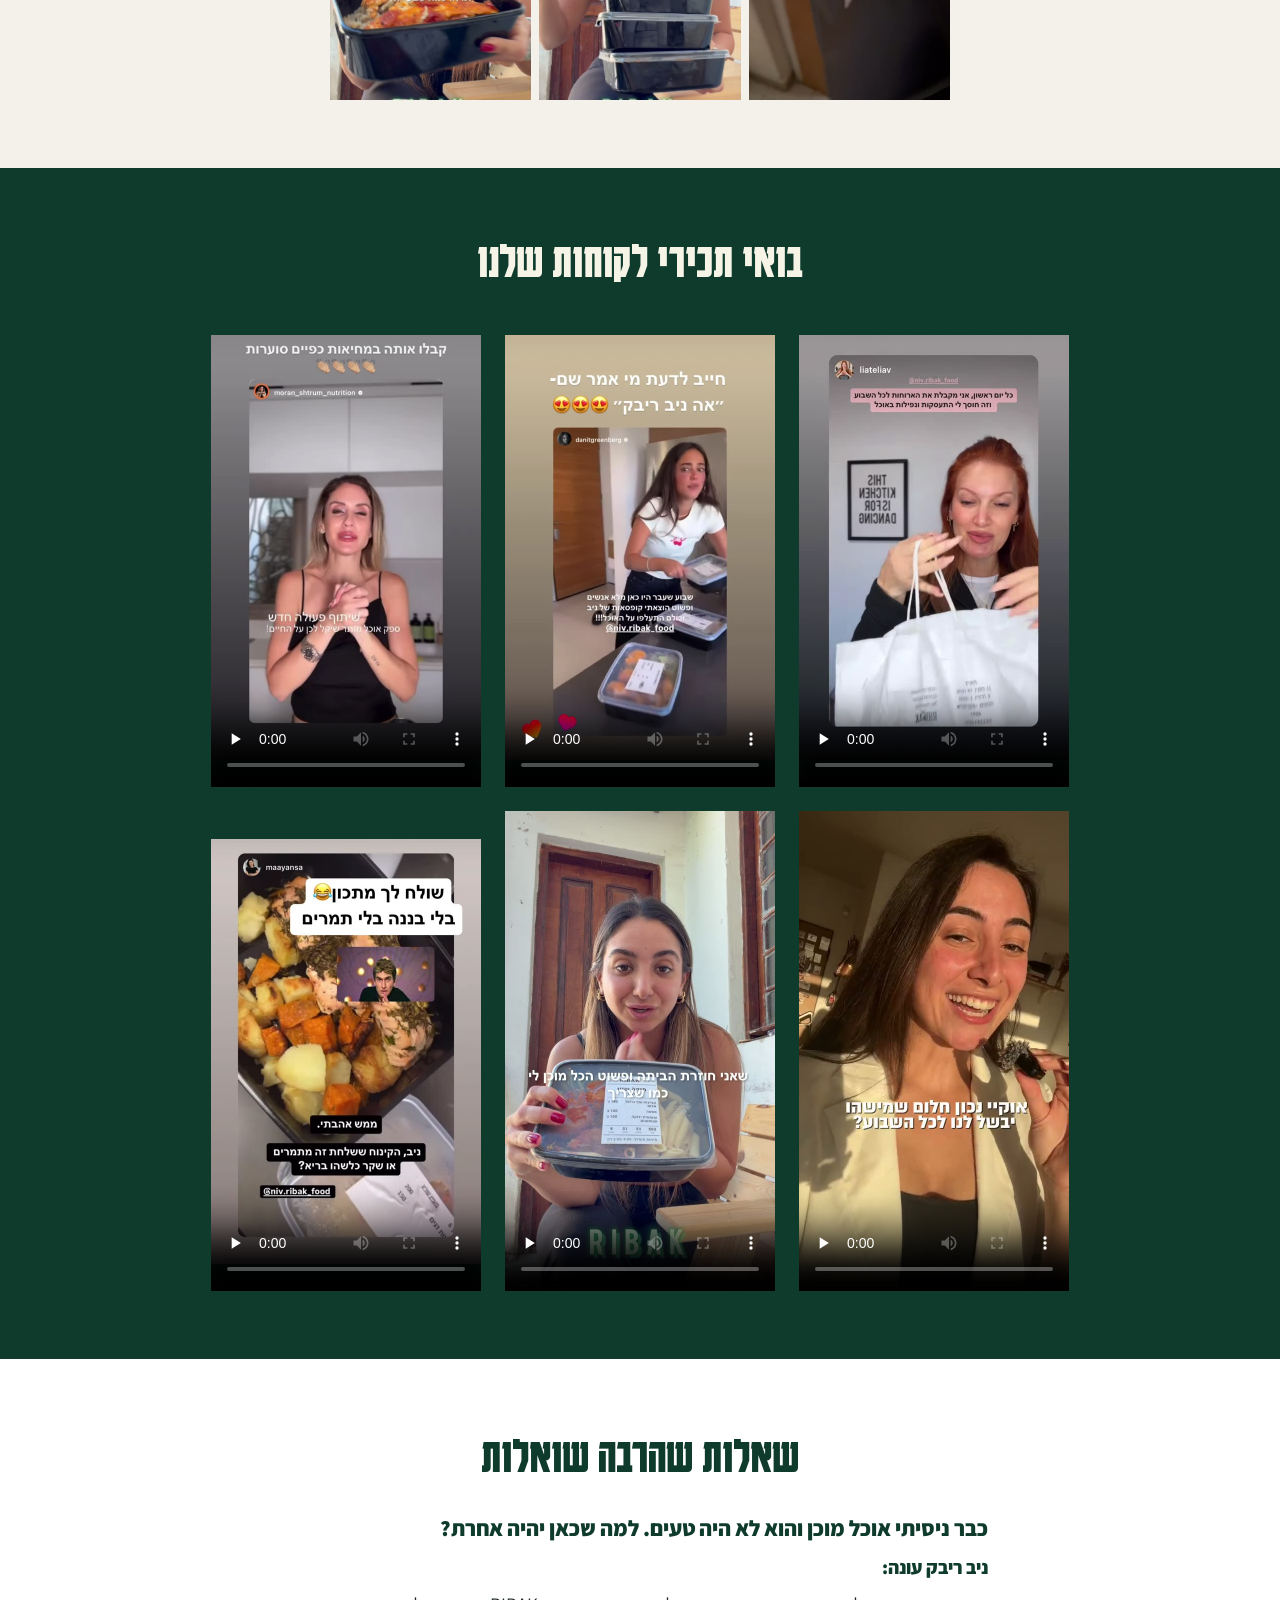
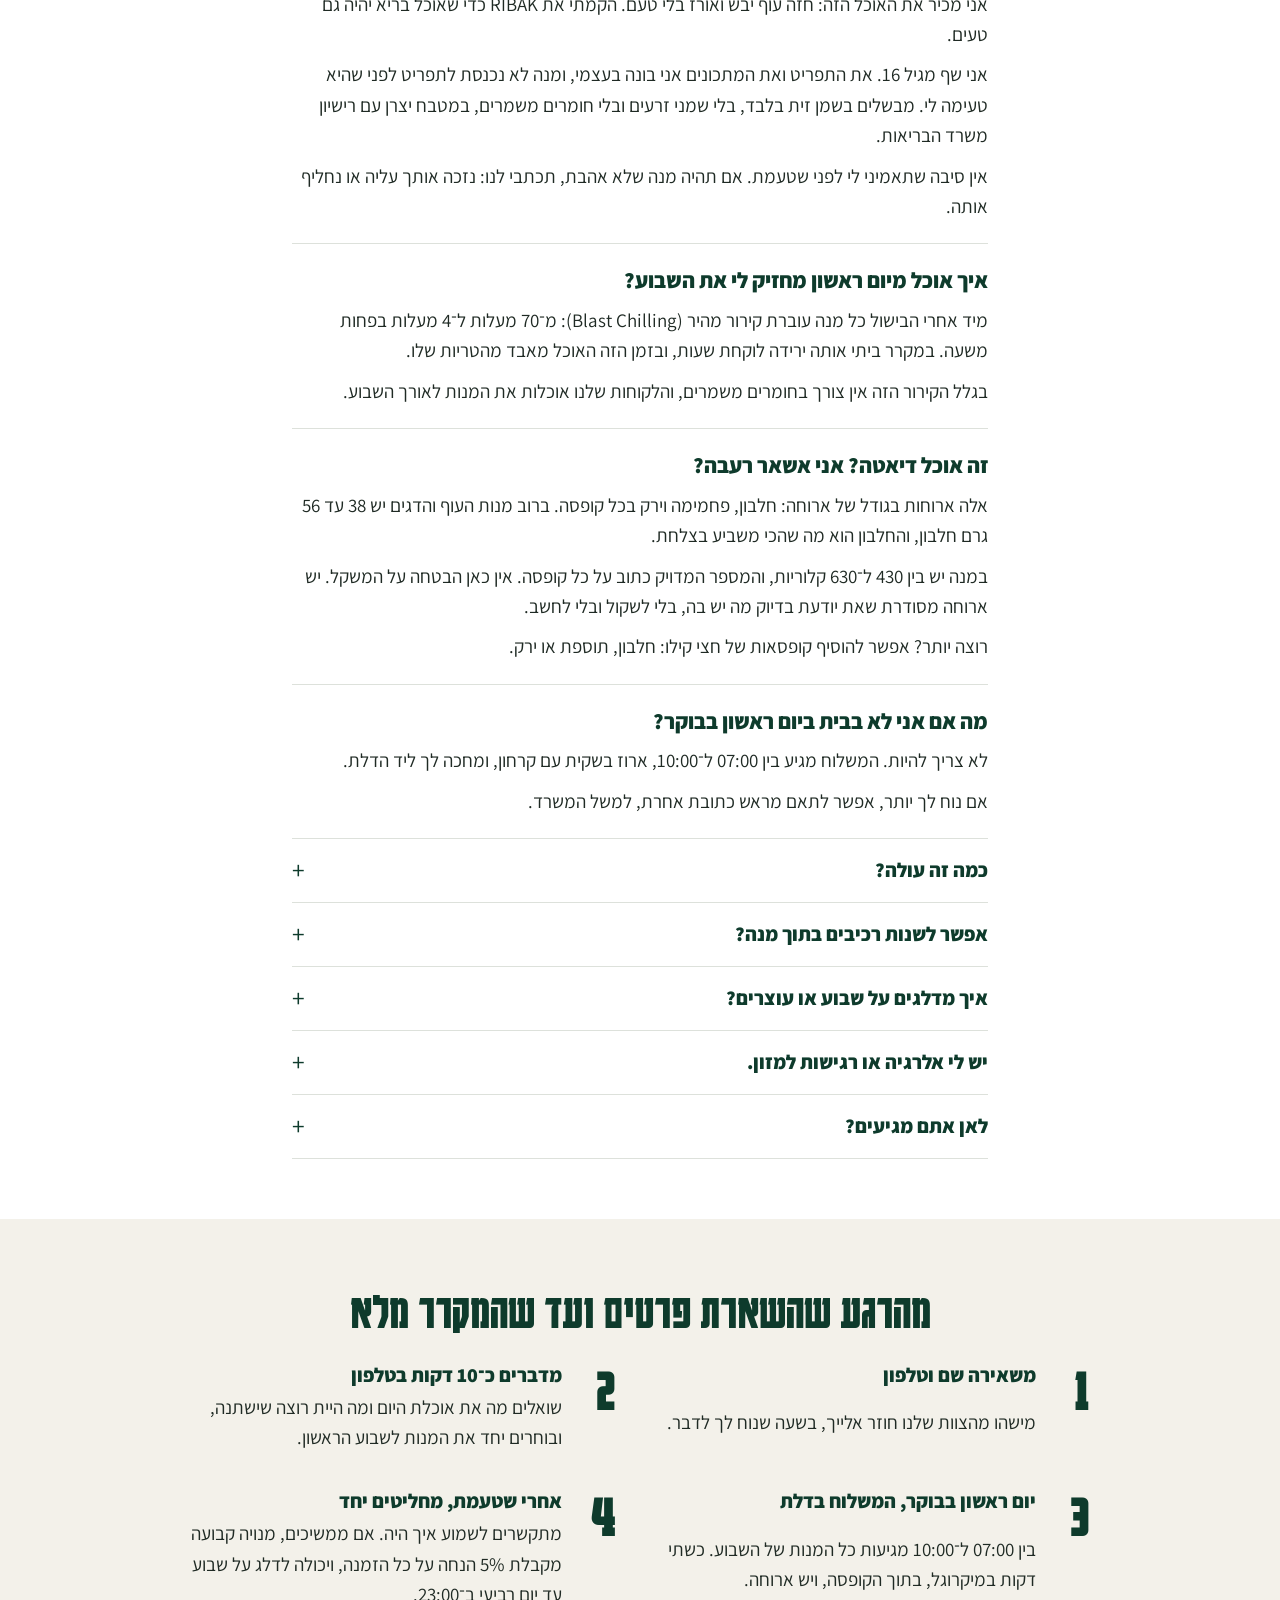
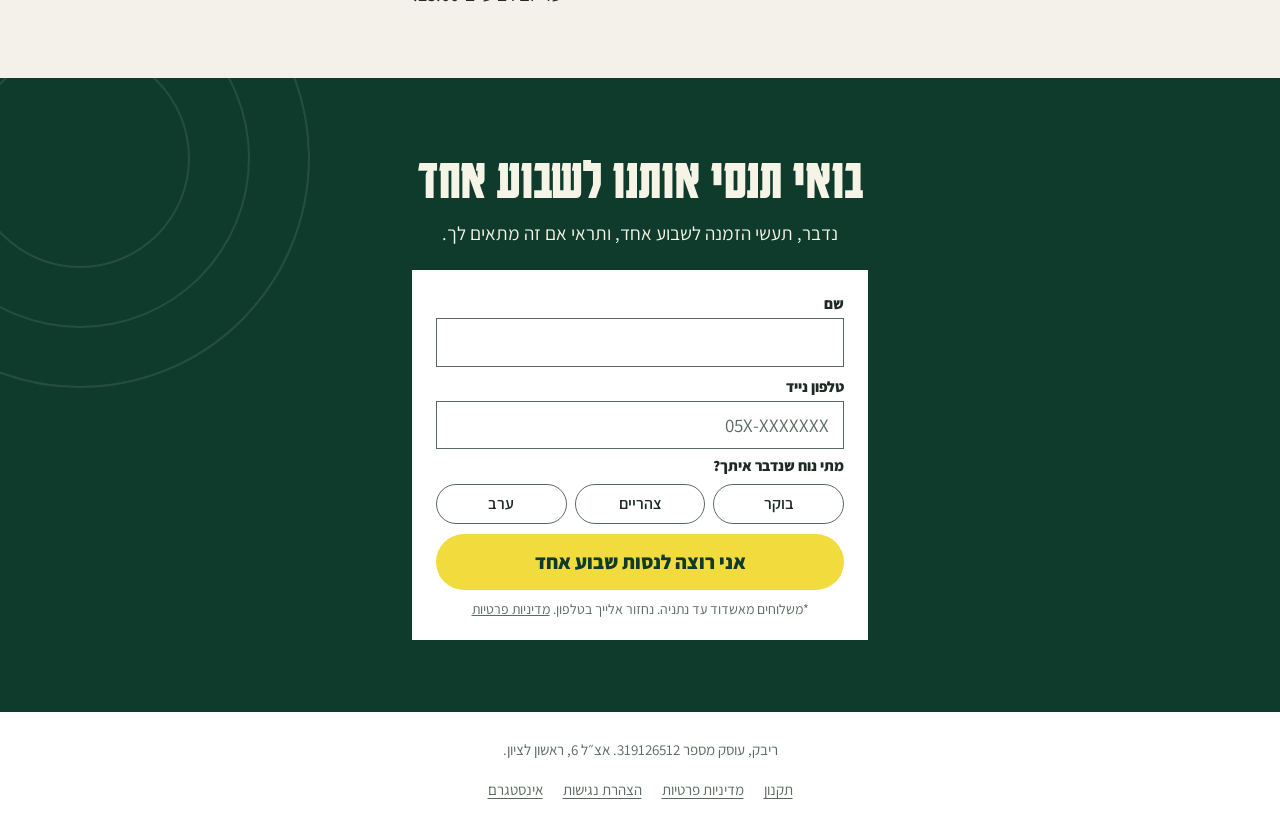
==== commit e3e19592: "Add four customer stories to the customers section Screen recordings of Instagram stories, cropped t" ====
--- a/index.html
+++ b/index.html
@@ -124,14 +124,26 @@
 <!-- ============ הלקוחות ============ -->
 <section class="voices" aria-labelledby="voices-h">
   <div class="wrap">
-    <h2 id="voices-h">בואי תכירי את מי שכבר אוכלת RIBAK</h2>
-  </div>
-  <div class="reels" tabindex="0" role="region" aria-label="שני סרטונים, אפשר לגלול הצידה">
+    <h2 id="voices-h">בואי תכירי לקוחות שלנו</h2>
+  </div>
+  <div class="reels" tabindex="0" role="region" aria-label="שישה סרטונים, אפשר לגלול הצידה">
+    <video class="story" controls playsinline preload="none" poster="assets/video/story-1.jpg" width="540" height="850" aria-label="סטורי של לקוחה: כל יום ראשון אני מקבלת את הארוחות לכל השבוע">
+      <source src="assets/video/story-1.mp4" type="video/mp4">
+    </video>
+    <video class="story" controls playsinline preload="none" poster="assets/video/story-2.jpg" width="540" height="850" aria-label="סטורי של לקוחה: הוצאתי קופסאות של ניב וכולם התעלפו על האוכל">
+      <source src="assets/video/story-2.mp4" type="video/mp4">
+    </video>
+    <video class="story" controls playsinline preload="none" poster="assets/video/story-3.jpg" width="540" height="850" aria-label="סטורי של תזונאית: בדקנו את הטעמים, המחירים וחומרי הגלם">
+      <source src="assets/video/story-3.mp4" type="video/mp4">
+    </video>
     <video controls playsinline preload="none" poster="assets/video/ugc-2.jpg" width="540" height="960" aria-label="סרטון: חלום שמישהו יבשל לנו לכל השבוע">
       <source src="assets/video/ugc-2.mp4" type="video/mp4">
     </video>
     <video controls playsinline preload="none" poster="assets/video/ugc-1.jpg" width="540" height="960" aria-label="סרטון: הקופסה, המדבקה והערכים שעליה">
       <source src="assets/video/ugc-1.mp4" type="video/mp4">
+    </video>
+    <video class="story" controls playsinline preload="none" poster="assets/video/story-4.jpg" width="540" height="850" aria-label="סטורי של לקוחה: ממש אהבתי">
+      <source src="assets/video/story-4.mp4" type="video/mp4">
     </video>
   </div>
   <!-- צילומי מסך של המלצות: להוסיף כאן כשיגיעו לתיקייה assets/reviews -->
--- a/styles.css
+++ b/styles.css
@@ -344,6 +344,8 @@
   background: #000;
   scroll-snap-align: start;
 }
+/* stories recorded from Instagram are a little squarer: shown whole, not cropped */
+.reels video.story { object-fit: contain; background: var(--forest); }
 
 /* ---------- questions ---------- */
 .qa { padding-block: 48px 44px; }
@@ -493,7 +495,7 @@
   .dishes, .reels { max-width: var(--max); margin-inline: auto; overflow: visible; }
   .dishes { display: grid; grid-template-columns: repeat(3, 1fr); gap: 32px 24px; }
   .dish { max-width: none; }
-  .reels { justify-content: center; gap: 24px; }
+  .reels { justify-content: center; flex-wrap: wrap; gap: 24px; }
   .reels video { flex: 0 0 270px; width: 270px; min-width: 0; max-width: none; }
 
   .qa { padding-block: 72px 60px; }
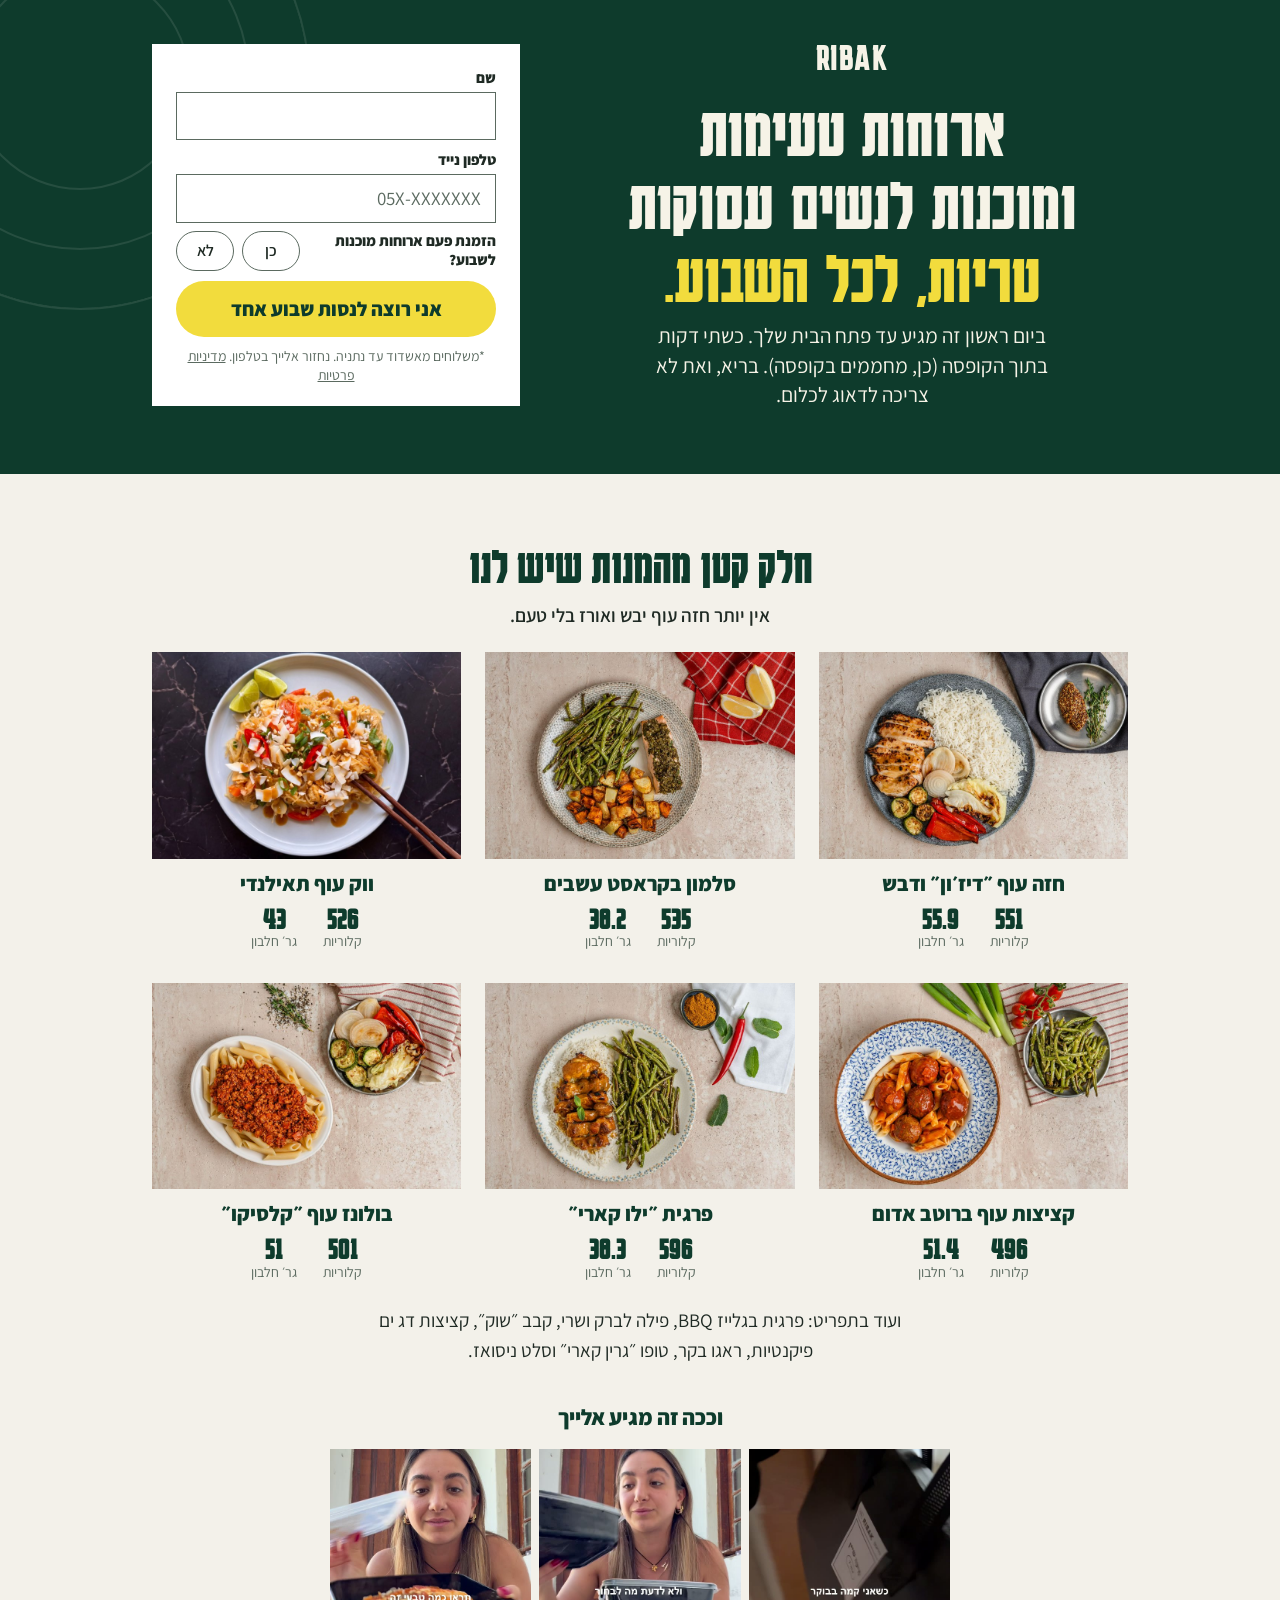
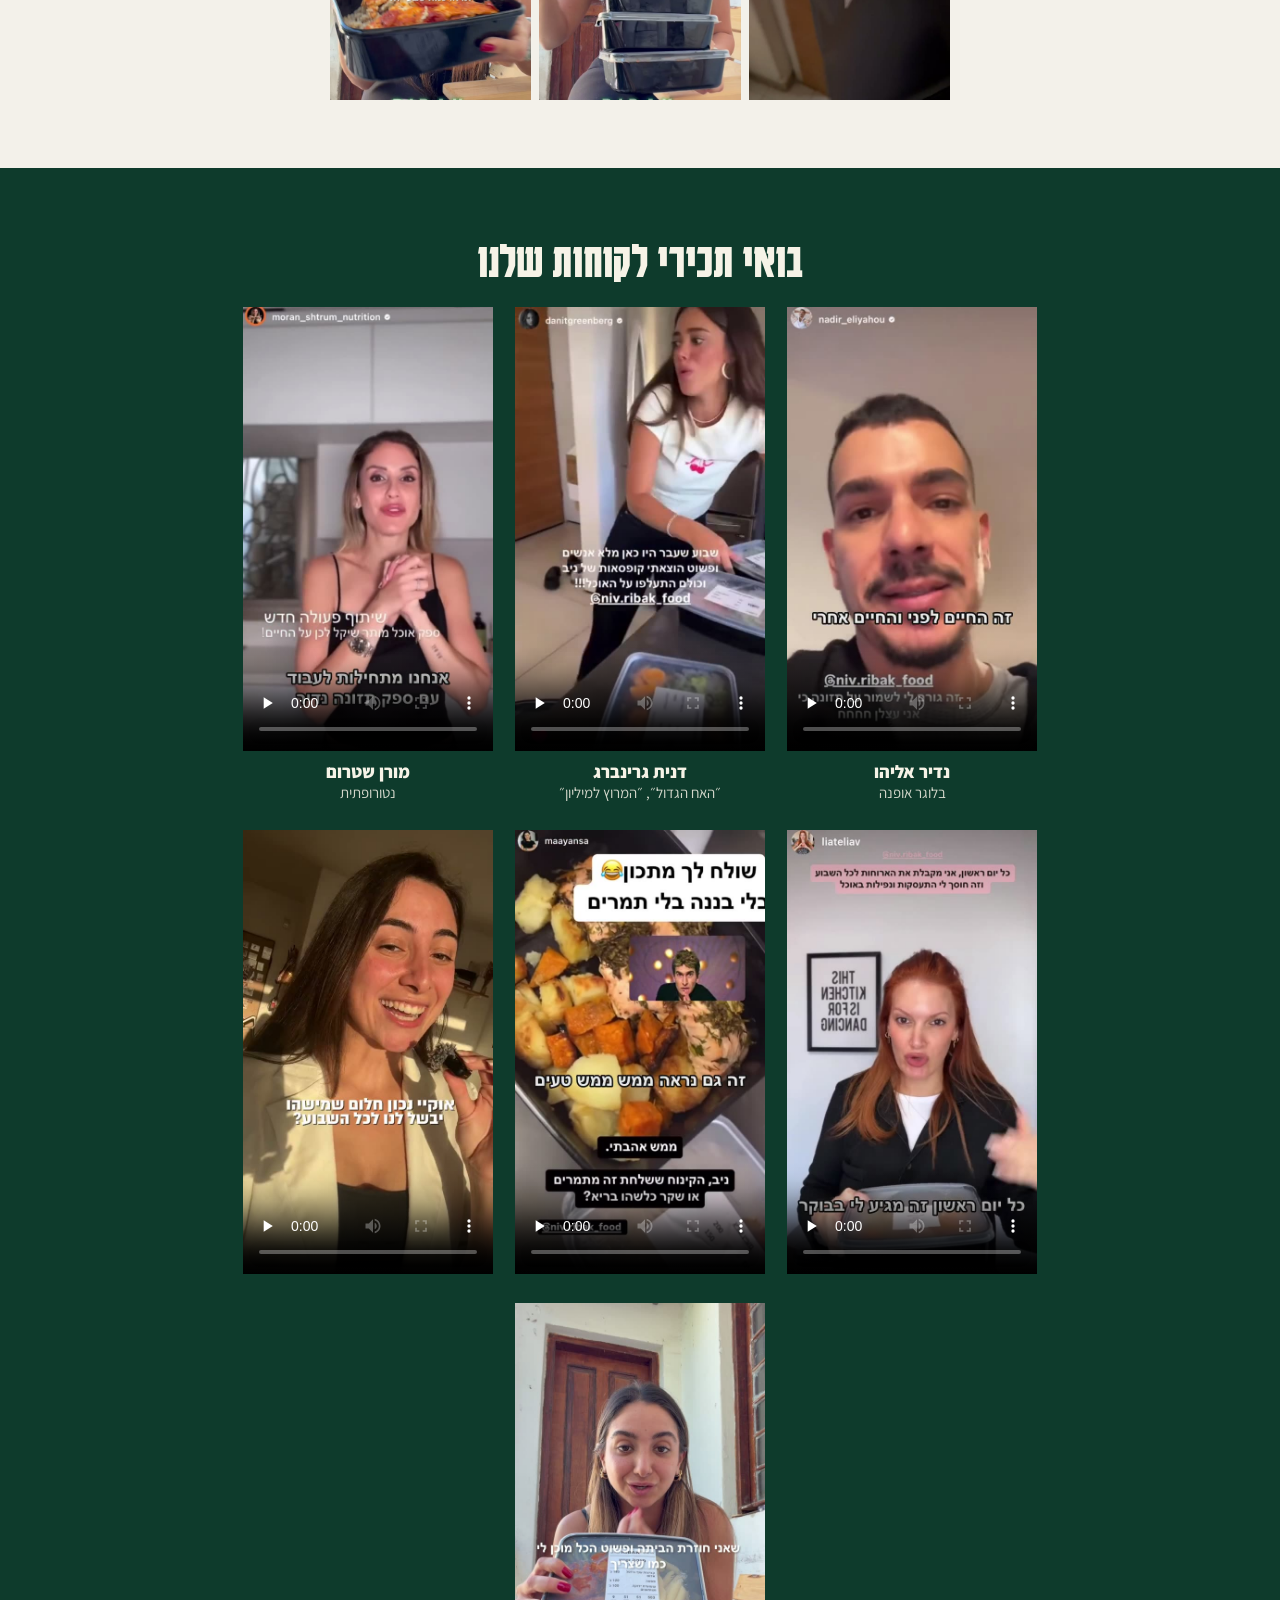
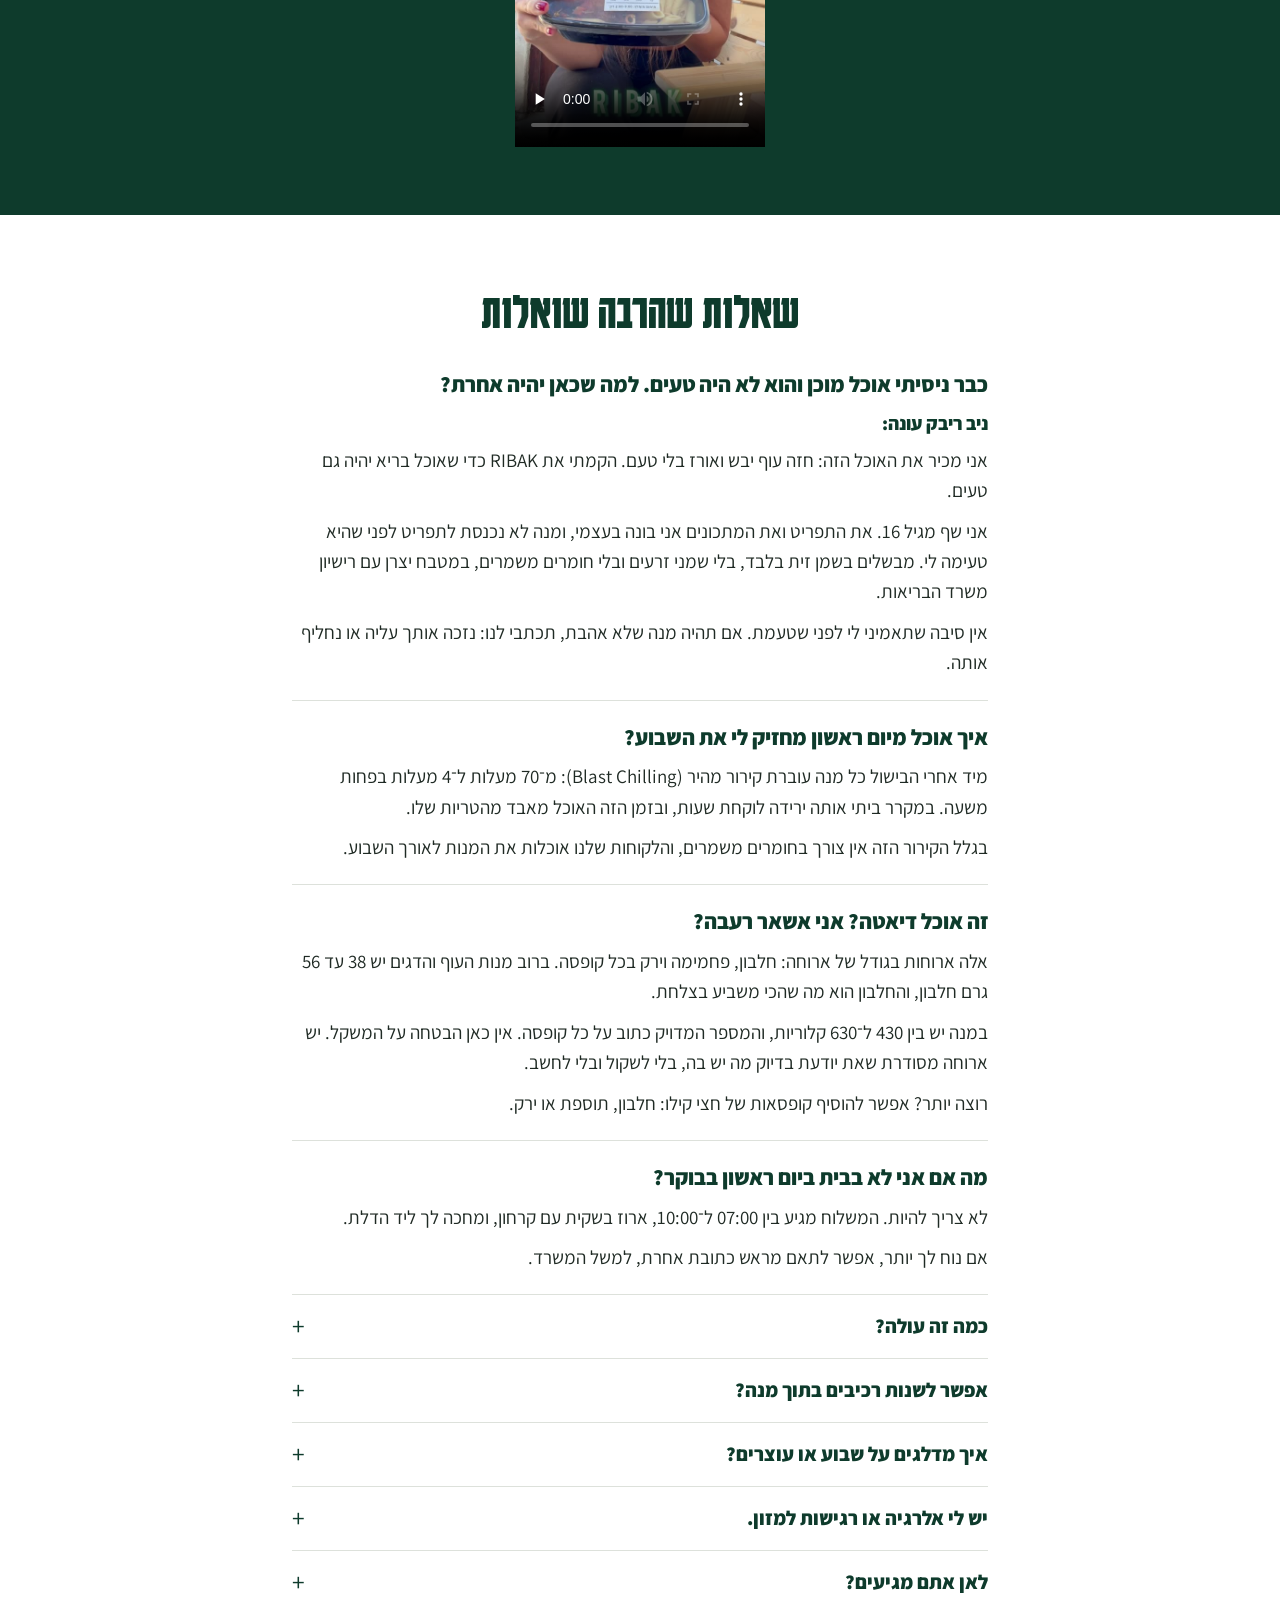
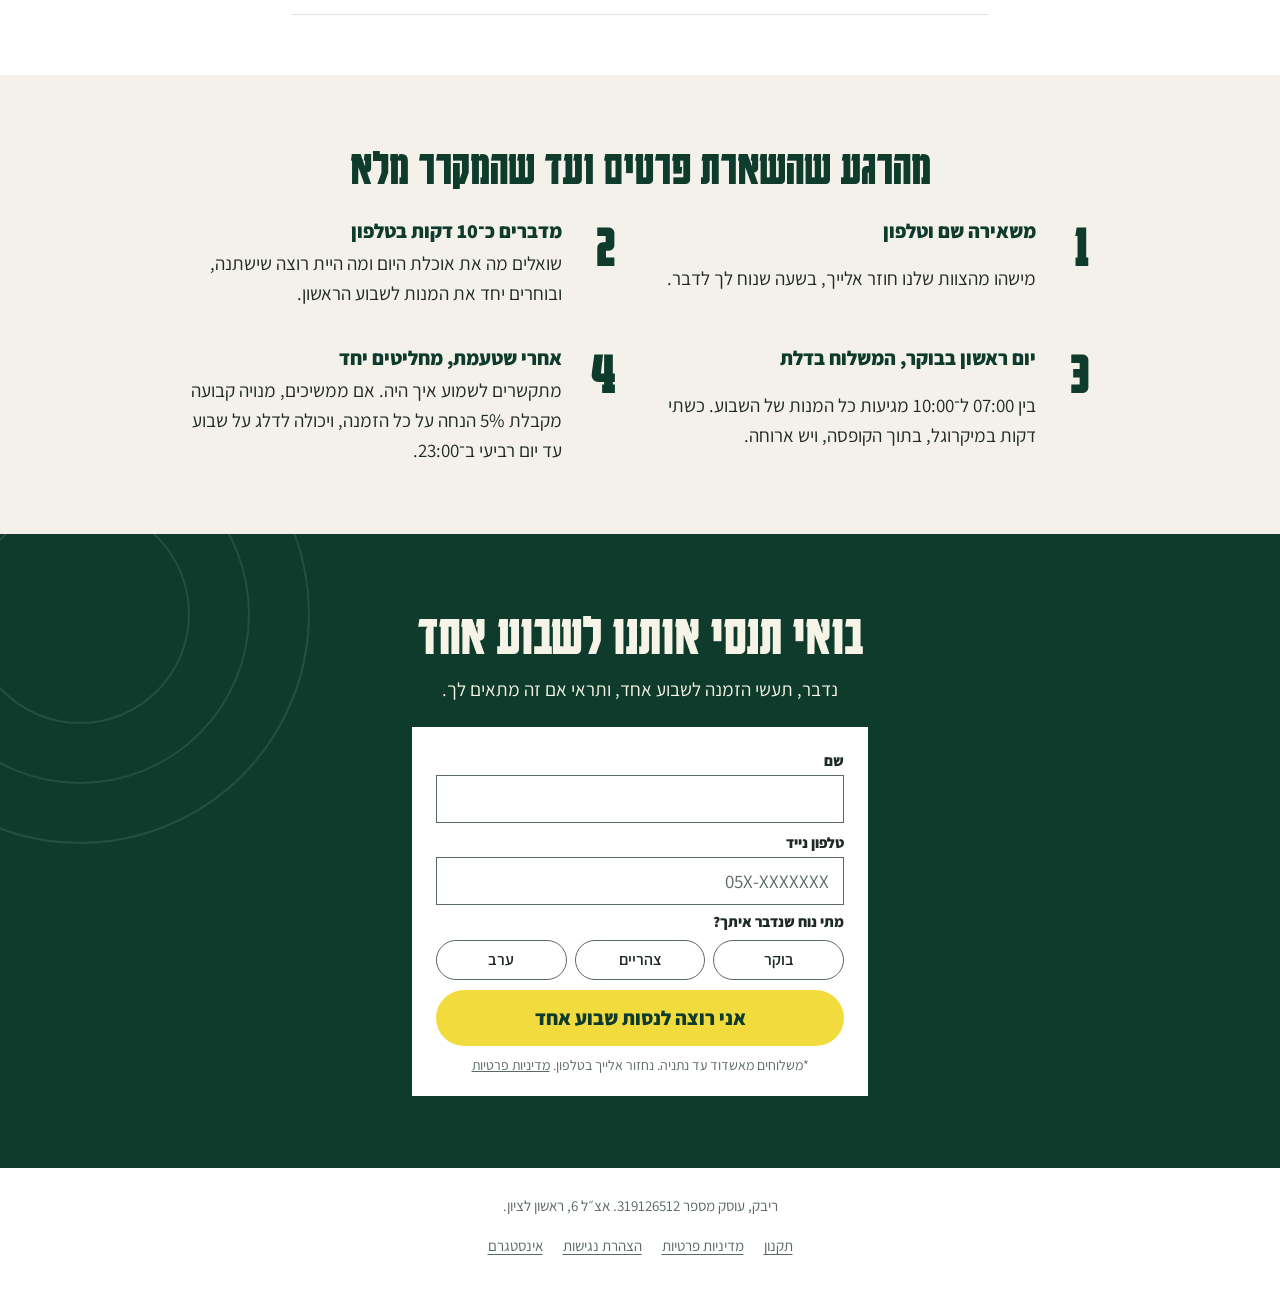
==== commit 847a93a1: "Add Nadir's story and make the customer videos easier to watch All five stories are now cropped tigh" ====
--- a/index.html
+++ b/index.html
@@ -126,25 +126,45 @@
   <div class="wrap">
     <h2 id="voices-h">בואי תכירי לקוחות שלנו</h2>
   </div>
-  <div class="reels" tabindex="0" role="region" aria-label="שישה סרטונים, אפשר לגלול הצידה">
-    <video class="story" controls playsinline preload="none" poster="assets/video/story-1.jpg" width="540" height="850" aria-label="סטורי של לקוחה: כל יום ראשון אני מקבלת את הארוחות לכל השבוע">
-      <source src="assets/video/story-1.mp4" type="video/mp4">
-    </video>
-    <video class="story" controls playsinline preload="none" poster="assets/video/story-2.jpg" width="540" height="850" aria-label="סטורי של לקוחה: הוצאתי קופסאות של ניב וכולם התעלפו על האוכל">
-      <source src="assets/video/story-2.mp4" type="video/mp4">
-    </video>
-    <video class="story" controls playsinline preload="none" poster="assets/video/story-3.jpg" width="540" height="850" aria-label="סטורי של תזונאית: בדקנו את הטעמים, המחירים וחומרי הגלם">
-      <source src="assets/video/story-3.mp4" type="video/mp4">
-    </video>
-    <video controls playsinline preload="none" poster="assets/video/ugc-2.jpg" width="540" height="960" aria-label="סרטון: חלום שמישהו יבשל לנו לכל השבוע">
-      <source src="assets/video/ugc-2.mp4" type="video/mp4">
-    </video>
-    <video controls playsinline preload="none" poster="assets/video/ugc-1.jpg" width="540" height="960" aria-label="סרטון: הקופסה, המדבקה והערכים שעליה">
-      <source src="assets/video/ugc-1.mp4" type="video/mp4">
-    </video>
-    <video class="story" controls playsinline preload="none" poster="assets/video/story-4.jpg" width="540" height="850" aria-label="סטורי של לקוחה: ממש אהבתי">
-      <source src="assets/video/story-4.mp4" type="video/mp4">
-    </video>
+  <div class="reels" tabindex="0" role="region" aria-label="שבעה סרטונים, אפשר לגלול הצידה">
+    <figure>
+      <video controls playsinline preload="none" poster="assets/video/story-5.jpg" width="540" height="960" aria-label="נדיר אליהו: זה החיים לפני והחיים אחרי">
+        <source src="assets/video/story-5.mp4" type="video/mp4">
+      </video>
+      <figcaption><b>נדיר אליהו</b><span>בלוגר אופנה</span></figcaption>
+    </figure>
+    <figure>
+      <video controls playsinline preload="none" poster="assets/video/story-2.jpg" width="540" height="960" aria-label="דנית גרינברג: כולם התעלפו על האוכל">
+        <source src="assets/video/story-2.mp4" type="video/mp4">
+      </video>
+      <figcaption><b>דנית גרינברג</b><span>״האח הגדול״, ״המרוץ למיליון״</span></figcaption>
+    </figure>
+    <figure>
+      <video controls playsinline preload="none" poster="assets/video/story-3.jpg" width="540" height="960" aria-label="מורן שטרום: בדקנו את הטעמים, המחירים וחומרי הגלם">
+        <source src="assets/video/story-3.mp4" type="video/mp4">
+      </video>
+      <figcaption><b>מורן שטרום</b><span>נטורופתית</span></figcaption>
+    </figure>
+    <figure>
+      <video controls playsinline preload="none" poster="assets/video/story-1.jpg" width="540" height="960" aria-label="כל יום ראשון אני מקבלת את הארוחות לכל השבוע">
+        <source src="assets/video/story-1.mp4" type="video/mp4">
+      </video>
+    </figure>
+    <figure>
+      <video controls playsinline preload="none" poster="assets/video/story-4.jpg" width="540" height="960" aria-label="זה גם נראה ממש טעים">
+        <source src="assets/video/story-4.mp4" type="video/mp4">
+      </video>
+    </figure>
+    <figure>
+      <video controls playsinline preload="none" poster="assets/video/ugc-2.jpg" width="540" height="960" aria-label="חלום שמישהו יבשל לנו לכל השבוע">
+        <source src="assets/video/ugc-2.mp4" type="video/mp4">
+      </video>
+    </figure>
+    <figure>
+      <video controls playsinline preload="none" poster="assets/video/ugc-1.jpg" width="540" height="960" aria-label="הקופסה, המדבקה והערכים שעליה">
+        <source src="assets/video/ugc-1.mp4" type="video/mp4">
+      </video>
+    </figure>
   </div>
   <!-- צילומי מסך של המלצות: להוסיף כאן כשיגיעו לתיקייה assets/reviews -->
 </section>
--- a/styles.css
+++ b/styles.css
@@ -336,16 +336,11 @@
   scrollbar-width: none;
 }
 .reels::-webkit-scrollbar { display: none; }
-.reels video {
-  flex: 0 0 72%;
-  max-width: 300px;
-  aspect-ratio: 9 / 16;
-  object-fit: cover;
-  background: #000;
-  scroll-snap-align: start;
-}
-/* stories recorded from Instagram are a little squarer: shown whole, not cropped */
-.reels video.story { object-fit: contain; background: var(--forest); }
+.reels figure { flex: 0 0 72%; max-width: 300px; margin: 0; scroll-snap-align: start; }
+.reels video { width: 100%; aspect-ratio: 9 / 16; object-fit: cover; background: #000; }
+.reels figcaption { margin-top: 8px; text-align: center; line-height: 1.3; }
+.reels figcaption b { display: block; font-weight: 800; font-size: 1.125rem; }
+.reels figcaption span { display: block; font-size: 0.9375rem; opacity: 0.85; }
 
 /* ---------- questions ---------- */
 .qa { padding-block: 48px 44px; }
@@ -495,8 +490,8 @@
   .dishes, .reels { max-width: var(--max); margin-inline: auto; overflow: visible; }
   .dishes { display: grid; grid-template-columns: repeat(3, 1fr); gap: 32px 24px; }
   .dish { max-width: none; }
-  .reels { justify-content: center; flex-wrap: wrap; gap: 24px; }
-  .reels video { flex: 0 0 270px; width: 270px; min-width: 0; max-width: none; }
+  .reels { justify-content: center; flex-wrap: wrap; gap: 28px 22px; }
+  .reels figure { flex: 0 0 250px; max-width: none; }
 
   .qa { padding-block: 72px 60px; }
   .steps__list { grid-template-columns: repeat(2, 1fr); gap: 36px 48px; max-width: 900px; }
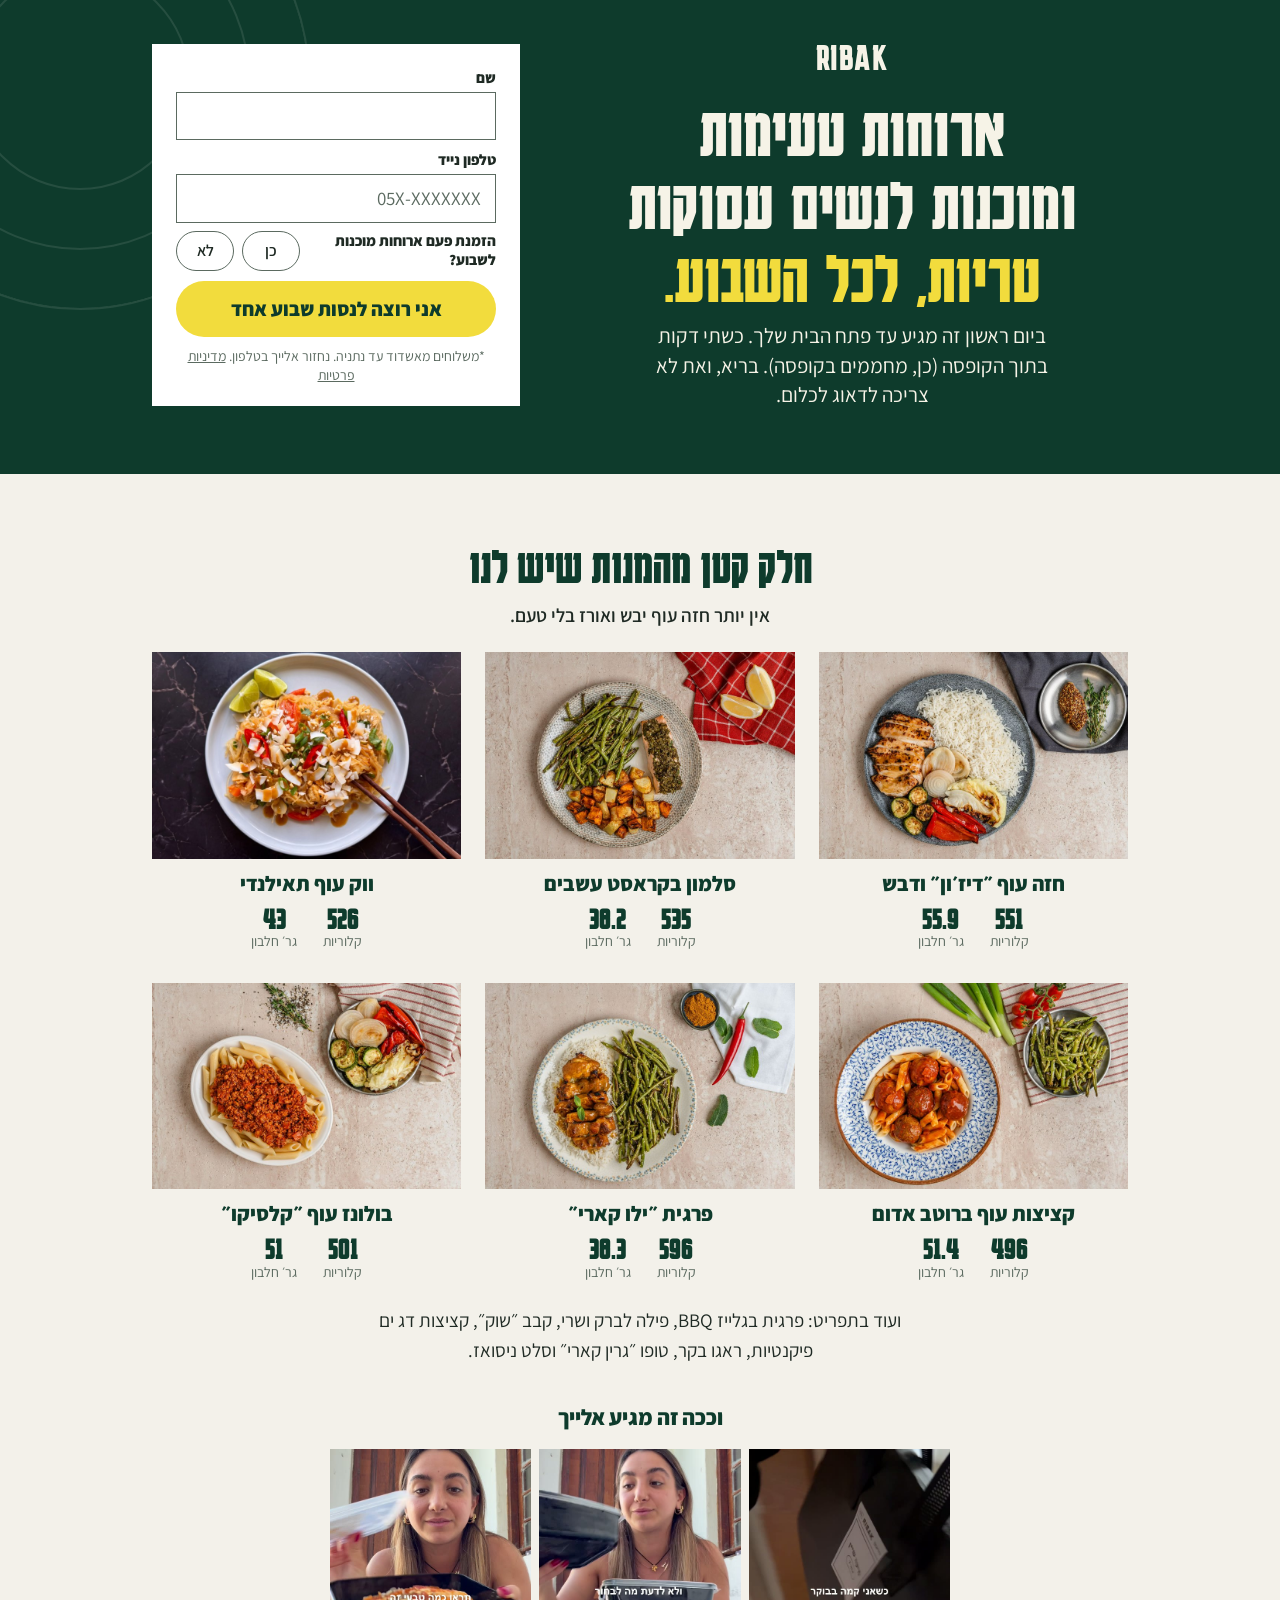
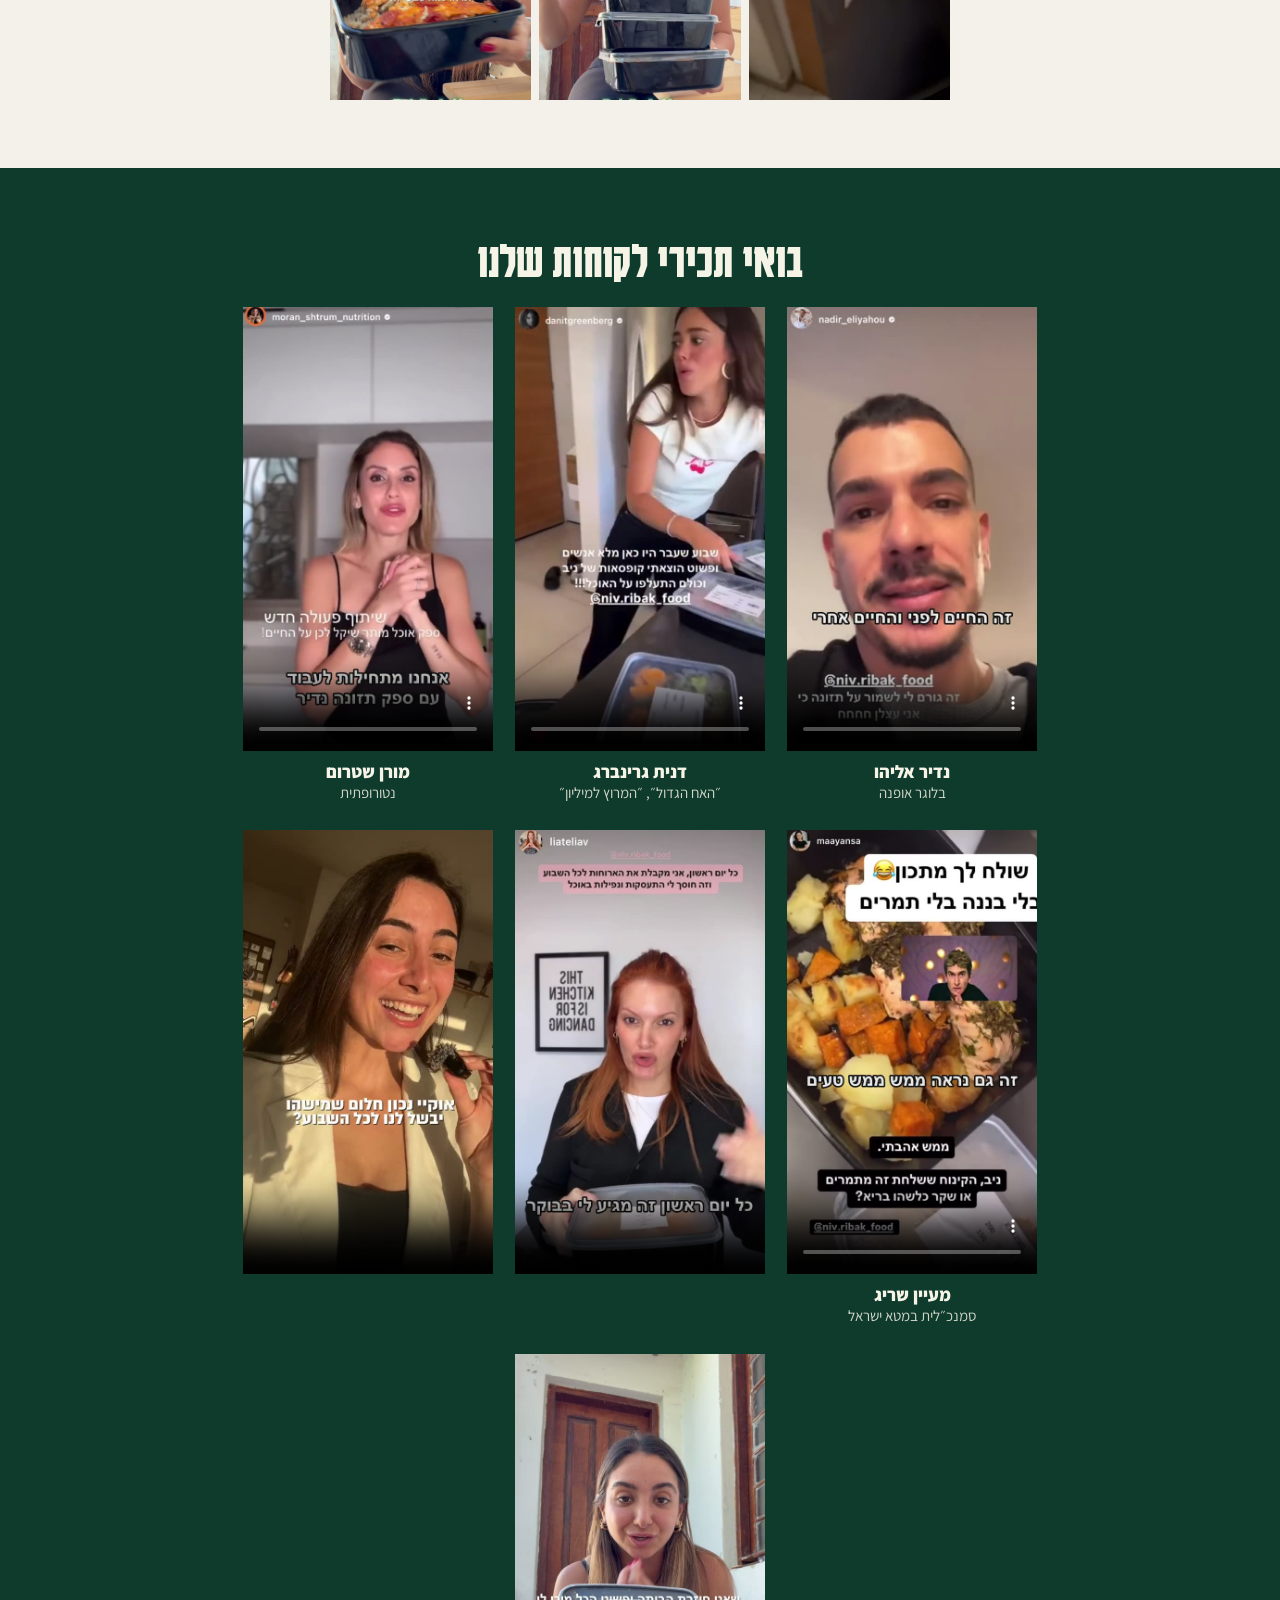
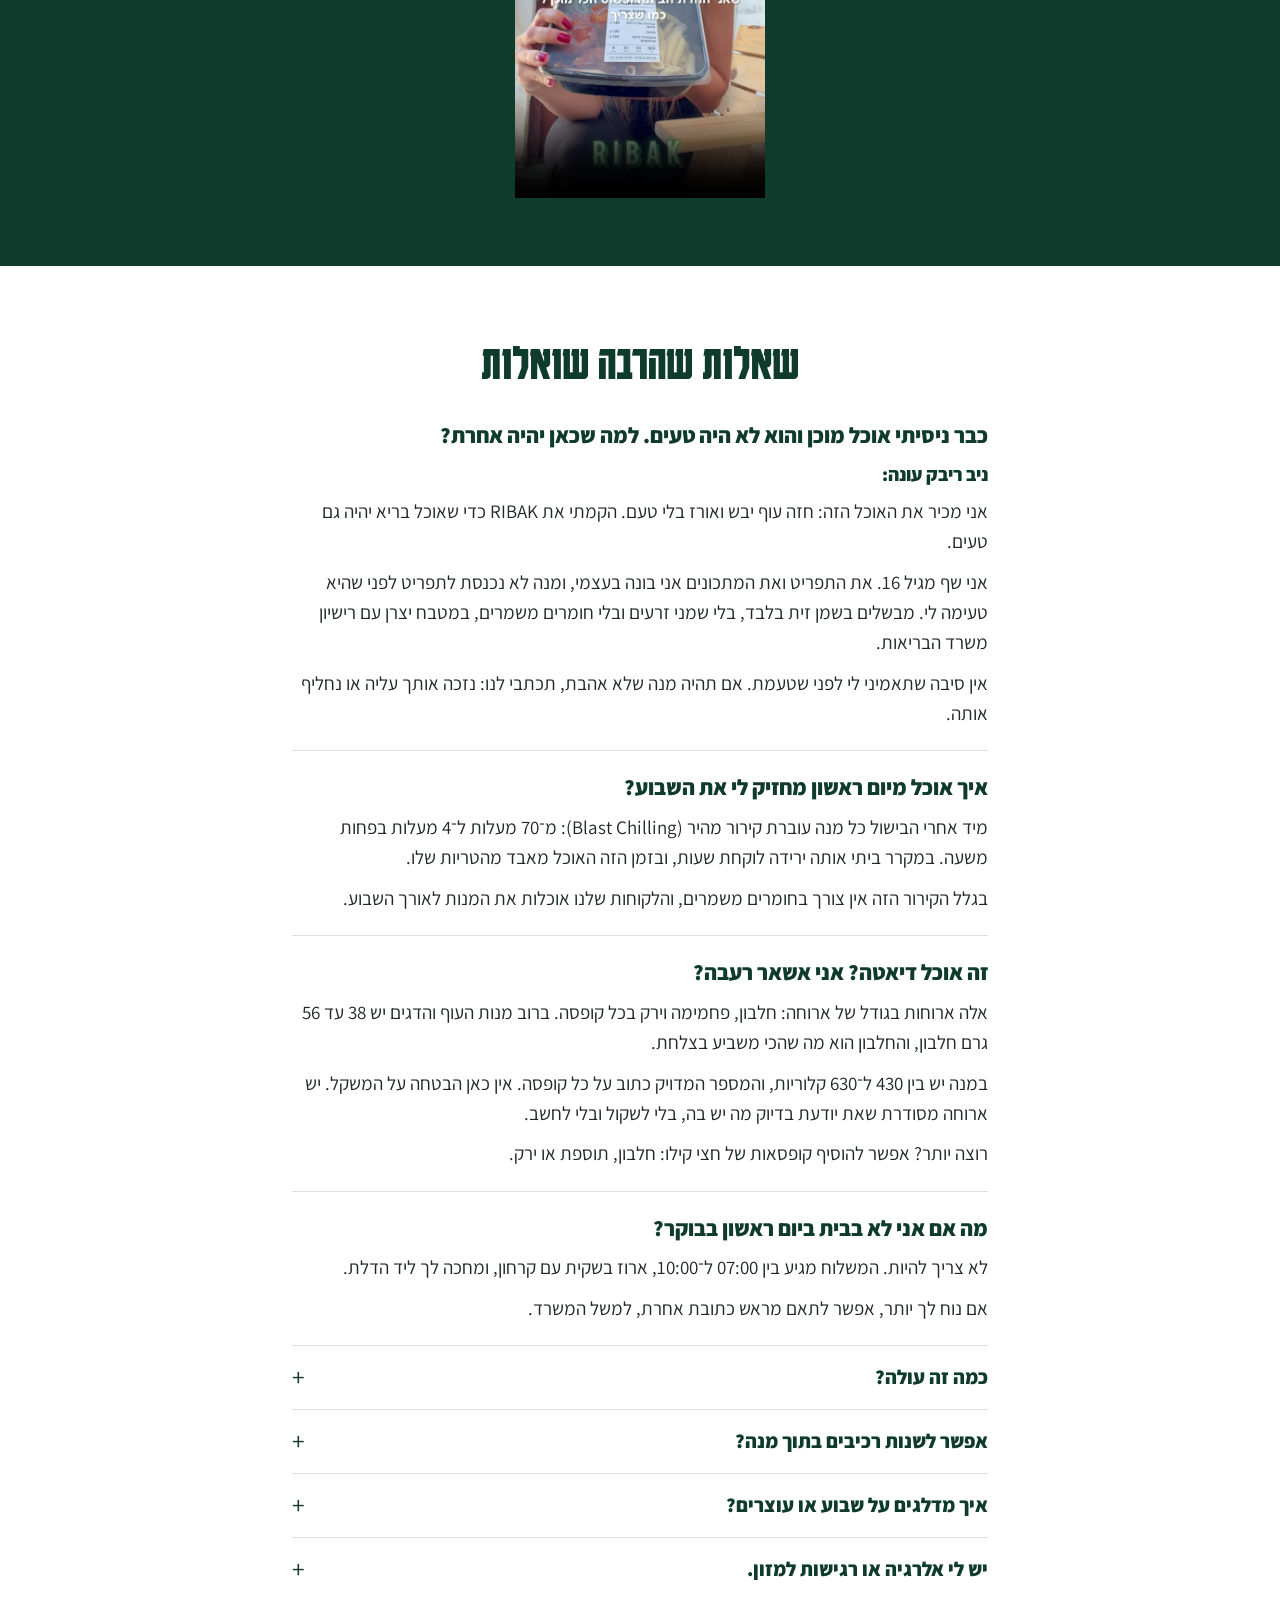
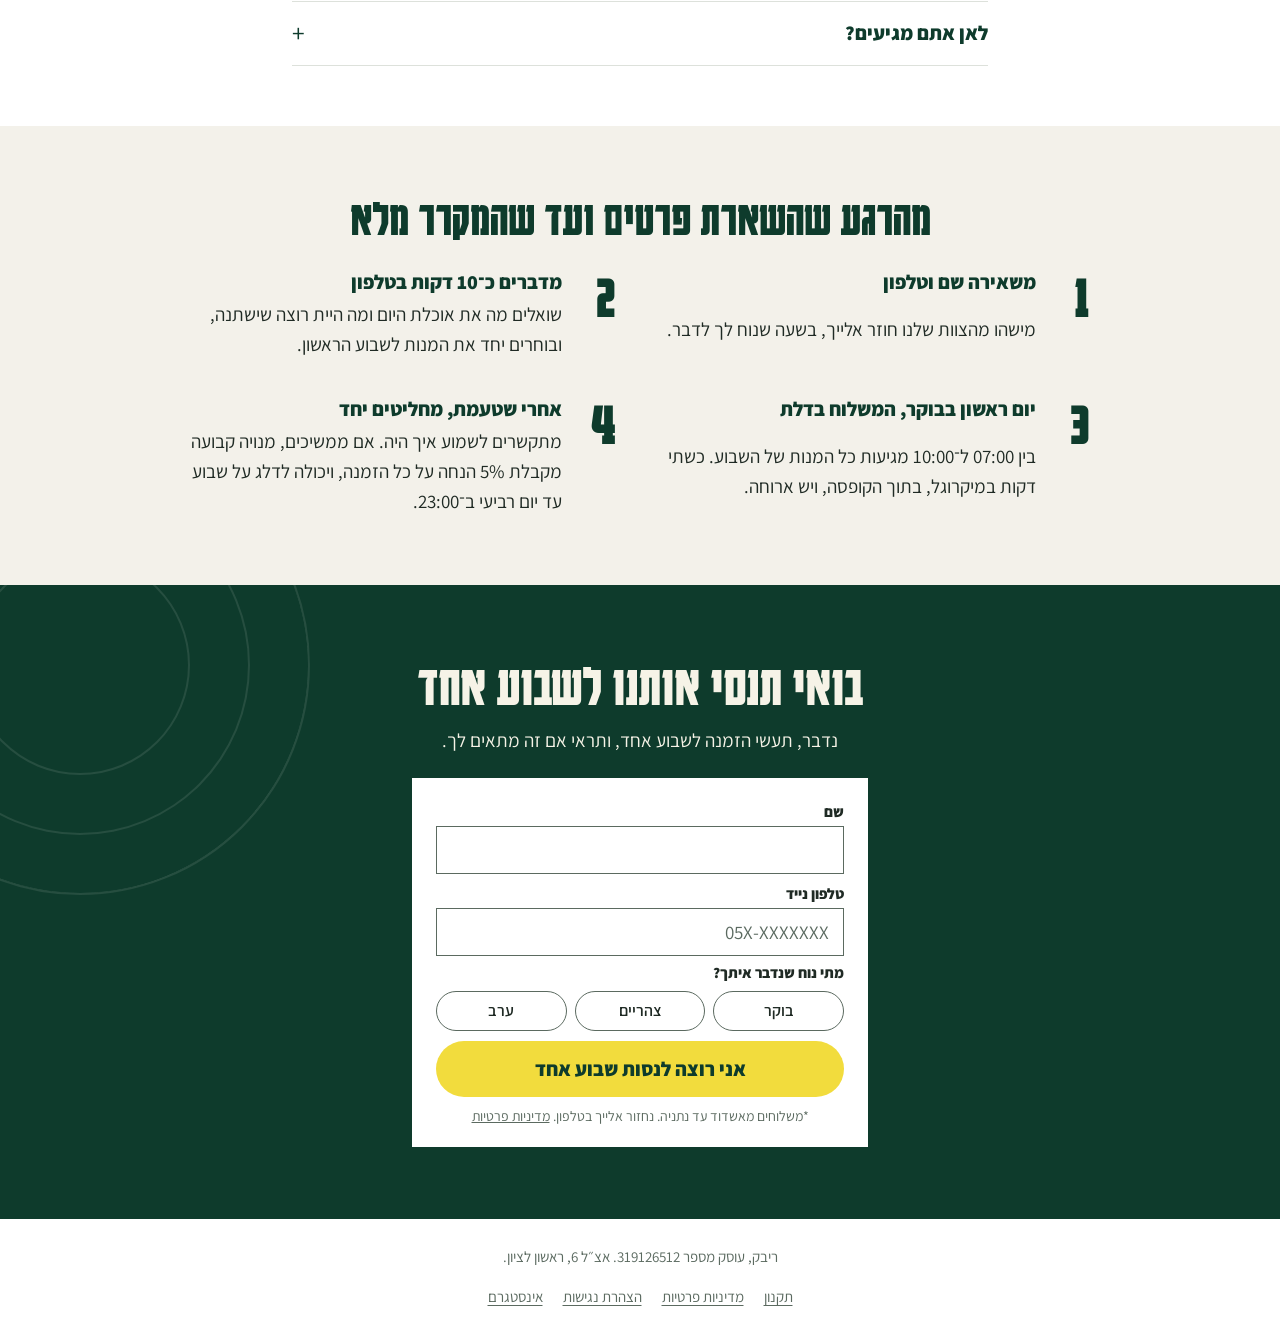
==== commit 45cf7aee: "Name Maayan Sarig under her story Co-Authored-By: Claude Fable 5.2 <noreply@anthropic.com>" ====
--- a/index.html
+++ b/index.html
@@ -146,13 +146,14 @@
       <figcaption><b>מורן שטרום</b><span>נטורופתית</span></figcaption>
     </figure>
     <figure>
+      <video controls playsinline preload="none" poster="assets/video/story-4.jpg" width="540" height="960" aria-label="מעיין שריג: זה גם נראה ממש טעים">
+        <source src="assets/video/story-4.mp4" type="video/mp4">
+      </video>
+      <figcaption><b>מעיין שריג</b><span>סמנכ״לית במטא ישראל</span></figcaption>
+    </figure>
+    <figure>
       <video controls playsinline preload="none" poster="assets/video/story-1.jpg" width="540" height="960" aria-label="כל יום ראשון אני מקבלת את הארוחות לכל השבוע">
         <source src="assets/video/story-1.mp4" type="video/mp4">
-      </video>
-    </figure>
-    <figure>
-      <video controls playsinline preload="none" poster="assets/video/story-4.jpg" width="540" height="960" aria-label="זה גם נראה ממש טעים">
-        <source src="assets/video/story-4.mp4" type="video/mp4">
       </video>
     </figure>
     <figure>
